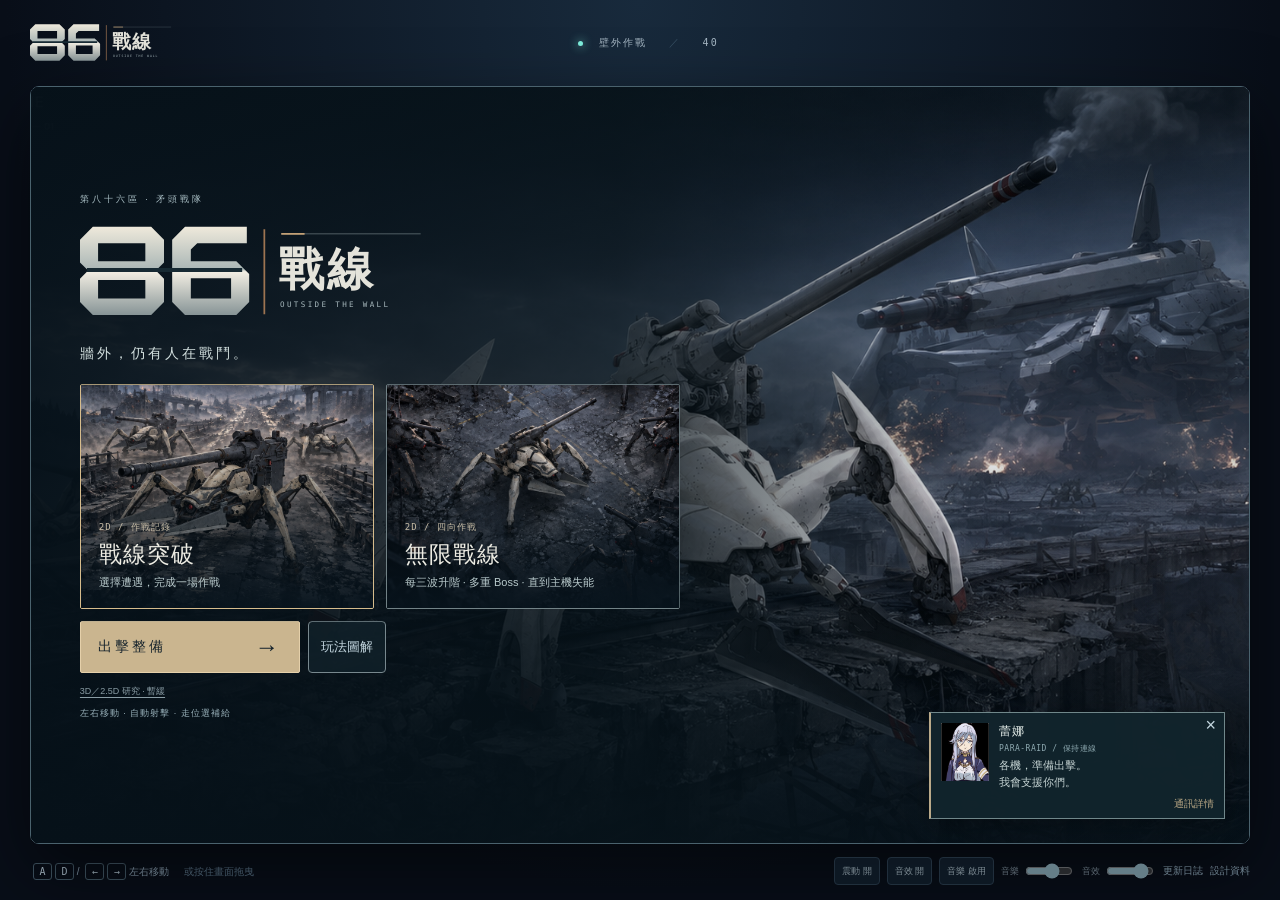
==== index.html @ 7b224cc5 "Make Legion ambushes and reinforcement waves demand distinct counters" ====
<!doctype html>
<html lang="zh-Hant">
<head>
<meta charset="utf-8"><meta name="viewport" content="width=device-width,initial-scale=1,viewport-fit=cover"><meta name="theme-color" content="#080e18">
<title>86 戰線 — 戰術試驗場</title><link rel="stylesheet" href="style.css?v=86-40-hunt"><link rel="icon" href="data:,"></head>
<body>
<main class="shell">
<header><a class="brand" href="./"><img class="brand-logo" src="assets/v37-wordmark.svg" alt="86 戰線"></a><div class="mode"><i></i> 壁外作戰 <span>／</span> 40</div><div class="actions"><button id="configure">重新配置</button><button id="pause" aria-label="暫停遊戲" disabled>暫停 <kbd>P</kbd></button></div></header>
<section class="arena" aria-label="86 戰線遊戲區">
<section id="titleScreen" class="title-screen" aria-labelledby="titleScreenHeading">
<div class="title-art" aria-hidden="true"></div><div class="title-shade" aria-hidden="true"></div>
<div class="title-copy"><p class="title-kicker">第八十六區 · 矛頭戰隊</p><h1 id="titleScreenHeading"><img src="assets/v37-wordmark.svg" alt="86 戰線"></h1><p class="title-subtitle">牆外，仍有人在戰鬥。</p><div class="title-rule" aria-hidden="true"></div><div class="mode-select" aria-label="遊戲模式">
<button type="button" class="mode-card" data-choice="gameMode" data-game-mode="frontline" data-value="frontline"><span class="mode-art" aria-hidden="true"><img src="assets/v37-mode-atlas.png" alt=""></span><small>2D / 作戰記錄</small><strong>戰線突破</strong><span>選擇遭遇，完成一場作戰</span></button>
<button type="button" class="mode-card" data-choice="gameMode" data-game-mode="endless" data-value="endless"><span class="mode-art" aria-hidden="true"><img src="assets/v37-mode-atlas.png" alt=""></span><small>2D / 四向作戰</small><strong>無限戰線</strong><span>每三波升階 · 多重 Boss · 直到主機失能</span></button>
<input type="hidden" id="gameMode" value="frontline"></div>
<div class="title-actions"><button id="enterGame" class="enter-game" type="button">出擊整備 <span aria-hidden="true">→</span></button><button type="button" class="guide-open">玩法圖解</button></div><a class="mode-research" href="art-direction/86-reference/design-overview.html">3D／2.5D 研究 · 暫緩</a><small id="titleControl" class="title-control">左右移動 · 自動射擊 · 走位選補給</small></div>
<aside class="title-radio" aria-label="蕾娜的待命通訊"><div class="radio-portrait"><img src="assets/characters/lena-reference.png" alt="蕾娜"></div><div><strong>蕾娜</strong><small>PARA-RAID / 保持連線</small><p>各機，準備出擊。<br>我會支援你們。</p></div></aside>
<div class="title-signal"><span>指揮頻道待命</span><span>壁外作戰 / SPEARHEAD</span></div>
</section>
<button id="returnTitle" class="return-title" type="button">返回首頁</button>
<canvas id="game" aria-label="使用 A、D、方向鍵或拖曳左右移動，自動射擊" tabindex="0"></canvas>
<div class="vignette"></div>
<div class="hud"><div class="squad-stat"><span>作戰小隊</span><strong id="count">02<small>／04</small></strong><div id="shield" class="shield">護盾 0</div></div><div class="hud-center"><span id="threat">戰線推進中</span><time id="time">00:00</time><div class="threat-track" role="progressbar" aria-label="作戰目標完成度" aria-valuemin="0" aria-valuemax="100"><i id="threatbar"></i></div><div id="objectiveRoute" class="objective-route" hidden><span id="routeDino"><img id="routeDinoImage" alt="重戰車"></span><i></i><span id="routeMorpho"><img id="routeMorphoImage" alt="電磁加速砲"></span></div></div><div class="kills"><span>確認擊破</span><strong id="kills">000</strong><small id="bosskills">BOSS 00</small></div></div>
<div id="bossbar" class="bossbar" data-phase="armored" hidden>
<small id="bossWave" class="boss-wave" hidden></small>
<div class="boss-caption"><span><i></i> <b id="bossname">LÖWE · 戰車型指揮機</b></span><strong id="bosshp">100%</strong></div>
<div class="boss-track"><i id="bossfill"></i><span></span><span></span></div>
<div class="boss-systems">
<div id="bossnodeleft" class="boss-node" data-active="true" data-firing="false" role="img" aria-label="左副砲在線"><svg viewBox="0 0 28 24" fill="none" aria-hidden="true"><path class="node-body" d="M11 2h6v10h4l3 8H4l3-8h4V2Z"/><path class="node-detail" d="M8 16h12M14 4v9M8 23h12"/><path class="node-break" d="m5 3 18 18M19 3 4 19"/></svg><span>左砲</span></div>
<div id="bossContacts" class="boss-contacts" hidden></div>
<div class="boss-phase"><small id="bosshint">裝甲閉合</small><span class="boss-phase-track" aria-hidden="true"><i id="bossphasefill"></i></span></div>
<div id="bossnoderight" class="boss-node" data-active="true" data-firing="false" role="img" aria-label="右副砲在線"><svg viewBox="0 0 28 24" fill="none" aria-hidden="true"><path class="node-body" d="M11 2h6v10h4l3 8H4l3-8h4V2Z"/><path class="node-detail" d="M8 16h12M14 4v9M8 23h12"/><path class="node-break" d="m5 3 18 18M19 3 4 19"/></svg><span>右砲</span></div>
</div></div>
<div id="arenaWeapons" class="arena-weapons" role="group" aria-label="武器切換，數字鍵或 Q 輪替" hidden><button type="button" data-weapon-slot="1"><kbd>1</kbd><b>主砲</b><span>∞</span></button><button type="button" data-weapon-slot="2"><kbd>2</kbd><b>機砲</b><span>0 / 120</span></button><button type="button" data-weapon-slot="3"><kbd>3</kbd><b>穿甲重砲</b><span>0 / 18</span></button><small>Q 輪替</small></div>
<div id="arenaAbilities" class="arena-abilities" hidden><button id="arenaBurst" type="button" aria-label="左鍵機型技能"><kbd>左鍵</kbd><b>機型技能</b><span>就緒</span></button><button id="arenaDash" type="button" aria-label="右鍵越障躍進，冷卻3秒"><kbd>右鍵</kbd><b>越障躍進</b><span>就緒</span></button></div>
<div id="machineStatus" class="machine-status"></div><div id="toast" class="toast" role="status"></div><div id="warning" class="warning" role="status"></div><div id="combo" class="combo"></div>
<div class="bottom-hud"><div class="weapon"><div class="weapon-icon"><svg viewBox="0 0 64 28" fill="none" aria-hidden="true"><path d="M5 9h31l5-5h8v5h11v7H35l-5 8h-9l2-8H8z" fill="currentColor"/><path d="M37 19h18M12 4h15" stroke="currentColor" stroke-width="2"/></svg></div><div><small id="weaponlevel">火力 LV.0</small><b id="weaponname">57mm 滑膛砲</b></div><div class="weapon-dots" id="dots"></div></div><div class="boost" id="boost" hidden>超載火力 <strong id="boosttime">8</strong><small>秒</small></div><button id="tactical" class="tactical">支援砲擊 <small>空白鍵 · 1 次</small></button><div class="bottom-tip" id="tip">走位選補給</div></div>
<aside id="combatRadio" class="combat-radio" data-character="shin" role="status" aria-live="polite" aria-atomic="true" hidden><div class="radio-portrait"><img id="radioPortrait" src="assets/characters/shin-reference.png" alt="辛"></div><div class="radio-copy"><div class="radio-meta"><strong id="radioName">辛</strong><small id="radioChannel">作戰通訊</small></div><p id="radioText"></p></div></aside>
<div id="eventNotice" class="event-notice" role="status" hidden><span class="event-signal" aria-hidden="true"></span><div><small id="eventCode"></small><strong id="eventTitle"></strong></div><span id="eventDetail"></span></div>
<div id="transition" class="sortie-transition" hidden><div class="transition-content"><div class="phase-manifest"><figure><img id="phaseMachine" alt=""><figcaption>出擊機體</figcaption></figure><span class="phase-link" aria-hidden="true">→</span><figure><img id="phaseEnemy" alt=""><figcaption id="phaseEnemyName">作戰目標</figcaption></figure></div><div class="phase-dialogue" role="status" aria-live="polite" hidden><div class="phase-speaker-portrait"><img id="phaseSpeakerPortrait" src="assets/characters/lena-reference.png" alt="蕾娜"></div><div><strong id="phaseSpeakerName">蕾娜</strong><small>PARA-RAID / 出擊通訊</small><p id="phaseSpeakerText"></p></div></div><small id="phaseLabel">出擊準備</small><h2 id="phaseTitle">系統連線</h2><p id="phaseDetail"></p><div class="phase-track"><i id="phaseProgress"></i></div><button id="skipPhase" type="button">略過準備</button></div></div>
<section id="debrief" class="debrief" aria-labelledby="reportTitle" hidden><div class="report-visual"><img id="reportMachine" alt="本次出擊機體"><span id="reportModel"></span></div><div class="report-content"><div class="report-dialogue" role="status" aria-live="polite" hidden><div class="report-speaker-portrait"><img id="reportSpeakerPortrait" src="assets/characters/shin-reference.png" alt="辛"></div><div><strong id="reportSpeakerName">辛</strong><small>PARA-RAID / 戰況回報</small><p id="reportSpeakerText"></p></div></div><small id="reportCode" class="report-code">SPEARHEAD / AFTER ACTION REPORT</small><h2 id="reportTitle" tabindex="-1"></h2><p id="reportSummary"></p><div class="report-objective"><img id="reportEnemy" alt=""><div><small>作戰目標</small><strong id="reportObjective"></strong></div><span id="reportObjectiveState"></span></div><div id="reportCause" class="report-cause"></div><div class="report-decisions"><button id="nextEncounter" class="next-encounter" type="button"><img id="nextEnemy" alt=""><span><small>下一場遭遇</small><strong id="nextName"></strong><span id="nextCounter"></span></span><b aria-hidden="true">→</b></button><div class="report-actions"><button id="retry" type="button">重試這一場</button><button id="changeLoadout" type="button">調整裝備</button></div></div><div id="reportStats" class="report-stats"></div><div id="reportResources" class="report-resources"></div><p id="reportLoadout" class="report-loadout"></p><small id="reportFootnote" class="report-footnote">下一場保留出擊機體、初始彈藥與戰術；場內強化重新取得。重試保留本場敵軍安排，敵人仍會依走位反應。</small></div></section>
<div id="overlay" class="overlay"><div class="intro"><div class="eyebrow" id="eyebrow"><i></i> 戰線已開放</div><div class="title-code">SPEARHEAD / OPERATION 27</div><h1 id="title">出擊<span>整備</span></h1><p id="description">選擇你的機體，突破軍團戰線。</p><div id="result" class="result" hidden></div><aside id="briefingRadio" class="briefing-radio" aria-label="蕾娜的出擊建議" aria-live="polite" aria-atomic="true"><div class="radio-portrait"><img src="assets/characters/lena-reference.png" alt="蕾娜"></div><div class="briefing-copy"><div class="radio-meta"><strong>蕾娜</strong><small>指揮管制</small></div><p id="briefingMachine"></p><p id="briefingEnemy"></p></div></aside><div id="loadout" class="loadout" tabindex="0" aria-label="出擊配置，可捲動查看機體與裝備">
<fieldset class="choice-group machine-choice"><legend>我方機體</legend><div class="choice-grid machine-cards">
<button type="button" class="choice-card" data-choice="machine" data-value="m1a4"><img src="art-direction/86-reference/images/official-m1a4.jpg" alt=""><b>M1A4</b><small>機動反擊</small></button><button type="button" class="choice-card" data-choice="machine" data-value="m4a3"><img src="art-direction/86-reference/images/official-m4a3.jpg" alt=""><b>M4A3</b><small>停穩重砲</small></button><button type="button" class="choice-card" data-choice="machine" data-value="xm2"><img src="art-direction/86-reference/images/official-xm2.jpg" alt=""><b>XM2</b><small>高速近擊</small></button></div><input type="hidden" id="machine" value="m1a4"></fieldset>
<fieldset class="choice-group encounter-choice"><legend>遭遇選擇</legend><div class="choice-grid encounter-cards">
<button type="button" class="choice-card" data-choice="encounter" data-value="mixed"><b>混合戰</b><small>雙頭目</small></button><button type="button" class="choice-card" data-choice="encounter" data-value="fire-support"><b>火力支援</b><small>干擾與砲兵</small></button><button type="button" class="choice-card" data-choice="encounter" data-value="mines"><b>地雷連鎖</b><small>快速體驗</small></button><button type="button" class="choice-card" data-choice="encounter" data-value="dinosauria"><b>Dinosauria</b><small>直接挑戰</small></button><button type="button" class="choice-card" data-choice="encounter" data-value="morpho"><b>Morpho</b><small>直接挑戰</small></button><button type="button" class="choice-card" data-choice="encounter" data-value="pursuit"><b>獵兵追擊</b><small>誘導與反擊</small></button></div><input type="hidden" id="encounter" value="mixed"></fieldset>
<section class="choice-group arena-map-choice" aria-labelledby="arenaMapLabel"><h2 id="arenaMapLabel" class="choice-legend">作戰地區</h2><div class="choice-grid arena-map-cards"><button type="button" class="choice-card arena-map-card" data-choice="arenaMap" data-value="ruins"><svg viewBox="0 0 160 160" aria-hidden="true"></svg><b>廢墟街區</b><small>街口交叉 · 繞牆換線</small></button><button type="button" class="choice-card arena-map-card" data-choice="arenaMap" data-value="depot"><svg viewBox="0 0 160 160" aria-hidden="true"></svg><b>補給基地</b><small>長排庫房 · 中央通道</small></button><button type="button" class="choice-card arena-map-card" data-choice="arenaMap" data-value="rail"><svg viewBox="0 0 160 160" aria-hidden="true"></svg><b>鐵路砲陣地</b><small>橫向列車 · 缺口穿越</small></button></div><input type="hidden" id="arenaMap" value="ruins"></section>
<section class="choice-group arena-boss-choice" aria-labelledby="arenaBossLabel"><h2 id="arenaBossLabel" class="choice-legend">首個接敵目標</h2><div class="choice-grid arena-boss-cards">
<button type="button" class="choice-card" data-choice="arenaBoss" data-value="dinosauria"><img data-boss-preview="dinosauria" alt="Dinosauria 重戰車型"><b>Dinosauria</b><small>重砲交叉射界</small></button><button type="button" class="choice-card" data-choice="arenaBoss" data-value="phoenix"><img data-boss-preview="phoenix" alt="Phönix 高機動型"><b>Phönix</b><small>潛伏獵殺與追斬</small></button><button type="button" class="choice-card" data-choice="arenaBoss" data-value="morpho"><img data-boss-preview="morpho" alt="Morpho 電磁砲型"><b>Morpho</b><small>扇面電磁砲</small></button></div><input type="hidden" id="arenaBoss" value="dinosauria"><p class="arena-boss-note">只決定首個 Boss，之後三型輪替接敵。</p></section>
<div id="introSide" class="loadout-previews">
<figure class="ally-dossier"><div class="preview-heading">機體情報 <span id="allyModel">M1A4</span></div><img id="allyPreview" src="art-direction/86-reference/images/official-m1a4.jpg" alt="M1A4 破壞神官方機型參考"><figcaption id="allyRole">機動反擊</figcaption><div id="allyStats" class="dossier-stats"></div><div id="machineBrief" class="skill-brief"></div></figure>
<figure class="enemy-dossier"><div class="preview-heading">敵情分析 <span id="enemyModel">DINOSAURIA</span></div><div class="enemy-images"><img id="enemyPreview" src="art-direction/86-reference/images/official-dinosauria.jpg" alt="Dinosauria 重戰車型官方機型參考"><img id="enemySecond" src="art-direction/86-reference/images/official-morpho.jpg" alt="Morpho 電磁加速砲型官方機型參考"></div><figcaption id="enemyRole">重戰車 → 電磁加速砲</figcaption><div id="enemyStats" class="enemy-stats"></div><div id="encounterBrief" class="counter-brief"></div></figure>
<small class="preview-credit">戰鬥機型預覽 · 設定參考 © 86 動畫製作委員會</small>
</div>
<fieldset class="choice-group compact-choice"><legend>起始彈藥</legend><div class="compact-options"><button type="button" class="compact-card" data-choice="ammo" data-value="standard"><svg class="choice-icon" aria-hidden="true"
  xmlns="http://www.w3.org/2000/svg"
  width="24"
  height="24"
  viewBox="0 0 24 24"
  fill="none"
  stroke="currentColor"
  stroke-width="2"
  stroke-linecap="round"
  stroke-linejoin="round"
>
  <circle cx="12" cy="12" r="10" />
  <line x1="22" x2="18" y1="12" y2="12" />
  <line x1="6" x2="2" y1="12" y2="12" />
  <line x1="12" x2="12" y1="6" y2="2" />
  <line x1="12" x2="12" y1="22" y2="18" />
</svg>
 <b>通用彈</b><small>均衡</small></button><button type="button" class="compact-card" data-choice="ammo" data-value="ap"><svg class="choice-icon" aria-hidden="true"
  xmlns="http://www.w3.org/2000/svg"
  width="24"
  height="24"
  viewBox="0 0 24 24"
  fill="none"
  stroke="currentColor"
  stroke-width="2"
  stroke-linecap="round"
  stroke-linejoin="round"
>
  <circle cx="12" cy="12" r="10" />
  <circle cx="12" cy="12" r="6" />
  <circle cx="12" cy="12" r="2" />
</svg>
 <b>穿甲彈</b><small>慢射／貫穿</small></button><button type="button" class="compact-card" data-choice="ammo" data-value="he"><svg class="choice-icon" aria-hidden="true"
  xmlns="http://www.w3.org/2000/svg"
  width="24"
  height="24"
  viewBox="0 0 24 24"
  fill="none"
  stroke="currentColor"
  stroke-width="2"
  stroke-linecap="round"
  stroke-linejoin="round"
>
  <circle cx="11" cy="13" r="9" />
  <path d="M14.35 4.65 16.3 2.7a2.41 2.41 0 0 1 3.4 0l1.6 1.6a2.4 2.4 0 0 1 0 3.4l-1.95 1.95" />
  <path d="m22 2-1.5 1.5" />
</svg>
 <b>榴彈</b><small>清群／弱破甲</small></button></div><input type="hidden" id="ammo" value="standard"><div id="ammoBrief" class="equipment-brief"></div></fieldset>
<fieldset class="choice-group compact-choice"><legend>攜帶戰術</legend><div class="compact-options"><button type="button" class="compact-card" data-choice="tactic" data-value="support"><svg class="choice-icon" aria-hidden="true"
  xmlns="http://www.w3.org/2000/svg"
  width="24"
  height="24"
  viewBox="0 0 24 24"
  fill="none"
  stroke="currentColor"
  stroke-width="2"
  stroke-linecap="round"
  stroke-linejoin="round"
>
  <path d="M19.07 4.93A10 10 0 0 0 6.99 3.34" />
  <path d="M4 6h.01" />
  <path d="M2.29 9.62A10 10 0 1 0 21.31 8.35" />
  <path d="M16.24 7.76A6 6 0 1 0 8.23 16.67" />
  <path d="M12 18h.01" />
  <path d="M17.99 11.66A6 6 0 0 1 15.77 16.67" />
  <circle cx="12" cy="12" r="2" />
  <path d="m13.41 10.59 5.66-5.66" />
</svg>
 <b>支援砲擊</b><small>對準後呼叫</small></button><button type="button" class="compact-card" data-choice="tactic" data-value="decoy"><svg class="choice-icon" aria-hidden="true"
  xmlns="http://www.w3.org/2000/svg"
  width="24"
  height="24"
  viewBox="0 0 24 24"
  fill="none"
  stroke="currentColor"
  stroke-width="2"
  stroke-linecap="round"
  stroke-linejoin="round"
>
  <path d="M3 7V5a2 2 0 0 1 2-2h2" />
  <path d="M17 3h2a2 2 0 0 1 2 2v2" />
  <path d="M21 17v2a2 2 0 0 1-2 2h-2" />
  <path d="M7 21H5a2 2 0 0 1-2-2v-2" />
</svg>
 <b>誘餌</b><small>放置後離開</small></button></div><input type="hidden" id="tactic" value="support"><div id="tacticBrief" class="equipment-brief"></div></fieldset>
<label>遭遇種子<input id="seed" type="number" value="42" min="1" max="999999" inputmode="numeric"></label><p class="replay-note">固定隨機起點，方便重試；敵軍仍會依戰況行動。</p>

</div><button id="start" class="start" disabled>開始作戰 <span>→</span></button><div class="hint" id="hint">左右移動 · 自動砲擊 · 走位選補給</div><button type="button" class="guide-open prep-guide">玩法圖解</button><small id="assetstatus" class="asset-status">正在準備作戰裝備…</small></div></div>
</section>
<footer><span id="footerControls"><kbd>A</kbd><kbd>D</kbd> / <kbd>←</kbd><kbd>→</kbd> 左右移動 <em>或按住畫面拖曳</em></span><div class="audio-levels" aria-label="遊戲設定"><button id="motion" aria-label="減少畫面震動">震動 開</button><button id="sound" aria-label="切換音效" aria-pressed="true">音效 開</button><button id="music" aria-label="切換音樂" aria-pressed="true">音樂 開</button><label>音樂 <input id="musicVolume" type="range" min="0" max="100" value="58" aria-label="背景音樂音量"></label><label>音效 <input id="sfxVolume" type="range" min="0" max="100" value="85" aria-label="音效音量"></label><a href="changelog.html" target="_blank" rel="noopener">更新日誌</a><a href="art-direction/86-reference/design-overview.html">設計資料</a></div></footer>
</main><dialog id="commandDialog" aria-labelledby="commandDialogTitle"><button type="button" class="command-dialog-close" aria-label="關閉">×</button><small class="command-code">PARA-RAID / FIELD MANUAL</small><h2 id="commandDialogTitle"></h2><div id="commandDialogBody"></div></dialog><script src="assets/units-data.js?v=86-40-hunt"></script><script src="game-core.js?v=86-40-hunt"></script><script src="game-arena-core.js?v=86-40-hunt"></script><script src="game-audio.js?v=86-40-hunt"></script><script src="game-menu.js?v=86-40-hunt"></script><script src="game-arena-view.js?v=86-40-hunt"></script><script src="game.js?v=86-40-hunt"></script></body></html>
---- style.css ----
:root{color-scheme:dark;font-family:Arial,"PingFang TC","Noto Sans TC",sans-serif;color:#e3eef3;background:#080e18;font-synthesis:none}*{box-sizing:border-box}body{margin:0;min-height:100dvh;background:radial-gradient(ellipse at 50% 0,#182a3c 0,#080e18 70%)}button,a{-webkit-tap-highlight-color:transparent}.shell{max-width:1320px;margin:auto;padding:0 30px}header{height:86px;display:flex;justify-content:space-between;align-items:center;gap:20px}.brand{display:flex;align-items:center;gap:14px;color:inherit;text-decoration:none;letter-spacing:3px;font-size:20px;font-weight:900}.brand small{display:block;margin-top:5px;font-size:8px;letter-spacing:3px;color:#718a9c}.brand-mark{width:35px;display:flex;gap:4px;transform:skew(-18deg)}.brand-mark i{display:block;width:8px;height:28px;background:#82e7f1}.brand-mark i:nth-child(2){height:37px;margin-top:-9px}.brand-mark i:last-child{opacity:.35}.mode{font:10px monospace;letter-spacing:2px;color:#a4b5c2}.mode>i{display:inline-block;width:5px;height:5px;background:#7decdb;border-radius:100%;margin-right:8px;box-shadow:0 0 10px #7decdb}.mode span{color:#3b5468;margin:0 14px}.actions{display:flex;gap:7px}button{cursor:pointer;font:11px inherit;color:#c4d7e0;border:1px solid #314556;background:#12212e;border-radius:4px;padding:10px 12px;transition:background .15s,border-color .15s}button:hover{background:#263c4b;border-color:#80bac8}button:disabled{opacity:.4;cursor:default}button:focus-visible{outline:2px solid #8ef2ff;outline-offset:4px}kbd{font:10px monospace;display:inline-block;min-width:19px;text-align:center;padding:2px 3px;border:1px solid #405563;border-radius:3px;margin-left:3px;color:#acbecb}.arena{position:relative;height:min(850px,calc(100dvh - 142px));min-height:500px;border:1px solid #3c5568;overflow:hidden;border-radius:9px;background:#122330;box-shadow:0 25px 70px #0008;isolation:isolate;--accent:#68e7f5}.arena.danger{--accent:#e195ff;border-color:#695286}canvas{display:block;width:100%;height:100%;touch-action:none;outline:none}.vignette{position:absolute;inset:0;pointer-events:none;box-shadow:inset 0 0 95px #0007;background:linear-gradient(#07111bd9,transparent 23%,transparent 80%,#07111bc9)}.hud{position:absolute;left:27px;right:27px;top:22px;display:flex;justify-content:space-between;pointer-events:none}.hud span{font-size:10px;letter-spacing:2px;color:#a5bdc9;font-weight:700}.hud strong{display:block;font:900 38px/1.15 Arial;font-variant-numeric:tabular-nums;text-shadow:0 2px 10px #0009}.hud strong small{font-size:13px;color:#607e92;margin-left:7px;font-weight:400}.shield{font:10px monospace;color:#72dbe9;margin-top:6px;letter-spacing:1px}.kills{text-align:right}.kills>small{font:9px monospace;color:#758d9d;letter-spacing:1px}.hud-center{width:160px;text-align:center}.hud-center>span{font-size:9px;color:var(--accent)}time{display:block;font:23px monospace;letter-spacing:3px;margin:7px 0}.threat-track{height:2px;background:#2b414e;width:100px;margin:auto}.threat-track i{display:block;width:10%;background:var(--accent);height:100%;box-shadow:0 0 8px var(--accent)}.bossbar{position:absolute;top:107px;left:50%;transform:translateX(-50%);width:340px;pointer-events:none}.bossbar[hidden]{display:none}.boss-caption{display:flex;justify-content:space-between;font-size:10px;letter-spacing:1px;color:#f1b7ff;margin-bottom:7px}.boss-caption i{display:inline-block;width:5px;height:5px;transform:rotate(45deg);background:#f097ff;margin-right:5px}.boss-track{position:relative;height:7px;background:#281931;border:1px solid #a86ac078;overflow:hidden}.boss-track>i{display:block;height:100%;width:100%;background:linear-gradient(90deg,#c354ff,#f29dc0);box-shadow:0 0 15px #d54eff}.boss-track>span{position:absolute;left:33.33%;top:0;width:3px;background:#18232c;height:100%}.boss-track>span:last-child{left:66.66%}.bossbar>small{display:block;font-size:10px;color:#cbbad8;text-align:center;margin-top:6px;text-shadow:0 2px 8px #000}.bottom-hud{position:absolute;bottom:20px;left:23px;right:23px;display:flex;justify-content:space-between;align-items:center;gap:12px;pointer-events:none}.weapon{display:flex;align-items:center;gap:12px;padding:12px 16px;background:#071723d9;border:1px solid #5fa7b144;border-left:2px solid #80e7f4;border-radius:3px}.weapon-icon{width:40px;color:#94dcea}.weapon-icon svg{display:block;width:100%}.weapon small{display:block;font-size:9px;letter-spacing:1px;color:#85cedb;margin-bottom:5px}.weapon b{font-size:12px;font-weight:500;letter-spacing:1px}.weapon-dots{display:flex;gap:4px;margin-left:10px}.weapon-dots i{height:14px;width:4px;transform:skew(-15deg);background:#324451}.weapon-dots i.on{background:#89e4ed;box-shadow:0 0 6px #5aeaff66}.bottom-tip{font-size:10px;color:#b0c1cb;letter-spacing:1px}.bottom-tip span{color:#3f788a;margin:0 7px}.boost{color:#ffd591;font-size:11px;letter-spacing:1px;text-shadow:0 0 10px #ffaf67}.boost strong{font:900 22px monospace;margin-left:8px}.boost small{font-size:9px;margin-left:3px}.boost[hidden]{display:none}.toast{position:absolute;top:175px;left:50%;transform:translateX(-50%) translateY(-5px);padding:10px 20px;border:1px solid #6ee2ef88;border-radius:3px;background:#0d2738ed;color:#cff9ff;font-size:13px;font-weight:700;letter-spacing:1px;pointer-events:none;opacity:0;transition:opacity .2s,transform .2s;white-space:nowrap}.toast.show{opacity:1;transform:translateX(-50%) translateY(0)}.warning{position:absolute;bottom:105px;left:50%;transform:translateX(-50%);color:#ffe0bd;background:#372119eb;border:1px solid #ef935b88;border-left:3px solid #ffab6f;border-radius:3px;padding:9px 16px;font-size:12px;letter-spacing:1px;opacity:0;pointer-events:none;transition:opacity .15s;white-space:nowrap}.warning.show{opacity:1}.combo{position:absolute;right:27px;top:190px;pointer-events:none;color:#fff0b4;font:italic 900 34px Arial;text-shadow:0 0 15px #eecc6633}.combo small{display:block;font:9px Arial;letter-spacing:2px;text-align:right;margin-top:3px}.overlay{position:absolute;inset:0;display:flex;align-items:center;padding:7%;background:linear-gradient(90deg,#071420f7 0,#071420d9 36%,#07142055 75%);z-index:5}.overlay[hidden]{display:none}.overlay.paused{background:#091520cf;backdrop-filter:blur(5px)}.overlay.over{background:linear-gradient(90deg,#071420f7,#071420c7)}.intro{width:360px;max-width:100%;position:relative}.eyebrow{font-size:10px;letter-spacing:3px;color:#8de5ea;margin-bottom:30px;display:flex;align-items:center;gap:8px}.eyebrow i{display:block;width:5px;height:5px;background:#8de5ea;border-radius:100%}.title-code{font:9px monospace;letter-spacing:4px;color:#6d8b9b;margin-bottom:15px}h1{font-size:85px;font-weight:1000;line-height:1.05;letter-spacing:-4px;margin:0 0 23px;color:#ecf2f1;text-shadow:0 4px 15px #0004}h1 span{display:block;color:#95edf0}p{font-size:13px;line-height:1.9;color:#aebfce;margin:0 0 27px}.start{display:flex;justify-content:space-between;align-items:center;width:270px;max-width:100%;padding:17px 22px;border:1px solid #cbffff;background:#9ae9ef;color:#102d3a;font-size:15px;font-weight:900;border-radius:3px;letter-spacing:2px;box-shadow:0 0 25px #4cedf417}.start:hover{background:#c9f8fa;border-color:#fff}.start span{font-size:22px;font-weight:400}.hint{font-size:10px;color:#a6b9c6;letter-spacing:1px;margin-top:17px}.asset-status{display:block;font-size:9px;color:#7693a5;margin-top:14px;min-height:13px}.intro-side{margin-left:auto;align-self:flex-end;text-align:right;max-width:240px}.intro-side>span{display:block;color:#a0b3c0;font:9px monospace;letter-spacing:2px}.intro-side b{display:block;font-size:27px;line-height:1.5;letter-spacing:3px;margin:12px 0;color:#e5f0f0}.intro-side small{font:8px monospace;letter-spacing:2px;color:#7895a7}.result{padding:12px 0;margin-bottom:20px;display:grid;grid-template-columns:repeat(3,1fr);gap:18px;max-width:330px;border-top:1px solid #4a687b;border-bottom:1px solid #4a687b}.result[hidden]{display:none}.result span{font-size:9px;color:#89a5b8;letter-spacing:1px}.result b{display:block;font:700 25px monospace;color:#e4f6fc;margin-top:7px}footer{height:54px;display:flex;align-items:center;justify-content:space-between;font-size:10px;color:#879cad;gap:12px}footer em{font-style:normal;color:#566e82;margin-left:12px}footer i{font-style:normal;margin:0 9px;color:#68b0bf}@media(max-width:700px){.shell{padding:0 8px}header{height:64px;gap:6px}.brand{font-size:15px;gap:9px;letter-spacing:1px}.brand small{font-size:6px;letter-spacing:2px}.brand-mark{width:25px;gap:3px}.brand-mark i{width:5px;height:23px}.brand-mark i:nth-child(2){height:30px;margin-top:-7px}.mode{display:none}.actions{gap:4px}.actions button{font-size:9px;padding:8px 7px}.actions kbd{display:none}#motion{display:none}.arena{height:calc(100dvh - 110px);min-height:460px;border-radius:5px}.hud{left:16px;right:16px;top:17px}.hud strong{font-size:29px}.hud span{font-size:8px}.hud-center{width:120px}.hud-center span{font-size:8px}.hud-center time{font-size:20px}.bossbar{top:100px;width:74%;max-width:300px}.bossbar>small{font-size:9px}.boss-caption{font-size:9px}.bottom-hud{left:12px;right:12px;bottom:14px}.weapon{padding:10px;gap:9px}.weapon-icon{width:28px}.weapon small{font-size:8px}.weapon b{font-size:10px}.weapon-dots{margin-left:2px;gap:3px}.bottom-tip{display:none}.boost{font-size:9px}.toast{top:155px;font-size:11px;padding:9px 12px;max-width:92%;white-space:normal;text-align:center}.warning{font-size:10px;bottom:92px;width:max-content;max-width:94%;white-space:normal;text-align:center;padding:8px 10px}.combo{top:204px;right:16px;font-size:28px}.overlay{padding:26px;background-size:auto 100%;background-position:left center;background-image:linear-gradient(90deg,#071420e8,#07142099)}.intro-side{display:none}.intro{width:100%}.eyebrow{margin-bottom:24px}.title-code{font-size:8px}h1{font-size:70px}.start{width:260px}.hint{font-size:9px}p{font-size:12px}.overlay.over{background-size:auto 100%}.result b{font-size:21px}footer{height:46px;font-size:9px}footer>span:last-child{display:none}}@media(max-height:640px) and (min-width:701px){header{height:63px}.arena{height:calc(100dvh - 107px);min-height:360px}footer{height:44px}h1{font-size:60px}.eyebrow{margin-bottom:14px}p{margin-bottom:18px}.overlay{padding:4% 7%}.hint{margin-top:12px}}
.arena.danger{--accent:#e5ab94;border-color:#806657}.boss-caption{color:#f0c5ab}.boss-caption i{background:#e4ab8a}.boss-track{background:#30211e;border-color:#a67b64}.boss-track>i{background:linear-gradient(90deg,#a9644d,#e7b185);box-shadow:0 0 12px #c17b5366}.bossbar>small{color:#d9c3b2}.overlay:not(.paused):not(.over){background-image:linear-gradient(90deg,#071420f5 0,#071420da 36%,#07142035 100%),url('art-direction/86-reference/images/concept-key-visual.png');background-size:cover;background-position:center}.audio-levels{display:flex;gap:12px;align-items:center;font-size:10px;color:#8b9ba6}.audio-levels label{display:flex;align-items:center;gap:5px}.audio-levels input{width:58px;accent-color:#a0c5d1}.audio-levels a{color:#a9c5d5;text-decoration:none}.squad-stat{min-width:110px}@media(max-width:700px){.brand-mark{display:none}.brand small{letter-spacing:1px}.audio-levels{gap:7px;font-size:8px}.audio-levels input{width:39px}.audio-levels a{display:none}.squad-stat{min-width:90px}.hud strong small{margin-left:3px}.kills strong{font-size:25px}.hud-center{width:100px}.hud-center>span{letter-spacing:0}.bossbar{top:103px}.overlay:not(.paused):not(.over){background-position:62% center}footer>span:first-child em{display:none}footer .audio-levels{display:flex}}
.loadout{display:grid;grid-template-columns:1fr 1fr;gap:10px;margin:10px 0 16px;max-width:510px}.loadout[hidden]{display:none}.loadout label{display:flex;flex-direction:column;gap:5px;font-size:10px;color:#a8c0cf}.loadout select,.loadout input{width:100%;min-width:0;padding:9px;color:#e5eff5;background:#102130;border:1px solid #476273;border-radius:3px;font:11px inherit}.loadout .machine-brief{grid-column:1/-1;font-size:11px;margin:0;line-height:1.65;color:#c6d5db}.loadout .replay-note{font-size:9px;line-height:1.7;margin:0;align-self:end}.overlay{overflow-y:auto}.overlay:not(.paused) .intro{width:510px}.overlay:not(.paused) h1{font-size:49px;letter-spacing:1px;line-height:1.1;margin-bottom:12px}.overlay:not(.paused) h1 span{display:inline;margin-left:8px}.overlay:not(.paused) .eyebrow{margin-bottom:14px}.overlay:not(.paused) p{margin-bottom:10px}.overlay:not(.paused){padding:4% 6%}.tactical{pointer-events:auto;min-width:122px;background:#26382d;border:1px solid #9bb49d;color:#e4efcd;font-size:12px;font-weight:700}.tactical small{display:block;margin-top:6px;font-size:9px;font-weight:400}.machine-status{position:absolute;left:50%;transform:translateX(-50%);bottom:94px;color:#c9e3e4;background:#091a24dd;padding:6px 10px;font-size:10px;pointer-events:none;text-align:center}.machine-status:empty{display:none}@media(max-width:700px){#configure{font-size:8px}.actions button{padding:7px 5px}.brand{font-size:12px}.brand small{font-size:5px}.intro-side{display:none}.overlay:not(.paused){padding:24px;align-items:flex-start}.overlay:not(.paused) .intro{padding-top:14px;width:100%}.overlay:not(.paused) h1{font-size:36px}.loadout{gap:9px}.loadout select,.loadout input{font-size:10px;padding:8px 4px}.loadout .machine-brief{font-size:10px}.overlay:not(.paused) .eyebrow{margin-bottom:10px}.overlay:not(.paused) .hint{font-size:8px}.tactical{min-width:104px;font-size:10px;padding:10px 7px}.machine-status{bottom:88px;width:max-content;max-width:92%;font-size:9px}.weapon-dots{display:none}}

.loadout-previews{grid-column:1/-1;display:grid;grid-template-columns:1fr 1fr;gap:10px;min-width:0}.loadout-previews figure{margin:0;min-width:0;overflow:hidden;background:#03080c;border:1px solid #42596b}.preview-heading{display:flex;justify-content:space-between;gap:6px;padding:9px 10px;color:#94acba;font-size:9px;border-bottom:1px solid #253845}.preview-heading span{font:9px monospace;color:#cfebf5;text-align:right;overflow-wrap:anywhere}.loadout-previews img{display:block;width:100%;height:142px;object-fit:contain}.enemy-images{display:flex;align-items:center;height:142px}.enemy-images img{flex:1;min-width:0;width:0}.enemy-images img[hidden]{display:none}.loadout-previews figcaption{padding:8px 10px;border-top:1px solid #253845;color:#c7d9e5;font-size:10px;min-height:32px}.preview-credit{grid-column:1/-1;color:#8195a4;font-size:8px}.overlay:not(.paused){align-items:flex-start}.overlay:not(.paused) .intro{margin:auto 0}.overlay:not(.paused) .title-code{margin-bottom:8px}@media(max-width:700px){.loadout-previews{gap:7px}.loadout-previews img,.enemy-images{height:118px}.preview-heading{flex-direction:column;font-size:8px;padding:7px}.preview-heading span{text-align:left;font-size:8px;min-height:18px}.loadout-previews figcaption{font-size:9px;padding:7px}.overlay:not(.paused) .intro{margin:0}}
.choice-group{border:0;padding:0;margin:0;min-width:0}.choice-group legend{font-size:10px;color:#a8c0cf;padding:0 0 5px}.choice-grid{display:grid;grid-template-columns:repeat(3,1fr);gap:7px}.encounter-choice{grid-column:1/-1}.encounter-cards{grid-template-columns:repeat(5,1fr)}.choice-card,.compact-card{margin:0;padding:0;min-width:0;text-align:left;background:#102130;border:1px solid #385367;border-radius:4px;color:#dceaf0}.choice-card{overflow:hidden}.choice-card img{display:block;width:100%;height:58px;object-fit:cover;opacity:.7}.choice-card b,.choice-card small{display:block;padding:4px 7px 0}.choice-card small,.compact-card small{padding-top:2px;padding-bottom:6px;color:#8faab9;font-size:9px}.choice-card.active,.compact-card.active{border-color:#8de5ea;background:#1b3543;box-shadow:0 0 0 1px #8de5ea55}.choice-card.active img{opacity:1}.compact-choice{margin-top:2px}.compact-options{display:flex;gap:7px}.compact-card{flex:1;padding:7px;text-align:left;font-size:15px;color:#91e4ec}.compact-card b{font-size:10px;color:#dceaf0;margin-left:4px}.compact-card small{display:block;margin-left:19px}.loadout>input[type=hidden]{display:none}
@media(max-width:700px){.choice-grid{gap:5px}.encounter-cards{grid-template-columns:repeat(3,1fr)}.choice-card img{height:45px}.choice-card b,.choice-card small{padding-left:5px}.choice-card small{font-size:8px}.compact-card{padding:5px 4px}.compact-card b{font-size:9px}.compact-card small{font-size:8px;margin-left:16px}}
.actions{opacity:.72;gap:4px}.actions button{padding:8px 9px;font-size:10px}.actions #pause{opacity:1;border-color:#688b9b}.audio-levels{opacity:.62}.audio-levels label{font-size:9px}.audio-levels input{height:12px}.bossbar{width:390px;padding:9px 12px 10px;background:linear-gradient(180deg,#0a1822e8,#071018d9);border:1px solid #657988;border-top:2px solid #bd9069;box-shadow:0 5px 20px #0008}.boss-caption{margin-bottom:8px;color:#e0c0a4;font:700 10px monospace;letter-spacing:1.5px}.boss-caption i{width:7px;height:7px;background:#dca276;box-shadow:0 0 8px #dca276}.boss-track{height:9px;background:repeating-linear-gradient(90deg,#2a211e 0 18px,#382b26 18px 20px);border:1px solid #9a745e}.boss-track>i{background:linear-gradient(90deg,#8b4c38,#d39b69);box-shadow:inset 0 0 3px #f4d0a3,0 0 10px #b86b4c66}.boss-track>span{background:#13202a;height:100%;width:2px}.bossbar>small{margin-top:6px;color:#9fb0b6;font:8px monospace;letter-spacing:1px;text-transform:uppercase}.tactical{position:relative;min-width:142px;padding:12px 14px;border-color:#9bb49d;background:#26382d;color:#e4efcd;box-shadow:0 0 16px #91d8a522}.tactical:after{content:'TACTICAL';display:block;margin-top:4px;color:#8caa91;font:8px monospace;letter-spacing:1px}.tactical:disabled{opacity:.48;filter:saturate(.45);border-color:#52635a;background:#17231c}.tactical:disabled:after{content:'NO CHARGES';color:#879189}.threat-track{height:3px;background:#263b47}.machine-status{border-left:2px solid #9bb49d;letter-spacing:1px}.loadout input[type=number]{font-variant-numeric:tabular-nums}
@media(max-width:700px){.actions{opacity:.62}.actions button{padding:7px 6px}.audio-levels label{font-size:8px}.bossbar{width:78%;padding:7px 9px 8px}.boss-caption{font-size:8px}.boss-track{height:8px}.tactical{min-width:112px;padding:10px 8px}.tactical:after{font-size:7px}.machine-status{bottom:88px}}
.overlay:not(.paused) .intro{width:100%;max-width:1060px;margin:auto}.overlay:not(.paused){padding:26px 4%;background-color:#07111ce8}.loadout{max-width:none;grid-template-columns:minmax(0,1.35fr) minmax(0,1fr);gap:14px 24px}.machine-choice{grid-column:1;grid-row:1}.encounter-choice{grid-column:1;grid-row:2}.loadout-previews{grid-column:2;grid-row:1/span 4;grid-template-columns:1fr;gap:10px}.compact-choice{grid-column:1}.choice-group legend{font-size:11px;letter-spacing:2px;padding-bottom:8px}.machine-cards .choice-card img{height:115px;object-fit:contain;background:#03080d}.choice-card b{font-size:12px}.choice-card small{font-size:10px;padding-bottom:10px}.choice-card{transition:border-color .15s,background .15s;cursor:pointer}.choice-card:hover,.compact-card:hover{border-color:#cee6ef;background:#233a4b}.choice-card:focus-visible,.compact-card:focus-visible{outline:2px solid #fff;outline-offset:3px}.choice-card.active{border-bottom:3px solid #b8e6e8}.encounter-cards{grid-template-columns:repeat(3,1fr)}.encounter-cards .choice-card{padding:7px 3px}.compact-options{gap:9px}.compact-card{padding:11px 7px;cursor:pointer}.loadout-previews img,.enemy-images{height:143px}.preview-heading{font-size:10px}.preview-heading span{font-size:10px}.loadout .machine-brief,.loadout .replay-note{display:none}.loadout>label:has(#seed){display:none}.preview-credit{font-size:8px;line-height:1.5}.start{width:100%;max-width:440px;margin-top:16px;background:#c3dcda;color:#10212a;box-shadow:none}.tactical:disabled:after{content:'STANDBY'}.machine-status{display:flex;align-items:center;gap:8px;border:0;background:#0a1622bb;padding:5px 9px;bottom:90px}.machine-status svg{width:22px;height:22px;flex-shrink:0}.machine-status .state-track{display:block;width:72px;height:4px;background:#425161}.state-track i{display:block;height:100%;background:#bce6e3}.bossbar>small:empty{display:none}.overlay.paused .intro{width:360px}.hint{letter-spacing:0}.overlay:not(.paused) .eyebrow{display:none}.overlay:not(.paused) h1{font-size:38px}.preview-credit{color:#95a8b4}
@media(max-width:700px){.overlay:not(.paused){padding:20px 16px}.loadout{grid-template-columns:1fr;gap:14px}.machine-choice,.encounter-choice,.compact-choice,.loadout-previews{grid-column:1;grid-row:auto}.machine-cards .choice-card img{height:83px}.loadout-previews{display:none}.choice-card b{font-size:11px}.choice-card small{font-size:9px}.compact-card{padding:11px 5px}.overlay:not(.paused) h1{font-size:31px}.encounter-cards{grid-template-columns:repeat(3,1fr)}.start{position:sticky;bottom:0;z-index:2;margin-top:14px}.machine-status{bottom:86px}.weapon{max-width:180px}.weapon-icon{display:none}}

.encounter-cards .choice-card img{height:60px;object-fit:contain;background:#03080d}.encounter-cards .choice-card{padding-top:0}.preview-credit{margin:0}.machine-cards .choice-card.active b:after{content:' / ACTIVE';font:8px monospace;color:#afcfcc}.choice-card[aria-pressed=true]{outline-offset:2px}@media(max-width:700px){.encounter-cards .choice-card img{height:45px}.machine-cards .choice-card.active b:after{content:''}.compact-options{gap:5px}}

.bossbar{top:22px;width:42%;max-width:390px;padding:8px 11px}.arena.has-boss .hud-center{visibility:hidden}.bossbar .boss-caption{font-size:9px}.bossbar>small{font-size:8px}.bossbar .boss-track{height:7px}@media(max-width:700px){.bossbar{top:78px;width:78%;padding:7px 9px}.bossbar .boss-caption{font-size:8px}.arena.has-boss .hud-center{visibility:visible}.hud-center>span{font-size:7px}.arena.has-boss .hud-center>span{visibility:hidden}.bossbar>small{display:none}}

.loadout .machine-brief{display:block;grid-column:1/-1;font-size:11px;line-height:1.8;color:#b6c9d5;padding:0 0 0 10px;border-left:2px solid #527184;margin:0}.loadout #machineBrief{color:#d4e3e8}.loadout #encounterBrief{margin-top:8px}@media(max-width:700px){.loadout .machine-brief{font-size:11px;line-height:1.8}.loadout{gap:12px}}

@media(max-width:420px){.actions button{padding:7px 4px;font-size:9px;white-space:nowrap}.brand{flex-shrink:0;font-size:12px;letter-spacing:0}.brand small{display:none}.hud{left:12px;right:12px;display:grid;grid-template-columns:minmax(0,1fr) minmax(0,1fr) minmax(0,1fr);gap:6px}.squad-stat{min-width:0}.hud-center{width:auto}.hud strong{font-size:26px}.hud strong small{font-size:10px}.hud span{letter-spacing:1px;white-space:nowrap}.hud-center time{font-size:18px;letter-spacing:1px}.threat-track{width:70%;max-width:75px}.shield{font-size:8px;letter-spacing:0;white-space:nowrap}.kills strong{font-size:24px}.kills>small{font-size:8px;letter-spacing:0}.bottom-hud{gap:8px}.weapon{padding:9px 7px;min-width:0;max-width:50%}.weapon small{font-size:7px;letter-spacing:0}.weapon b{font-size:9px;letter-spacing:0;white-space:nowrap}.tactical{min-width:94px;padding:9px 7px;font-size:10px}.audio-levels label{white-space:nowrap}footer>span:first-child{font-size:0}footer kbd{font-size:9px}}

.sortie-transition[hidden],.debrief[hidden],.event-notice[hidden]{display:none}.sortie-transition{position:absolute;inset:0;z-index:7;display:grid;place-items:center;background:linear-gradient(90deg,#07111aef,#07111a55);pointer-events:none}.transition-content{width:min(420px,80%);border-left:2px solid #b8d3d9;padding:10px 0 10px 26px}.transition-content>small{font:10px monospace;color:#96b4c0;letter-spacing:3px}.transition-content h2{font-size:clamp(24px,4vw,42px);font-weight:700;letter-spacing:3px;color:#e3edf0;margin:14px 0}.transition-content p{font-size:12px;color:#adbfc9;margin-bottom:24px}.phase-track{height:2px;background:#30424b;max-width:260px}.phase-track i{display:block;height:100%;background:#c4e9e9;transition:width .05s linear}.transition-content button{pointer-events:auto;margin-top:22px;padding:10px 16px;border-color:#78919e;background:#10202aba;color:#d7e8ea}.sortie-transition.settling{align-items:end;padding-bottom:16%;background:linear-gradient(0deg,#06111ae8,transparent 65%)}.settling .transition-content{border-color:#899dae}.settling.defeat .transition-content{border-color:#bd7c62}.settling.defeat h2{color:#e6baaa}.settling .phase-track{display:none}.event-notice{position:absolute;z-index:4;top:118px;left:50%;transform:translateX(-50%);width:min(380px,85%);display:flex;align-items:center;gap:12px;padding:12px 16px;background:linear-gradient(90deg,#201b19f0,#0c1822f0);border:1px solid #735848;border-left:3px solid #c39773;pointer-events:none;animation:notice-arrive .22s ease-out}.event-notice small{display:block;font:8px monospace;color:#c69977;letter-spacing:2px;margin-bottom:4px}.event-notice strong{display:block;font-size:15px;letter-spacing:2px}.event-notice>span:last-child{margin-left:auto;color:#9aabb4;font-size:10px;max-width:108px;line-height:1.7}.event-signal{width:8px;height:8px;background:#dbaf8b;transform:rotate(45deg);flex-shrink:0}.debrief{position:absolute;inset:0;z-index:8;display:grid;grid-template-columns:minmax(0,.85fr) minmax(0,1fr);gap:5%;align-items:center;overflow-y:auto;padding:5%;background:linear-gradient(110deg,#07111ac9,#08141ef7 50%);animation:report-arrive .45s ease-out}.report-visual{position:relative;min-width:0;align-self:center}.report-visual img{width:100%;max-height:360px;object-fit:contain;mix-blend-mode:screen;filter:saturate(.7)}.report-visual span{display:block;color:#9db4c1;font-size:11px;letter-spacing:3px;padding:18px 0;border-top:1px solid #426072}.report-content{min-width:0;width:100%;max-width:510px}.report-code{font:9px monospace;letter-spacing:2px;color:#899fab}.report-content h2{font-size:clamp(28px,4vw,50px);letter-spacing:5px;margin:14px 0 12px;line-height:1.2;color:#c7e5e4;outline:none}.debrief.defeat h2{color:#d7c0b4}.report-content>p{font-size:12px;line-height:1.7;margin-bottom:22px}.report-stats{display:grid;grid-template-columns:repeat(3,minmax(0,1fr));gap:20px 12px;border-top:1px solid #45616f;border-bottom:1px solid #314a57;padding:20px 0;margin-bottom:20px}.report-stats span{display:block;font-size:10px;color:#839eae;margin-bottom:6px}.report-stats strong{font:26px monospace;color:#e1ebef}.report-cause{border-left:2px solid #b58368;padding:0 0 0 12px;margin:20px 0}.report-cause>span{font-size:9px;color:#c08d73;margin-right:12px}.report-cause>strong{font-size:12px;font-weight:500;color:#dec7ba}.report-cause p{font-size:11px;margin:7px 0 0;color:#9daeb8}.report-content .report-loadout{font-size:10px;color:#93a9b8;line-height:1.8;margin-bottom:18px}.report-actions{display:flex;gap:9px}.report-actions button{padding:15px 16px;min-height:46px;font-size:12px;flex:1;white-space:nowrap}.report-actions #retry{display:flex;justify-content:space-between;align-items:center;flex:1.5;background:#c3dcda;color:#10212a;border-color:#e0eeeb;font-weight:700}.report-footnote{display:block;color:#6e899b;font-size:9px;margin-top:14px}.arena:has(.debrief:not([hidden])) .bottom-hud,.arena:has(.debrief:not([hidden])) .hud,.arena:has(.debrief:not([hidden])) .bossbar,.arena:has(.debrief:not([hidden])) .combo{visibility:hidden}@keyframes notice-arrive{from{opacity:0;translate:0 -6px}to{opacity:1;translate:0 0}}@keyframes report-arrive{from{opacity:0;translate:0 12px}to{opacity:1;translate:0 0}}@media(max-width:700px){.debrief{grid-template-columns:1fr;align-content:start;gap:14px;padding:22px 20px}.report-visual{display:flex;align-items:center;gap:14px;min-height:70px}.report-visual img{height:88px;width:120px}.report-visual span{padding:12px 0;border:0;font-size:10px;letter-spacing:1px}.report-content{max-width:none}.report-content h2{font-size:32px;margin-top:10px}.report-stats{gap:16px 9px;padding:16px 0;margin-bottom:16px}.report-stats strong{font-size:23px}.report-content>p{font-size:11px;margin-bottom:16px}.report-actions button{padding:14px 10px;font-size:11px}.report-cause{margin:16px 0}.event-notice{top:118px;padding:10px 12px;gap:9px}.event-notice strong{font-size:13px}.event-notice>span:last-child{font-size:9px;max-width:92px}.transition-content{padding-left:18px}.transition-content h2{font-size:25px;letter-spacing:1px}.transition-content p{font-size:11px}.sortie-transition.settling{padding-bottom:32%}}@media(prefers-reduced-motion:reduce){.debrief,.event-notice{animation:none}.phase-track i{transition:none}}

.compact-card .choice-icon{width:21px;height:21px;vertical-align:middle;stroke-width:1.6;color:#b9d2dc;margin-right:3px}.compact-card.active .choice-icon{color:#d2f0eb}.compact-card small{margin-left:30px}@media(max-width:700px){.compact-card .choice-icon{width:18px;height:18px;margin-right:1px}.compact-card small{margin-left:24px}}

[data-reward]{position:relative}[data-reward]::after{content:attr(data-reward);position:absolute;z-index:6;left:0;top:calc(100% + 10px);width:max-content;max-width:160px;padding:7px 10px;border-left:2px solid #c1e3dc;background:#112735ed;color:#e4f3ee;font:600 12px "PingFang TC",sans-serif;letter-spacing:0;white-space:nowrap;pointer-events:none;box-shadow:0 4px 15px #0005}.weapon [data-reward]::after,#tactical[data-reward]::after{top:auto;bottom:calc(100% + 18px)}#tactical[data-reward]::after{left:auto;right:0}.reward-pulse{animation:reward-confirm .9s ease-out}@keyframes reward-confirm{0%,25%{color:#f5fff9;filter:drop-shadow(0 0 8px #b6e9dc)}100%{filter:none}}@media(prefers-reduced-motion:reduce){.reward-pulse{animation:none;color:#e1f2e9}}

.reduce-motion .reward-pulse{animation:none;color:#e1f2e9}

.event-notice.compact{width:max-content;max-width:75%;padding:8px 12px;gap:9px}.event-notice.compact #eventCode{display:none}.event-notice.compact strong{font-size:13px}.event-notice.compact>span:last-child{font-size:10px}

.bottom-hud{display:grid;grid-template-columns:minmax(0,1fr) auto;align-items:end}.bottom-hud .weapon{grid-column:1;grid-row:1;justify-self:start;max-width:none}.bottom-hud .tactical{grid-column:2;grid-row:1}.bottom-hud .boost,.bottom-hud .bottom-tip{position:absolute;right:158px;bottom:15px}.weapon-dots{gap:3px}.weapon-dots i{width:3px}@media(max-width:700px){.bottom-hud .boost{right:126px;bottom:17px;font-size:0;letter-spacing:0}.bottom-hud .boost strong{font-size:18px;margin-left:0}.bottom-hud .boost small{font-size:8px}.bottom-hud .boost::before{content:'';display:inline-block;width:13px;height:14px;margin-right:3px;vertical-align:middle;background:#ffd591;mask:url('assets/ui/icons/chevrons-up.svg') center/contain no-repeat}}@media(max-width:420px){.bottom-hud .boost{right:110px}}
.overlay:not(.paused) .intro{max-width:1120px}.overlay:not(.paused) h1{font-size:32px;margin:0 0 9px}.overlay:not(.paused) #description{font-size:12px;margin-bottom:20px}.overlay:not(.paused) .title-code{font-size:8px}.loadout{grid-template-columns:minmax(0,1.12fr) minmax(0,1fr);gap:16px 26px;align-items:start}.loadout-previews{display:contents}.ally-dossier{grid-column:2;grid-row:1}.enemy-dossier{grid-column:2;grid-row:2}.loadout-previews figure{display:grid;grid-template-columns:110px minmax(0,1fr);background:linear-gradient(125deg,#102330e8,#08141ee8);border:1px solid #3c5968;border-top:2px solid #8cb8c0;align-self:stretch;align-content:start}.preview-heading{grid-column:1/-1;padding:10px 12px;letter-spacing:1px;font-size:10px}.preview-heading span{font-size:10px}.loadout-previews figure>img,.enemy-images{height:116px;grid-column:1;grid-row:2/4;align-self:center}.enemy-images{flex-direction:column}.enemy-images img{height:58px;width:100%;flex:1}.enemy-images img:only-child{height:116px}.enemy-images:has(img[hidden]) img:not([hidden]){height:116px}.loadout-previews figcaption{grid-column:2;border:0;padding:12px 12px 4px 0;font-size:12px;min-height:0}.dossier-stats{grid-column:2;display:grid;grid-template-columns:1fr 1fr;gap:9px 14px;padding:0 14px 12px 0}.stats-context{grid-column:1/-1;color:#829aa9;font-size:9px}.dossier-stat>span{font-size:9px;color:#a5bac6}.dossier-stat strong{display:block;font:19px monospace;color:#e0eeee;margin:2px 0 5px;font-variant-numeric:tabular-nums}.dossier-stat strong small{font:9px sans-serif;color:#9db4c1;margin-left:4px}.dossier-stat>i{display:block;height:3px;background:#2c414d}.dossier-stat>i>em{display:block;height:100%;background:#92cacd}.skill-brief,.counter-brief{grid-column:1/-1;border-top:1px solid #36515e;padding:11px 13px;background:#07121b77}.skill-name{display:block;font-size:10px;letter-spacing:1px;color:#8bc8ce;margin-bottom:7px}.skill-chain{display:flex;align-items:center;gap:9px;flex-wrap:wrap;font-size:11px}.skill-chain>span{color:#b3c5ce}.skill-chain>b{font-size:14px;color:#668993}.skill-chain>strong{font-size:12px;color:#ecf1e7}.skill-brief>small,.counter-brief>small{display:block;margin-top:6px;font-size:10px;line-height:1.6;color:#93aab8}.secondary-skill{border-top:1px solid #233d4b;padding-top:6px}.enemy-dossier{border-top-color:#b89274!important}.enemy-stats{grid-column:2;display:flex;gap:12px;flex-wrap:wrap;padding:4px 12px 12px 0}.enemy-stats span{display:block;color:#a8b6bd;font-size:9px;margin-bottom:5px}.enemy-stats strong{font:12px monospace;color:#dfc6ad}.counter-brief .skill-name{color:#d3a888}.counter-brief>strong{font-size:12px;font-weight:500;color:#e4d7ca}.preview-credit{grid-column:2;grid-row:5;font-size:8px;line-height:1.5}.machine-cards .choice-card img{height:108px;background:radial-gradient(ellipse,#28404d55,#07121b)}.machine-cards .choice-card.active b:after{content:''}.card-metrics{display:flex;justify-content:space-between;gap:4px;margin:0 8px;padding:8px 0;border-top:1px solid #34515f;color:#d4e4e7;font:11px monospace}.card-metrics small{display:inline;padding:0;font-size:8px;color:#95b1bf}.equipment-brief{display:flex;flex-wrap:wrap;gap:5px 13px;padding:10px 0 0;font-size:10px;line-height:1.5}.equipment-brief strong{font-weight:500;color:#c7dce3}.equipment-brief span{color:#91a9b7}.compact-choice:nth-of-type(3){grid-row:3}.compact-choice:nth-of-type(4){grid-row:4}.start{max-width:360px;min-height:52px;padding:14px 20px;font-size:16px}.overlay:not(.paused) .hint{font-size:10px}.overlay:not(.paused) .asset-status{font-size:9px}.loadout .machine-brief{display:none}
@media(max-width:700px){.overlay:not(.paused){padding:20px 14px}.overlay:not(.paused) .intro{padding-top:0}.overlay:not(.paused) h1{font-size:28px}.loadout{grid-template-columns:1fr;gap:13px}.machine-choice{grid-row:1}.ally-dossier{grid-column:1;grid-row:2}.encounter-choice{grid-row:3}.enemy-dossier{grid-column:1;grid-row:4}.compact-choice:nth-of-type(3){grid-row:5}.compact-choice:nth-of-type(4){grid-row:6}.preview-credit{grid-column:1;grid-row:7}.loadout-previews{display:contents}.preview-heading{flex-direction:row}.preview-heading span{min-height:0;text-align:right}.loadout-previews figure{grid-template-columns:96px minmax(0,1fr)}.dossier-stats{gap:8px 12px;padding-right:11px}.dossier-stat strong{font-size:18px}.machine-cards .choice-card img{height:72px}.card-metrics{margin:0 5px;font-size:10px;flex-wrap:wrap;gap:3px}.card-metrics small{font-size:8px}.enemy-stats{gap:12px;font-size:11px}.start{position:static;max-width:none;width:100%;margin-top:18px}.choice-group legend{font-size:10px;letter-spacing:1px}.loadout-previews figure>img,.enemy-images{height:106px}.enemy-images img{height:53px}.skill-chain{gap:7px}.skill-chain>strong{font-size:11px}}
.phase-manifest{display:grid;grid-template-columns:1fr 28px 1fr;align-items:center;gap:12px;margin:0 0 24px}.phase-manifest figure{margin:0;text-align:center;min-width:0}.phase-manifest img{display:block;width:100%;height:176px;object-fit:contain;filter:drop-shadow(0 12px 16px #0008)}.phase-manifest figcaption{font:10px monospace;letter-spacing:2px;color:#a6becb;border-top:1px solid #486473;padding-top:10px}.phase-link{font:26px monospace;color:#a1bcc4}.launching .transition-content{width:min(560px,86%);padding:0;border:0}.launching .transition-content h2{font-size:clamp(24px,3vw,36px);letter-spacing:1px;margin:10px 0}.launching .transition-content>small{letter-spacing:2px}.launching .transition-content p{margin:0 0 16px}.launching .phase-track{width:100%;max-width:none}.settling .phase-manifest{display:none}.sortie-transition.launching{background:linear-gradient(90deg,#06121bef,#091823c9,#06121bdb)}.arena:has(.sortie-transition.launching:not([hidden])) .hud,.arena:has(.sortie-transition.launching:not([hidden])) .bottom-hud{visibility:hidden}.transition-content button{min-height:44px;min-width:130px}.report-objective{display:flex;align-items:center;gap:14px;border-top:1px solid #56717c;border-bottom:1px solid #39505d;padding:10px 0;margin:0 0 18px}.report-objective img{width:72px;height:65px;object-fit:contain}.report-objective div{flex:1;min-width:0}.report-objective small{display:block;font-size:9px;color:#92aab7;margin-bottom:5px}.report-objective strong{font-size:13px;font-weight:500;line-height:1.6}.report-objective>span{font-size:10px;color:#a6e0d1;white-space:nowrap}.defeat .report-objective>span{color:#cba18b}.report-visual{background:radial-gradient(ellipse at 50% 45%,#425a6855,transparent 65%)}.report-visual:before{content:'';position:absolute;inset:8% 12% 18%;border:1px solid #54727b55;transform:skewY(-7deg);pointer-events:none}.report-visual img{position:relative;max-height:400px;filter:drop-shadow(0 18px 16px #0009);mix-blend-mode:normal}.debrief{background:linear-gradient(110deg,#07111ae8,#08141efc 62%);gap:4%;padding:4% 6%}.report-content{max-width:530px}.report-content h2{font-size:clamp(34px,4vw,54px);margin:10px 0 8px}.report-code{color:#a6d4ce;letter-spacing:3px}.defeat .report-code{color:#d2a993}.report-content>p{margin-bottom:16px}.report-stats{grid-template-columns:repeat(2,minmax(0,1fr));gap:14px 22px;padding:0 0 16px;border-top:0;margin-bottom:12px}.report-stats>div:nth-child(-n+2) strong{font-size:36px;color:#eff8f6}.report-stats>div:nth-child(n+3){display:flex;align-items:baseline;justify-content:space-between;border-top:1px solid #324854;padding-top:10px}.report-stats>div:nth-child(n+3) strong{font-size:20px;color:#b9ccd5}.report-stats>div:nth-child(n+3) span{margin:0}.report-cause{margin:0 0 18px;padding:10px 14px;background:linear-gradient(90deg,#50332355,transparent)}.report-cause>span{display:block;font-size:9px;letter-spacing:2px;margin-bottom:6px}.report-cause>strong{font-size:14px}.report-cause p{margin:5px 0 0;line-height:1.6}.report-resources{display:flex;flex-wrap:wrap;gap:8px 17px;margin-bottom:14px;color:#819daa;font-size:10px}.report-resources b{margin-left:5px;color:#cbdbe1;font:12px monospace}.report-content .report-loadout{margin-bottom:16px}.report-actions button{min-height:48px}.report-actions button:active,.transition-content button:active{transform:translateY(1px);filter:brightness(.82)}.report-footnote{line-height:1.6}.settling.victory .transition-content{border-color:#b3dfd4}.settling.victory h2{color:#d7f1e9}.report-objective,.report-stats{animation:report-arrive .35s ease-out both}.report-stats{animation-delay:.12s}.reduce-motion .report-objective,.reduce-motion .report-stats{animation:none}@media(max-width:700px){.phase-manifest{gap:8px;margin-bottom:24px;grid-template-columns:1fr 20px 1fr}.phase-manifest img{height:132px}.phase-manifest figcaption{font-size:9px;letter-spacing:1px}.launching .transition-content{width:84%}.launching .transition-content h2{font-size:24px;line-height:1.4}.debrief{padding:22px 20px;gap:12px}.report-visual{min-height:56px;justify-content:flex-start;gap:8px}.report-visual:before{display:none}.report-visual img{width:88px;height:72px}.report-visual span{font-size:10px;padding:0}.report-code{font-size:8px;letter-spacing:2px}.report-content h2{font-size:36px;margin:8px 0}.report-content>p{font-size:11px;margin-bottom:12px}.report-objective{gap:10px;margin-bottom:12px;padding:8px 0}.report-objective img{width:56px;height:50px}.report-objective strong{font-size:11px}.report-objective>span{font-size:9px}.report-cause{margin-bottom:14px;padding:8px 10px}.report-cause>strong{font-size:12px}.report-cause p{font-size:10px}.report-stats{gap:12px 18px;margin-bottom:10px;padding-bottom:12px}.report-stats>div:nth-child(-n+2) strong{font-size:29px}.report-stats span{font-size:9px}.report-resources{gap:8px 12px;font-size:9px;margin-bottom:10px}.report-content .report-loadout{font-size:9px;margin-bottom:12px}.report-actions{position:sticky;bottom:-1px;padding:10px 0 4px;background:linear-gradient(#08141e00,#08141e 18%);z-index:1}.report-actions button{min-height:48px}.report-footnote{margin-top:8px}}@media(prefers-reduced-motion:reduce){.report-objective,.report-stats{animation:none}}

.objective-route{display:flex;align-items:center;justify-content:center;gap:6px;margin-top:5px}.objective-route[hidden]{display:none}.objective-route>span{position:relative;width:34px;height:25px;border-bottom:1px solid #60788a44}.objective-route img{width:34px;height:25px;object-fit:contain;opacity:.3}.objective-route>.current{border-color:#dfbb90}.objective-route>.current img{opacity:1}.objective-route>.done img{opacity:.5;filter:grayscale(1)}.objective-route>.done:after{content:"";position:absolute;right:0;bottom:3px;width:8px;height:4px;border-left:2px solid #b7ded4;border-bottom:2px solid #b7ded4;transform:rotate(-45deg)}.objective-route>i{width:12px;height:1px;background:#91adbd55}@media(max-width:700px){.objective-route{gap:3px;margin-top:3px}.objective-route>span,.objective-route img{width:27px;height:21px}.objective-route>i{width:8px}}
.arena.has-boss .objective-route{visibility:hidden}

.arena:has(.sortie-transition.settling:not([hidden])) .bottom-hud,.arena:has(.sortie-transition.settling:not([hidden])) .machine-status,.arena:has(.sortie-transition.settling:not([hidden])) .combo{visibility:hidden}

.machine-status.skill-ready{box-shadow:inset 0 -1px #bbdedd88}.machine-status.skill-ready .state-track i{background:#e0f1eb;box-shadow:0 0 5px #b7dcdd55}

.next-encounter[hidden]{display:none}.next-encounter{width:100%;display:flex;align-items:center;gap:14px;padding:12px 16px;margin:0 0 10px;background:linear-gradient(110deg,#203b46,#14242e);border:1px solid #8aafb4;text-align:left;cursor:pointer;color:#dfefed}.next-encounter img{width:86px;height:80px;object-fit:contain;filter:drop-shadow(0 6px 5px #0008)}.next-encounter>span{flex:1;min-width:0}.next-encounter small{display:block;color:#9fbaba;font-size:9px;letter-spacing:2px;margin-bottom:5px}.next-encounter strong{display:block;font-size:17px;font-weight:600;margin-bottom:6px}.next-encounter span span{display:block;font-size:11px;line-height:1.6;color:#b1c6cc}.next-encounter>b{font-size:24px;font-weight:400}.next-encounter:hover{background:#2b4954;border-color:#d6efea}.next-encounter:focus-visible{outline:2px solid #efffff;outline-offset:3px}.next-encounter:active{filter:brightness(.85)}.report-actions #retry{background:#152731;color:#c8dedf;border-color:#6b8a94}.report-footnote{max-width:480px}@media(max-width:700px){.next-encounter{gap:9px;padding:10px 12px}.next-encounter img{width:65px;height:70px}.next-encounter strong{font-size:15px}.next-encounter span span{font-size:10px}.report-actions{position:static;padding:0}.report-footnote{font-size:9px}}

.bossbar{--boss-state:#bd9b77;--phase:0;top:18px;width:46%;max-width:460px;padding:10px 13px 9px;border:1px solid #66757d;border-top:2px solid var(--boss-state);background:linear-gradient(130deg,#202b32f5,#0c1720ef 68%);box-shadow:0 5px 16px #0005;transition:border-color .18s,background .18s,box-shadow .18s}
.bossbar .boss-caption{align-items:center;gap:12px;margin-bottom:8px;font-size:11px;letter-spacing:.7px;color:#d5dce0}.boss-caption>span{min-width:0}.boss-caption b{font-weight:600}.boss-caption strong{font:600 13px monospace;color:#e8eeed;white-space:nowrap}.boss-caption i{width:5px;height:5px;margin-right:5px;background:var(--boss-state);box-shadow:none}
.bossbar .boss-track{height:7px;border:0;background:#080f15}.boss-track>i{background:linear-gradient(90deg,#756855,#c9b391);box-shadow:inset 0 1px #e8dcc066;transition:width .12s linear}.boss-track>span{opacity:.5}
.boss-systems{display:grid;grid-template-columns:53px minmax(0,1fr) 53px;align-items:center;gap:12px;margin-top:8px}.boss-node{display:flex;align-items:center;gap:5px;min-width:0;color:#c3cbd0;transition:color .18s,opacity .18s,background .18s}.boss-node:last-child{flex-direction:row-reverse}.boss-node svg{display:block;flex:none;width:22px;height:21px;stroke:currentColor;stroke-width:1.5}.boss-node span{font-size:10px;white-space:nowrap}.node-body{fill:#62707966}.node-detail{stroke-width:1}.node-break{opacity:0;stroke:#d69b7e;stroke-width:2}
.boss-node[data-active="false"],.boss-node[data-active="0"]{color:#74808a}.boss-node[data-active="false"] .node-body,.boss-node[data-active="0"] .node-body{fill:#141d24;stroke-dasharray:3 2}.boss-node[data-active="false"] .node-detail,.boss-node[data-active="0"] .node-detail{opacity:.25}.boss-node[data-active="false"] .node-break,.boss-node[data-active="0"] .node-break{opacity:1}.boss-node[data-active="false"] span,.boss-node[data-active="0"] span{text-decoration:line-through;text-decoration-color:#a98673}
.boss-node[data-firing="true"],.boss-node[data-firing="1"]{color:#fff1d7;background:#bb78462b}.boss-node[data-firing="true"] .node-body,.boss-node[data-firing="1"] .node-body{fill:#e5bd8177}
.boss-phase{min-width:0;align-self:stretch;display:flex;flex-direction:column;justify-content:center;gap:6px}.boss-phase #bosshint{display:block;margin:0;color:var(--boss-state);font:600 12px/1.3 "PingFang TC",sans-serif;text-align:center;letter-spacing:.3px;white-space:nowrap;font-variant-numeric:tabular-nums;text-shadow:none;transition:color .18s}
.boss-phase-track{position:relative;display:block;height:3px;background:#75808a33;overflow:hidden}.boss-phase-track i{display:block;width:calc(var(--phase)*100%);height:100%;background:var(--boss-state);transition:width .1s linear,background .18s}
.bossbar[data-phase="charging"]{--boss-state:#edbe7d;border-color:#9d805c;box-shadow:0 5px 16px #0005,inset 0 -18px 28px #98612d12}.bossbar[data-phase="firing"]{--boss-state:#fff0cc;border-color:#d9bd8b;box-shadow:0 0 15px #c28c4929}.bossbar[data-phase="exposed"]{--boss-state:#d7eadc;border-color:#9eb6ac;background:linear-gradient(130deg,#293a3af5,#102124ef 68%)}.bossbar[data-phase="exposed"] .boss-phase-track{height:4px}.bossbar[data-phase="armored"] .boss-phase-track{opacity:.35}
.hud .squad-stat>span,.hud .kills>span{font-size:9px;letter-spacing:1px;color:#90a6b1}.hud #count{display:inline-block;font-size:23px;line-height:1.15;margin-left:8px;color:#b4c4cb}.hud #count small{font-size:10px;margin-left:3px}.squad-stat .shield{font:600 12px/1.5 "PingFang TC",sans-serif;color:#d9e9e8;letter-spacing:.2px;margin-top:8px;text-shadow:0 2px 6px #000}.hud .kills strong{font-size:23px;font-weight:500;color:#b6c5cc}.kills>small{font-size:8px}.hud-center time{font-size:18px;letter-spacing:1px;color:#a5b7c0}.arena.has-boss .combo{font-size:23px;color:#c3c9bd;opacity:.75}.event-notice{top:125px}
.report-decisions{display:flex;flex-direction:column;gap:9px;margin:0 0 20px}.report-decisions .next-encounter{margin:0;padding:12px 16px;border-left:3px solid #b8d6ca}.report-decisions .next-encounter img{width:66px;height:62px}.report-decisions .next-encounter strong{font-size:16px;margin-bottom:3px}.report-decisions .next-encounter small{margin-bottom:3px}.report-decisions .report-actions{position:static;padding:0;background:none}.report-decisions .report-actions button{min-height:46px;padding:12px}
.debrief.victory .next-encounter{background:linear-gradient(105deg,#37524f,#1c3338);border-color:#a6c6ba;color:#edf5ed;box-shadow:inset 0 1px #edf6e51a}.debrief.victory .next-encounter:hover{background:#3c5c58}.debrief.defeat .report-decisions .report-actions{order:-1}.debrief.defeat .report-actions #retry{background:#d9c2aa;border-color:#ead8c4;color:#221e1b;font-weight:700}.debrief.defeat .report-actions #retry:hover{background:#ead8c4}.debrief.defeat .next-encounter{border-color:#405661;border-left-width:1px;background:#0c1b25;color:#b2c5ce}.debrief.defeat .next-encounter img{width:48px;height:44px;opacity:.7}.debrief.defeat .next-encounter strong{font-size:13px}.debrief.defeat .next-encounter span span{font-size:10px}.debrief.defeat .next-encounter small{font-size:8px;letter-spacing:1px}
.report-content .report-stats{gap:11px 22px;margin-bottom:12px;padding-top:14px;border-top:1px solid #324854}.report-stats>div:nth-child(-n+2) strong{font-size:28px}.report-content .report-loadout{margin-bottom:10px}.report-objective{animation-duration:.18s}.report-decisions{animation:report-arrive .18s ease-out both}.report-content .report-stats{animation-duration:.18s;animation-delay:.12s}.report-footnote{color:#8ca1ad}
@media(max-width:700px){
 .hud{top:14px;left:14px;right:14px;align-items:start}.hud .squad-stat>span{font-size:9px;letter-spacing:0}.hud #count{font-size:18px;margin-left:5px}.hud #count small{font-size:9px}.squad-stat .shield{font-size:11px;letter-spacing:0;margin-top:4px}.hud .kills>span{font-size:8px;letter-spacing:0}.hud .kills strong{font-size:18px;line-height:1.3}.kills>small{font-size:7px}.hud-center time{font-size:15px;margin-top:3px}.arena.has-boss .hud-center{visibility:hidden}
 .bossbar{top:66px;width:calc(100% - 28px);max-width:none;padding:8px 10px 7px}.bossbar .boss-caption{font-size:11px;letter-spacing:.2px;margin-bottom:6px}.boss-caption strong{font-size:12px}.bossbar .boss-track{height:6px}.boss-systems{grid-template-columns:49px minmax(0,1fr) 49px;gap:8px;margin-top:7px}.boss-node svg{width:20px;height:20px}.boss-node span{font-size:10px}.boss-phase #bosshint{display:block;font-size:12px;letter-spacing:0}.boss-phase{gap:5px}.event-notice{top:154px;width:calc(100% - 36px);padding:9px 12px}.event-notice strong{font-size:12px;letter-spacing:.5px}.event-notice small{font-size:7px;letter-spacing:1px}.event-notice>span:last-child{font-size:9px}.toast{top:154px}.combo,.arena.has-boss .combo{top:202px;right:15px;font-size:22px}
 .debrief{padding:16px 18px;gap:8px}.report-visual{min-height:40px;gap:10px}.report-visual img{width:65px;height:45px}.report-visual span{font-size:10px;letter-spacing:1px}.report-code{font-size:8px;letter-spacing:1.5px}.report-content h2{font-size:31px;margin:6px 0 7px;letter-spacing:2px}.report-content>p{font-size:11px;line-height:1.6;margin-bottom:10px}.report-objective{padding:6px 0;margin-bottom:10px;gap:9px}.report-objective img{width:47px;height:43px}.report-objective strong{font-size:11px}.report-objective>span{font-size:10px}.report-cause{margin-bottom:12px;padding:8px 10px}.report-cause>strong{font-size:12px}.report-cause p{font-size:11px;line-height:1.5}.report-decisions{gap:8px;margin-bottom:13px}.report-decisions .next-encounter{padding:9px 11px;gap:10px}.report-decisions .next-encounter img{width:53px;height:53px}.report-decisions .next-encounter strong{font-size:14px}.report-decisions .next-encounter span span{font-size:10px;line-height:1.4}.report-decisions .report-actions button{min-height:46px;padding:11px 9px;font-size:12px}.debrief.defeat .next-encounter img{width:36px;height:34px}.debrief.defeat .next-encounter span span{display:none}.debrief.defeat .next-encounter strong{font-size:12px}.report-content .report-stats{gap:10px 18px;padding:12px 0;margin-bottom:10px}.report-stats>div:nth-child(-n+2) strong{font-size:25px}.report-stats>div:nth-child(n+3) strong{font-size:18px}.report-resources{font-size:10px}.report-content .report-loadout,.report-footnote{font-size:10px;line-height:1.6}
}
@media(max-width:420px){.hud{grid-template-columns:minmax(0,1.5fr) minmax(0,.65fr) minmax(0,.7fr);gap:4px}.hud .squad-stat>span{display:inline}.hud .shield{white-space:nowrap}.hud-center{width:auto}.bossbar{width:calc(100% - 24px)}.bossbar .boss-caption{font-size:10px}.boss-systems{gap:6px}}
.reduce-motion .bossbar,.reduce-motion .bossbar *{transition:none}.reduce-motion .report-decisions{animation:none}
@media(prefers-reduced-motion:reduce){.bossbar,.bossbar *{transition:none}.report-decisions{animation:none}}

.boss-node[data-charging="true"]{color:#edbe7d}.boss-node[data-charging="true"] .node-detail{stroke-width:2}

.title-screen[hidden],.combat-radio[hidden]{display:none}
.title-screen{position:absolute;inset:0;z-index:20;overflow:hidden;background:#09121a;color:#e8eeed;display:flex;align-items:center}
.title-art{position:absolute;inset:-2%;background:url('art-direction/86-reference/images/concept-key-visual.png') 62% center/cover no-repeat;animation:title-drift 24s ease-in-out infinite alternate;filter:saturate(.75)}
.title-shade{position:absolute;inset:0;background:linear-gradient(90deg,#07131af2 0,#07131aa8 39%,#07131a12 77%),linear-gradient(0deg,#061119e8,transparent 35%,transparent 75%,#07131a55)}
.title-copy{position:relative;width:470px;max-width:85%;margin:0 0 20px 7%}.title-kicker{font-size:11px;letter-spacing:3px;color:#aabfc5;margin:0 0 20px}.title-copy h1{display:flex;align-items:baseline;gap:19px;font-size:53px;letter-spacing:5px;line-height:1;margin:0 0 17px;font-weight:700;color:#e9efeb}.title-copy h1 span{font:700 112px/.9 Arial;color:#edf1ed;letter-spacing:-7px}.title-subtitle{font-size:17px;letter-spacing:3px;color:#d2dfde;margin:0 0 26px}.title-rule{width:38px;height:2px;background:#bacdc9;margin-bottom:20px}.title-description{font-size:12px;line-height:1.9;color:#acbec6;margin:0 0 25px}.enter-game{width:258px;min-height:54px;display:flex;align-items:center;justify-content:space-between;padding:14px 20px;border:1px solid #d7e2db;background:#cadbd3;color:#142329;border-radius:2px;font-size:16px;font-weight:700;letter-spacing:3px}.enter-game:hover{background:#e4ece3;border-color:#f0f6ee}.enter-game span{font-size:24px;font-weight:400}.title-control{display:block;margin-top:13px;font-size:10px;letter-spacing:1px;color:#98b0b9}.title-signal{position:absolute;left:7%;right:6%;bottom:24px;display:flex;justify-content:space-between;border-top:1px solid #a1b9bd3d;padding-top:12px;font-size:9px;letter-spacing:2px;color:#97aeb5}.title-signal>span:first-child::before{content:'';display:inline-block;width:5px;height:5px;background:#b5d1c1;margin-right:8px}.title-open .actions{visibility:hidden}.title-open .arena{border-color:#4a626d}
@keyframes title-drift{from{transform:scale(1.01) translateX(-.3%)}to{transform:scale(1.045) translateX(.5%)}}
.radio-portrait{position:relative;overflow:hidden;background:#14232c;align-self:stretch;flex:none}.radio-portrait img{display:block;width:100%;height:100%;object-fit:cover;object-position:center top;filter:saturate(.8)}.radio-meta{display:flex;align-items:baseline;gap:10px;margin-bottom:5px}.radio-meta strong{font-size:12px;color:#dce8e4;font-weight:600;letter-spacing:1px}.radio-meta small{font-size:9px;color:#8fa9b3;letter-spacing:1px}.briefing-radio{display:grid;grid-template-columns:60px minmax(0,1fr);gap:13px;padding:0 0 0 10px;border-left:1px solid #8facb1;background:linear-gradient(90deg,#162b3480,transparent);min-height:78px}.briefing-radio .radio-portrait{height:78px}.briefing-copy{padding:5px 0}.overlay:not(.paused) .briefing-copy p{font-size:11px;line-height:1.6;margin:0;color:#c3d4d8}.overlay:not(.paused) .briefing-copy #briefingEnemy{color:#a6b8c1;margin-top:3px}.overlay.paused .briefing-radio{display:none}
.overlay:not(.paused){padding:20px 3.5%;overflow:hidden;align-items:stretch}.overlay:not(.paused) .intro{height:100%;min-height:0;display:flex;flex-direction:column;margin:0 auto;padding:0;max-width:1140px}.overlay:not(.paused) .eyebrow,.overlay:not(.paused) .title-code{display:none}.overlay:not(.paused) h1{font-size:29px;letter-spacing:2px;margin:3px 0 9px;max-width:45%}.overlay:not(.paused) h1 span{color:#bdd2d0}.overlay:not(.paused) #description{font-size:11px;line-height:1.6;max-width:44%;margin:0 0 24px;min-height:30px}.overlay:not(.paused) .briefing-radio{position:absolute;right:0;top:0;width:50%}.overlay:not(.paused) .loadout{flex:1;min-height:0;overflow-y:auto;overscroll-behavior:contain;scrollbar-width:thin;scrollbar-color:#607d87 #101f2980;margin:0;padding:3px 10px 8px 3px;align-content:start;outline-offset:-2px}.overlay:not(.paused) .start{flex-shrink:0;align-self:flex-end;max-width:310px;min-height:48px;padding:11px 17px;margin-top:12px;font-size:14px;letter-spacing:2px}.overlay:not(.paused) .hint{position:absolute;left:0;bottom:26px;font-size:10px;margin:0;max-width:52%;line-height:1.5}.overlay:not(.paused) .asset-status{position:absolute;left:0;bottom:5px;margin:0;font-size:9px;max-width:52%}.choice-card.active,.compact-card.active{border-color:#b1cbc7;background:#233b44;box-shadow:inset 0 0 0 1px #bdd7cb33}.machine-cards .choice-card img{height:96px}.choice-card small{font-size:10px}.choice-group legend{letter-spacing:1px}.loadout-previews figure{border-top-color:#91afb2}.loadout-previews .skill-brief,.loadout-previews .counter-brief{padding:9px 12px}
.hud{top:10px;left:14px;right:14px;align-items:start}.hud .squad-stat>span,.hud .kills>span{font-size:8px;letter-spacing:.7px}.hud #count{font-size:18px;line-height:1.1;margin-left:5px}.hud #count small{font-size:9px}.squad-stat .shield{font-size:11px;margin-top:3px;line-height:1.4}.hud .kills strong{font-size:18px;line-height:1.2}.kills>small{font-size:7px}.hud-center time{font-size:14px;margin:3px 0;letter-spacing:1px}.hud-center>span{font-size:8px}.arena.has-boss .hud-center{visibility:hidden}.bossbar{top:9px;width:38%;max-width:360px;padding:6px 9px;background:linear-gradient(120deg,#16252ddd,#0c1720bb);box-shadow:0 3px 9px #0003}.bossbar .boss-caption{font-size:10px;margin-bottom:5px;letter-spacing:0}.boss-caption strong{font-size:11px}.bossbar .boss-track{height:5px}.boss-systems{grid-template-columns:44px minmax(0,1fr) 44px;gap:7px;margin-top:5px}.boss-node{gap:3px}.boss-node svg{width:17px;height:17px}.boss-node span{font-size:10px}.boss-phase #bosshint{font-size:11px;line-height:1.3;letter-spacing:0}.boss-phase{gap:4px}.boss-phase-track{height:2px}.bossbar[data-phase="exposed"] .boss-phase-track{height:2px}.combat-radio{position:absolute;z-index:4;right:12px;top:88px;width:238px;display:grid;grid-template-columns:48px minmax(0,1fr);gap:10px;min-height:63px;padding:0 9px 0 0;background:linear-gradient(90deg,#14232bd9,#0b1820ad);border:1px solid #66818b66;border-left:2px solid #a5c3bb;pointer-events:none;animation:radio-arrive .18s ease-out}.combat-radio .radio-portrait{height:63px}.radio-copy{align-self:center;padding:7px 0}.combat-radio .radio-meta{gap:9px;margin-bottom:4px}.combat-radio .radio-meta strong{font-size:11px}.combat-radio .radio-meta small{font-size:8px;letter-spacing:.5px}.combat-radio p{font-size:11px;line-height:1.55;margin:0;color:#d2dedf;overflow-wrap:anywhere}.combat-radio[data-type="warning"]{border-left-color:#d3a47b}.combat-radio[data-type="warning"] .radio-meta small{color:#d3b091}.combat-radio[data-type="tactic"]{border-left-color:#c2decd;background:linear-gradient(90deg,#1c3535df,#0b1820b8)}
.event-notice,.event-notice.compact{left:auto;right:12px;top:88px;transform:none;width:224px;max-width:42%;padding:8px 10px;gap:8px;align-items:start;background:linear-gradient(90deg,#262521d4,#101b22a3);border-color:#9c88744a;border-left-width:2px}.event-notice strong,.event-notice.compact strong{font-size:11px;letter-spacing:.3px}.event-notice small{font-size:7px;letter-spacing:1px}.event-notice>span:last-child,.event-notice.compact>span:last-child{font-size:10px;line-height:1.5;max-width:92px}.event-signal{width:5px;height:5px;margin-top:5px}.toast,.toast.show{left:auto;right:12px;top:163px;transform:none;max-width:240px;padding:7px 10px;font-size:11px;letter-spacing:0;white-space:normal;text-align:left;background:#10232ba8;border-color:#78999a50}.warning{left:auto;right:12px;top:208px;bottom:auto;transform:none;width:max-content;max-width:240px;padding:7px 10px;font-size:11px;letter-spacing:0;white-space:normal;text-align:left;background:#33251eae;border-color:#a7805a55}.combo,.arena.has-boss .combo{top:259px;right:14px;font-size:19px;opacity:.65}.combo small{font-size:8px;letter-spacing:1px}.arena:has(.combat-radio:not([hidden])) .event-notice{top:163px}.arena:has(.combat-radio:not([hidden])) .event-notice:not([hidden])~.toast{top:210px}.bottom-hud{bottom:12px;left:14px;right:14px}.weapon{padding:8px 10px;gap:8px;background:#0b1b25b8}.weapon-icon{width:30px}.weapon small{font-size:8px;margin-bottom:3px}.weapon b{font-size:11px}.tactical{min-width:126px;min-height:50px;padding:8px 12px;font-size:11px}.tactical small{margin-top:4px}.machine-status{bottom:73px;padding:5px 8px;background:#0a162294}.tactical:after{display:none}.bottom-hud .boost,.bottom-hud .bottom-tip{right:141px;bottom:12px}
@keyframes radio-arrive{from{opacity:0;translate:8px 0}to{opacity:1;translate:0 0}}
@media(max-height:780px) and (min-width:701px){header{height:58px}.arena{height:calc(100dvh - 94px);min-height:390px}footer{height:36px}.brand{font-size:16px}.brand-mark{transform:skew(-18deg) scale(.8)}.brand small{font-size:7px}.mode{font-size:9px}.overlay:not(.paused){padding:15px 3%}.overlay:not(.paused) #description{margin-bottom:19px}.machine-cards .choice-card img{height:79px}.loadout{gap:13px 20px}.choice-card b{font-size:11px}.choice-card small{padding-bottom:7px}.loadout-previews figure{grid-template-columns:95px minmax(0,1fr)}.loadout-previews figure>img,.enemy-images{height:98px}.enemy-images img{height:49px}.title-copy{margin-bottom:10px}.title-copy h1 span{font-size:98px}.title-kicker{margin-bottom:16px}.title-subtitle{margin-bottom:20px}.title-rule{margin-bottom:16px}.title-description{margin-bottom:18px}}
@media(max-width:700px){header{height:58px}.arena{height:calc(100dvh - 96px);min-height:420px}footer{height:38px}.title-art{background-position:59% center;inset:-2% -20% -2% -36%}.title-shade{background:linear-gradient(90deg,#07131ad6,#07131a35 95%),linear-gradient(0deg,#061119f2,transparent 74%)}.title-copy{align-self:flex-end;margin:0 7% 93px;width:auto;max-width:86%}.title-kicker{font-size:9px;letter-spacing:2px;margin-bottom:18px}.title-copy h1{font-size:38px;gap:16px;margin-bottom:17px}.title-copy h1 span{font-size:92px;letter-spacing:-5px}.title-subtitle{font-size:13px;letter-spacing:2px;margin-bottom:19px}.title-rule{margin-bottom:16px}.title-description{font-size:11px;margin-bottom:23px}.enter-game{width:244px;min-height:52px;font-size:15px}.title-control{font-size:9px;letter-spacing:.5px}.title-signal{bottom:20px;font-size:8px;letter-spacing:1px;left:7%;right:7%}.title-signal>span:last-child{max-width:110px;text-align:right;line-height:1.5}.overlay:not(.paused){padding:15px 12px 12px}.overlay:not(.paused) h1{max-width:none;font-size:24px;margin:0 0 5px}.overlay:not(.paused) #description{max-width:none;font-size:10px;min-height:0;margin:0 0 12px}.overlay:not(.paused) .briefing-radio{position:static;flex-shrink:0;width:100%;grid-template-columns:48px minmax(0,1fr);min-height:67px;gap:10px;margin-bottom:12px;padding-left:0;border-left:0;background:linear-gradient(90deg,#18303a94,#15262d33)}.briefing-radio .radio-portrait{height:67px}.briefing-copy{padding:5px 5px 5px 0}.radio-meta{gap:8px;margin-bottom:3px}.radio-meta strong{font-size:11px}.radio-meta small{font-size:8px}.overlay:not(.paused) .briefing-copy p{font-size:10px;line-height:1.5}.overlay:not(.paused) .briefing-copy #briefingEnemy{margin-top:2px}.overlay:not(.paused) .loadout{padding:3px 5px 6px 2px;gap:12px;scrollbar-width:thin}.overlay:not(.paused) .start{max-width:none;min-height:48px;margin-top:10px;padding:10px 15px;align-self:stretch}.overlay:not(.paused) .hint{position:static;max-width:none;font-size:9px;text-align:center;margin-top:7px;line-height:1.4}.overlay:not(.paused) .asset-status{position:static;max-width:none;font-size:8px;text-align:center;margin-top:3px;min-height:10px;line-height:1.3}.machine-cards .choice-card img{height:75px}.choice-card b{font-size:11px}.choice-card small{font-size:9px}.card-metrics{font-size:10px}.hud{top:8px;left:11px;right:11px}.hud #count{font-size:16px}.hud .squad-stat>span,.hud .kills>span{font-size:8px}.hud .kills strong{font-size:15px}.hud-center time{font-size:13px}.squad-stat .shield{font-size:10px;margin-top:3px}.bossbar{top:48px;width:calc(100% - 22px);max-width:none;padding:5px 8px}.bossbar .boss-caption{font-size:10px;margin-bottom:4px}.boss-caption strong{font-size:10px}.bossbar .boss-track{height:4px}.boss-systems{grid-template-columns:44px minmax(0,1fr) 44px;gap:5px;margin-top:4px}.boss-node svg{height:16px;width:16px}.boss-node span{font-size:10px}.boss-phase #bosshint{font-size:11px}.boss-phase{gap:3px}.combat-radio{top:113px;right:9px;width:184px;grid-template-columns:40px minmax(0,1fr);gap:7px;min-height:55px;padding-right:7px}.combat-radio .radio-portrait{height:55px}.combat-radio .radio-copy{padding:5px 0}.combat-radio .radio-meta{gap:6px;margin-bottom:3px}.combat-radio .radio-meta strong{font-size:10px}.combat-radio .radio-meta small{font-size:8px}.combat-radio p{font-size:11px;line-height:1.45}.event-notice,.event-notice.compact{top:113px;right:9px;width:181px;max-width:50%;padding:7px 8px;gap:6px;flex-wrap:wrap}.event-notice strong,.event-notice.compact strong{font-size:11px}.event-notice>span:last-child,.event-notice.compact>span:last-child{margin:0 0 0 11px;max-width:none;font-size:10px}.event-notice small{display:none}.toast,.toast.show{top:190px;right:9px;max-width:184px;font-size:10px;padding:6px 8px}.warning{top:232px;right:9px;max-width:184px;font-size:11px;padding:6px 8px}.combo,.arena.has-boss .combo{top:278px;right:11px;font-size:18px}.arena:has(.combat-radio:not([hidden])) .event-notice{top:190px}.bottom-hud{left:10px;right:10px;bottom:11px;gap:8px}.weapon{padding:7px 8px;gap:6px}.weapon-icon{width:25px}.weapon b{font-size:10px;letter-spacing:0}.weapon small{font-size:8px}.tactical{min-width:108px;min-height:48px;padding:8px;font-size:11px}.tactical small{font-size:8px}.bottom-hud .boost{right:118px;bottom:13px}.machine-status{bottom:70px;font-size:9px;padding:4px 7px}.bottom-hud .bottom-tip{display:none}}
.reduce-motion .title-art,.reduce-motion .combat-radio{animation:none}
@media(prefers-reduced-motion:reduce){.title-art,.combat-radio{animation:none}}
.overlay:not(.paused) .loadout{grid-auto-rows:max-content}.loadout-previews figure{min-height:min-content}.radio-portrait img{transform:scale(1.16);transform-origin:50% 23%}
@media(min-width:701px){.machine-choice{height:100%}.machine-cards{height:calc(100% - 25px)}.machine-cards .choice-card{display:flex;flex-direction:column}.machine-cards .choice-card img{flex:1;min-height:80px}.machine-cards .choice-card b,.machine-cards .choice-card small{flex-shrink:0}.machine-cards .card-metrics{align-self:stretch;flex-shrink:0}}

.title-screen{align-items:center}.title-art{inset:-4%;animation-duration:42s;filter:saturate(.68) contrast(1.04)}.title-shade{background:linear-gradient(90deg,#061119f5 0,#07131ac4 48%,#07131a25 78%),linear-gradient(0deg,#061119ed,transparent 38%,transparent 74%,#07131a70)}.title-copy{width:680px;max-width:64%;margin:0 0 14px 5%}.title-kicker{margin-bottom:12px}.title-copy h1{gap:17px;margin-bottom:10px}.title-copy h1 span{font-size:96px}.title-copy h1 b{font-size:44px;letter-spacing:7px}.title-subtitle{font-size:14px;margin-bottom:12px}.title-rule{margin-bottom:13px}.mode-select{display:grid;grid-template-columns:repeat(3,minmax(0,1fr));gap:7px;margin:0 0 12px}.mode-card{min-width:0;min-height:79px;display:flex;flex-direction:column;align-items:flex-start;justify-content:center;padding:10px 12px;text-align:left;border-radius:2px;background:#0b1a23c9;border:1px solid #58717a;color:#c6d4d6}.mode-card small{font:8px monospace;letter-spacing:1px;color:#7f9aa3;margin-bottom:5px}.mode-card strong{font-size:13px;letter-spacing:1px;color:#e1e9e6;margin-bottom:4px}.mode-card span{font-size:9px;line-height:1.45;color:#8ea5ad}.mode-card.active{border-color:#d1dfd8;background:#294047e6;box-shadow:inset 0 -3px #c9dbce}.mode-card:hover{background:#213740;border-color:#9db9b8}.future-mode{opacity:.52;border-style:dashed;cursor:default}.future-mode span{color:#b7c5c4;letter-spacing:1px}.title-actions{display:flex;align-items:stretch;gap:8px}.enter-game{width:268px;min-height:48px;padding:11px 17px;font-size:14px}.title-audio{min-width:128px;background:#102028c7;border-color:#678087;color:#b9c9cc;font-size:10px;letter-spacing:1px}.title-control{margin-top:8px}.title-radio{position:absolute;right:4%;top:12%;width:min(270px,27%);display:grid;grid-template-columns:86px minmax(0,1fr);gap:12px;background:linear-gradient(90deg,#152a33df,#0b1922aa);border-left:2px solid #aac8c0;box-shadow:0 10px 30px #0005}.title-radio .radio-portrait{height:112px}.title-radio>div:last-child{padding:14px 10px 9px 0}.title-radio strong{display:block;font-size:13px;letter-spacing:2px;color:#e2ebe7}.title-radio small{display:block;font:8px monospace;color:#8da8af;letter-spacing:1px;margin:4px 0 8px}.title-radio p{font-size:11px;line-height:1.65;color:#c3d1d1;margin:0}.title-signal{left:5%}.title-copy>*{animation:title-copy-in .7s cubic-bezier(.16,1,.3,1) both}.title-copy h1{animation-delay:.08s}.title-subtitle{animation-delay:.16s}.title-rule{animation-delay:.21s}.mode-select{animation-delay:.27s}.title-actions{animation-delay:.36s}.title-control{animation-delay:.42s}.title-radio{animation:title-radio-in .72s .42s cubic-bezier(.16,1,.3,1) both}@keyframes title-copy-in{from{opacity:0;translate:0 15px;clip-path:inset(0 0 18% 0)}to{opacity:1;translate:0 0;clip-path:inset(0)}}@keyframes title-radio-in{from{opacity:0;translate:12px 0}to{opacity:1;translate:0 0}}
.return-title{position:absolute;right:14px;top:14px;z-index:30;display:none;min-height:36px;padding:8px 12px;background:#0c1a23dc;border-color:#637b84;color:#c5d3d4;letter-spacing:1px}.arena:has(#overlay:not([hidden]):not(.paused)) .return-title,.arena:has(#debrief:not([hidden])) .return-title{display:block}.title-open .return-title{display:none!important}
.overlay:not(.paused) .briefing-radio{grid-template-columns:86px minmax(0,1fr);min-height:106px;width:52%;background:linear-gradient(90deg,#18313bd9,#10232c55)}.overlay:not(.paused) .briefing-radio .radio-portrait{height:106px}.overlay:not(.paused) h1,.overlay:not(.paused) #description{max-width:43%}.briefing-copy{padding:9px 8px 7px 0}.overlay:not(.paused) .briefing-copy p{font-size:11px;line-height:1.55}
.phase-dialogue[hidden],.report-dialogue[hidden]{display:none}.phase-dialogue,.report-dialogue{display:grid;grid-template-columns:72px minmax(0,1fr);gap:12px;background:linear-gradient(90deg,#1a3038e8,#0c1922a8);border-left:2px solid #a9c9c0;min-height:84px}.phase-speaker-portrait,.report-speaker-portrait{overflow:hidden;background:#13232b}.phase-speaker-portrait img,.report-speaker-portrait img{display:block;width:100%;height:100%;object-fit:cover;object-position:center top;transform:scale(1.12);transform-origin:50% 20%;filter:saturate(.82)}.phase-dialogue>div:last-child,.report-dialogue>div:last-child{padding:10px 10px 8px 0}.phase-dialogue strong,.report-dialogue strong{display:inline-block;font-size:13px;letter-spacing:2px;color:#e4ece8;margin-right:10px}.phase-dialogue small,.report-dialogue small{font:8px monospace;letter-spacing:1px;color:#8ea8af}.phase-dialogue p,.report-dialogue p{font-size:12px!important;line-height:1.6!important;color:#d0dcdc!important;margin:6px 0 0!important}.launching .phase-dialogue{margin:0 0 14px}.settling .phase-dialogue{margin:0 0 16px;max-width:440px}.report-dialogue{grid-template-columns:68px minmax(0,1fr);min-height:78px;margin:0 0 12px}.report-dialogue p{font-size:11px!important}.report-speaker-portrait{height:78px}.phase-speaker-portrait{height:84px}
@media(max-height:680px) and (min-width:701px){.title-copy{margin-bottom:5px}.title-copy h1 span{font-size:78px}.title-copy h1 b{font-size:37px}.mode-card{min-height:68px;padding:8px 10px}.mode-card span{font-size:8px}.title-radio{top:9%}.phase-manifest{margin-bottom:12px}.phase-manifest img{height:132px}.launching .phase-dialogue{margin-bottom:9px}.launching .transition-content h2{margin:6px 0}.report-dialogue{min-height:68px}.report-speaker-portrait{height:68px}.report-dialogue>div:last-child{padding-top:7px}}
@media(max-width:700px){.title-copy{align-self:flex-end;width:auto;max-width:90%;margin:0 5% 47px}.title-copy h1 span{font-size:70px}.title-copy h1 b{font-size:31px}.title-subtitle{font-size:12px}.mode-select{grid-template-columns:repeat(3,minmax(0,1fr));gap:4px}.mode-card{min-height:68px;padding:7px}.mode-card small{font-size:7px;letter-spacing:0}.mode-card strong{font-size:11px}.mode-card span{display:none}.title-actions{gap:5px}.enter-game{width:220px;min-height:45px;font-size:12px;letter-spacing:2px}.title-audio{min-width:0;padding:8px;font-size:9px}.title-control{display:none}.title-radio{top:17px;right:16px;width:174px;grid-template-columns:54px minmax(0,1fr);gap:8px}.title-radio .radio-portrait{height:68px}.title-radio>div:last-child{padding:7px 5px 5px 0}.title-radio strong{font-size:10px}.title-radio small{font-size:6px;margin:2px 0 4px}.title-radio p{font-size:8px;line-height:1.4}.overlay:not(.paused) .briefing-radio{grid-template-columns:62px minmax(0,1fr);min-height:78px;width:100%}.overlay:not(.paused) .briefing-radio .radio-portrait{height:78px}.overlay:not(.paused) h1,.overlay:not(.paused) #description{max-width:none}.return-title{right:9px;top:9px;padding:7px 9px;font-size:9px}.phase-dialogue{grid-template-columns:58px minmax(0,1fr);min-height:68px}.phase-speaker-portrait{height:68px}.phase-dialogue>div:last-child{padding:7px 7px 5px 0}.phase-dialogue strong{font-size:11px}.phase-dialogue small{font-size:7px}.phase-dialogue p{font-size:10px!important}.report-dialogue{grid-template-columns:58px minmax(0,1fr);min-height:68px}.report-speaker-portrait{height:68px}.report-dialogue>div:last-child{padding:7px 6px 5px 0}}
.reduce-motion .title-copy>*,.reduce-motion .title-radio,.reduce-motion .phase-dialogue,.reduce-motion .report-dialogue{animation:none}.reduce-motion .mode-card,.reduce-motion button{transition:none}@media(prefers-reduced-motion:reduce){.title-copy>*,.title-radio,.phase-dialogue,.report-dialogue{animation:none}.mode-card,button{transition:none}}
.audio-levels{gap:7px;white-space:nowrap}.audio-levels button{padding:5px 7px;font-size:9px;min-height:28px}.audio-levels label{gap:4px}.audio-levels input{width:48px}.endless-mode .encounter-choice{display:none}.endless-mode .enemy-dossier{grid-row:2}.endless-mode .enemy-stats{display:grid;grid-template-columns:repeat(3,minmax(0,1fr));gap:8px}.endless-mode .enemy-stats strong{font-size:10px;white-space:nowrap}.endless-mode .counter-brief>strong{display:block;line-height:1.5}.endless-mode .compact-choice:nth-of-type(3){grid-row:3}.endless-mode .compact-choice:nth-of-type(4){grid-row:4}
@media(max-width:1100px){.audio-levels a{display:none}footer{gap:8px}#footerControls{font-size:9px}#footerControls em{margin-left:7px}.audio-levels{gap:5px}.audio-levels button{padding:5px 6px}.audio-levels input{width:42px}}
@media(max-width:700px){#footerControls{display:none}.audio-levels{width:100%;justify-content:flex-end;overflow-x:auto}.audio-levels #motion{display:inline-block}.audio-levels button{flex:0 0 auto;padding:4px 5px}.audio-levels label{flex:0 0 auto}.endless-mode .enemy-stats{grid-template-columns:1fr}.endless-mode .enemy-dossier{grid-row:3}.endless-mode .compact-choice:nth-of-type(3){grid-row:4}.endless-mode .compact-choice:nth-of-type(4){grid-row:5}}

.endless-mode .combat-radio{top:8px;right:13px;width:225px;grid-template-columns:35px minmax(0,1fr);min-height:44px;gap:7px;background:#10222bce}.endless-mode .combat-radio .radio-portrait{height:48px}.endless-mode .combat-radio .radio-copy{padding:4px 0}.endless-mode .combat-radio p{font-size:10px;line-height:1.4}.endless-mode .combat-radio .radio-meta{margin-bottom:2px}.endless-mode .combat-radio .radio-meta small{display:none}.endless-mode .arena:has(.combat-radio:not([hidden])) .kills{visibility:hidden}.endless-mode .boss-systems{grid-template-columns:minmax(0,1fr)}.endless-mode .event-notice,.endless-mode .arena:has(.combat-radio:not([hidden])) .event-notice{top:68px;max-width:210px}.endless-mode .toast,.endless-mode .toast.show{top:112px;max-width:195px}

.arena-abilities[hidden]{display:none}.arena-abilities{position:absolute;right:16px;bottom:80px;display:flex;gap:6px;z-index:6}.arena-abilities button{position:relative;display:grid;grid-template-columns:auto auto;gap:3px 6px;min-width:92px;padding:7px 8px;background:#0c1c27d9;border:1px solid #65818c77;color:#c7dbdf;border-radius:3px;overflow:hidden}.arena-abilities button:after{content:"";position:absolute;bottom:0;left:0;width:calc(var(--ready,1)*100%);height:2px;background:#abd6d4}.arena-abilities button kbd{font-size:9px;grid-row:span 2;align-self:center}.arena-abilities button b{font-size:10px;font-weight:500}.arena-abilities button span{font-size:9px;color:#a4b6be;text-align:left}.arena-abilities button:disabled{opacity:.7}.arena-abilities button.active{border-color:#efd2a5;color:#ffe2b8}.arena-abilities button.active:after{background:#efcc9b}@media(max-height:600px){.arena-abilities{bottom:69px;right:10px}.arena-abilities button{padding:5px;min-width:84px}}

.boss-node[hidden]{display:none}.endless-mode .bossbar{top:9px;padding:8px 10px}.endless-mode .boss-caption{margin-bottom:5px}.endless-mode .boss-systems{margin-top:4px}.endless-mode .boss-phase{min-height:16px}

.endless-mode #game{background-color:#172634;background-image:linear-gradient(#07131c44,#07131c44),url('assets/ruined-road-86.png');background-size:100% 100%,166.6667% 128.2051%;background-position:center,50% 63.6364%;background-repeat:no-repeat}

.combat-radio,.endless-mode .combat-radio{top:auto;bottom:82px;left:14px;right:auto;width:min(310px,calc(100% - 28px));grid-template-columns:62px minmax(0,1fr);gap:11px;min-height:82px;padding-right:12px;border:1px solid #829b9b88;border-left:3px solid #d3c4a3;background:linear-gradient(100deg,#152932f5,#0a1922ed);box-shadow:0 5px 18px #0005;animation:none;z-index:7}
.combat-radio[data-character="lena"],.endless-mode .combat-radio[data-character="lena"]{left:auto;right:14px;bottom:144px;border-left-color:#b4d8d2}
.combat-radio .radio-portrait,.endless-mode .combat-radio .radio-portrait{height:82px}.combat-radio .radio-copy,.endless-mode .combat-radio .radio-copy{padding:9px 0}.combat-radio .radio-meta,.endless-mode .combat-radio .radio-meta{margin-bottom:5px;gap:10px}.combat-radio .radio-meta strong{font-size:13px;letter-spacing:1px}.combat-radio .radio-meta small,.endless-mode .combat-radio .radio-meta small{display:block;font-size:9px;color:#a8c0c6}.combat-radio p,.endless-mode .combat-radio p{font-size:13px;line-height:1.55;color:#e1e9e6}.endless-mode .arena:has(.combat-radio:not([hidden])) .kills{visibility:visible}
.arena:has(.combat-radio:not([hidden])) .event-notice{top:88px}.endless-mode .arena:has(.combat-radio:not([hidden])) .event-notice{top:68px}
.overlay:not(.paused) .briefing-radio{border:1px solid #7e9e9c77;border-left:3px solid #bdd8cf;background:linear-gradient(100deg,#213b45f5,#132731e8);box-shadow:0 5px 18px #0003}.overlay:not(.paused) .briefing-copy p{font-size:12px;line-height:1.6;color:#dce7e3}.briefing-copy .radio-meta strong{font-size:14px;color:#edf3ee}.briefing-copy .radio-meta small{font-size:10px;color:#b3cacb}.overlay:not(.paused) .briefing-copy #briefingEnemy{color:#b6c9ce}
.endless-mode [data-choice="tactic"][data-value="decoy"]{display:none}.endless-mode .compact-options:has([data-choice="tactic"]){grid-template-columns:1fr}
#titleScreen,#overlay,#transition,#debrief,#combatRadio{opacity:1;translate:0 0;transition:opacity .24s ease,translate .24s ease,display .24s allow-discrete;transition-behavior:allow-discrete}
#titleScreen[hidden],#overlay[hidden],#transition[hidden],#debrief[hidden],#combatRadio[hidden]{opacity:0;translate:0 10px;pointer-events:none}
@starting-style{#titleScreen:not([hidden]),#overlay:not([hidden]),#transition:not([hidden]),#debrief:not([hidden]),#combatRadio:not([hidden]){opacity:0;translate:0 10px}}
#overlay.paused .intro{animation:panel-settle .22s ease-out both}.choice-card,.compact-card,.mode-card,button{transition:background-color .16s,border-color .16s,box-shadow .16s,transform .16s}.choice-card:hover,.compact-card:hover,.mode-card:hover{transform:translateY(-2px)}button:active{transform:translateY(1px)}.choice-card.active,.compact-card.active,.mode-card.active{box-shadow:inset 0 -3px #c9dbce,0 0 0 1px #b7d1c022}.phase-dialogue,.report-dialogue{animation:panel-settle .3s ease-out both}@keyframes panel-settle{from{opacity:.2;translate:0 8px}to{opacity:1;translate:0 0}}
@media(max-width:700px){.combat-radio,.endless-mode .combat-radio{left:10px;bottom:77px;width:min(255px,calc(100% - 20px));grid-template-columns:50px minmax(0,1fr);gap:9px;min-height:70px;padding-right:9px}.combat-radio[data-character="lena"],.endless-mode .combat-radio[data-character="lena"]{right:10px;left:auto;bottom:132px}.combat-radio .radio-portrait,.endless-mode .combat-radio .radio-portrait{height:70px}.combat-radio .radio-copy,.endless-mode .combat-radio .radio-copy{padding:7px 0}.combat-radio p,.endless-mode .combat-radio p{font-size:12px;line-height:1.5}.combat-radio .radio-meta strong{font-size:12px}.combat-radio .radio-meta small,.endless-mode .combat-radio .radio-meta small{font-size:8px}.arena:has(.combat-radio:not([hidden])) .event-notice{top:113px}.endless-mode .arena:has(.combat-radio:not([hidden])) .event-notice{top:68px}.overlay:not(.paused) .briefing-copy p{font-size:11px;line-height:1.55}.briefing-copy .radio-meta strong{font-size:12px}}
@media(max-height:520px) and (min-width:701px){.combat-radio,.endless-mode .combat-radio{width:270px;grid-template-columns:46px minmax(0,1fr);min-height:60px;bottom:70px}.combat-radio[data-character="lena"],.endless-mode .combat-radio[data-character="lena"]{bottom:116px}.combat-radio .radio-portrait,.endless-mode .combat-radio .radio-portrait{height:60px}.combat-radio p,.endless-mode .combat-radio p{font-size:11px}.combat-radio .radio-copy,.endless-mode .combat-radio .radio-copy{padding:5px 0}}
.reduce-motion #titleScreen,.reduce-motion #overlay,.reduce-motion #transition,.reduce-motion #debrief,.reduce-motion #combatRadio,.reduce-motion button{transition:none}.reduce-motion #overlay.paused .intro,.reduce-motion .phase-dialogue,.reduce-motion .report-dialogue{animation:none}.reduce-motion button:hover{transform:none}
@media(prefers-reduced-motion:reduce){#titleScreen,#overlay,#transition,#debrief,#combatRadio,button{transition:none}#overlay.paused .intro,.phase-dialogue,.report-dialogue{animation:none}button:hover{transform:none}}
@media(max-height:520px) and (min-width:701px){.arena{height:calc(100dvh - 94px);min-height:260px}}
.arena-boss-choice{display:none}.endless-mode .arena-boss-choice{display:block;grid-column:1;grid-row:2;min-width:0}.choice-legend{font-size:11px;font-weight:500;letter-spacing:2px;color:#c5d6d8;margin:0;padding:0 0 8px}.arena-boss-cards{grid-template-columns:repeat(3,minmax(0,1fr));gap:7px}.arena-boss-cards .choice-card img{display:block;width:100%;height:90px;object-fit:contain;background:#06111a}.arena-boss-cards .choice-card b{font-size:11px;letter-spacing:.2px}.arena-boss-cards .choice-card small{font-size:9px;padding:0 4px 8px;line-height:1.45}.arena-boss-note{font-size:10px!important;line-height:1.45;margin:7px 0 0!important;color:#a5bdc5}.endless-mode .enemy-stats strong{white-space:normal}
@media(max-width:700px){.endless-mode .arena-boss-choice{grid-row:auto}.arena-boss-cards .choice-card img{height:76px}.arena-boss-cards .choice-card b{font-size:10px}.arena-boss-cards .choice-card small{font-size:8px}.arena-boss-cards{gap:5px}}
@media(max-width:700px){.endless-mode .arena-boss-choice{grid-row:3}.endless-mode .enemy-dossier{grid-row:4}.endless-mode .compact-choice:nth-of-type(3){grid-row:5}.endless-mode .compact-choice:nth-of-type(4){grid-row:6}}

.boss-contacts{display:grid;grid-template-columns:repeat(3,minmax(0,1fr));gap:5px 10px;margin:5px 0 1px}.boss-contacts[hidden]{display:none}.boss-contact{min-width:0;display:grid;grid-template-columns:minmax(0,1fr) auto;gap:5px;align-items:center;font-size:9px;color:#c1d4dd}.boss-contact b{font-weight:500;white-space:nowrap}.boss-contact i{grid-column:1/-1;grid-row:2;height:3px;background:linear-gradient(90deg,#cfa682 var(--hp),#33434d var(--hp))}.boss-contact[data-phase="2"]{color:#ebba8c}.boss-contact small{font-size:9px}@media(max-width:600px){.boss-contacts{gap:7px}.boss-contact{grid-template-columns:auto auto}.boss-contact i{display:none}}

.boss-wave{display:block;margin-bottom:3px;font-size:9px;letter-spacing:1px;color:#90aab7}.boss-wave[hidden]{display:none}

.brand-logo{width:145px;height:45px;display:block}.title-copy h1{display:block;margin:0 0 14px}.title-copy h1 img{display:block;width:350px;max-width:100%;height:auto}.title-copy{width:600px;max-width:64%;margin:0 0 18px 4%}.title-rule{display:none}.title-kicker{font-size:9px}.title-subtitle{margin-bottom:18px}.mode-select{grid-template-columns:repeat(2,minmax(0,1fr));gap:12px}.mode-card{position:relative;isolation:isolate;height:225px;justify-content:flex-end;padding:18px;overflow:hidden;border:1px solid #728286}.mode-card .mode-art{position:absolute;inset:0;z-index:-2;max-width:none}.mode-art img{position:absolute;width:200%;height:100%;max-width:none;object-fit:cover;object-position:center 53%}.mode-card[data-value="endless"] .mode-art img{left:-100%}.mode-card:after{content:"";position:absolute;inset:0;background:linear-gradient(0deg,#07131cf5,transparent 85%);z-index:-1}.mode-card small{font-size:9px;color:#c7bda7}.mode-card strong{font-size:23px;color:#edece3}.mode-card>span:last-child{font-size:11px;color:#b9cacc;line-height:1.5}.mode-card.active{border-color:#d6bc8c;box-shadow:inset 0 -3px #d6bc8c}.enter-game{width:220px;background:#cab58f;border-color:#e5d0aa;color:#16232c;box-shadow:none}.enter-game:hover{background:#e0cdab}.guide-open{border-color:#78888e;background:#11212bc9;min-height:42px}.mode-research{display:block;width:max-content;color:#8a9da5;font-size:9px;margin:12px 0 0;text-underline-offset:3px}.title-control{font-size:9px;line-height:1.6;max-width:100%;white-space:normal}.title-signal{display:none}
.command-radio,.overlay:not(.paused) .briefing-radio{width:296px;max-width:100%;grid-template-columns:48px minmax(0,1fr);gap:10px;min-height:82px;padding:10px 24px 27px 10px;border:1px solid #70878a;border-left:2px solid #baaa8a;background:#11242cf5;box-shadow:0 7px 22px #0004;position:relative;animation:none;transition:opacity .2s,translate .2s,display .2s allow-discrete}.title-radio.command-radio{position:absolute;top:auto;bottom:24px;right:24px}.command-radio .radio-portrait,.overlay:not(.paused) .briefing-radio .radio-portrait,.command-radio .phase-speaker-portrait,.command-radio .report-speaker-portrait{width:48px;height:58px;min-height:0}.command-radio img{width:100%;height:100%;object-fit:cover;object-position:50% 15%;transform:none}.command-radio>div:last-of-type{padding:0}.command-radio p,.overlay:not(.paused) .briefing-copy p{font-size:11px;line-height:1.55;margin:3px 0 0;display:-webkit-box;-webkit-line-clamp:2;-webkit-box-orient:vertical;overflow:hidden}.command-radio small{font-size:8px;letter-spacing:.5px;margin:3px 0}.command-radio strong,.briefing-copy .radio-meta strong{font-size:12px;letter-spacing:1px}.command-radio-close{position:absolute;right:3px;top:0;padding:2px 5px;border:0;background:none;font-size:18px}.command-radio-details{position:absolute;right:10px;bottom:5px;padding:2px 0;border:0;background:none;font-size:10px;color:#bba986}.command-radio-reopen{font-size:10px;min-height:30px;padding:5px 10px}.title-radio+.command-radio-reopen{position:absolute;right:24px;bottom:24px}.command-radio.radio-collapsed{display:none;opacity:0;translate:0 6px}.command-radio[hidden]{display:none}.command-radio-reopen[hidden]{display:none}.overlay:not(.paused) .briefing-radio{position:absolute;top:0;right:0;left:auto;width:296px;min-height:82px}.briefing-radio+.command-radio-reopen{position:absolute;right:0;top:20px}.briefing-radio #briefingMachine,.briefing-radio #briefingEnemy{display:none!important}.overlay.paused .command-radio-reopen,.overlay.paused .prep-guide{display:none}.prep-guide{position:absolute;right:0;bottom:20px;min-height:32px;font-size:10px}.phase-dialogue.command-radio,.report-dialogue.command-radio{margin:10px 0;max-width:100%;text-align:left}.phase-dialogue.command-radio{margin:10px auto}.phase-dialogue[hidden]+.command-radio-reopen,.report-dialogue[hidden]+.command-radio-reopen{display:none}.combat-radio,.endless-mode .combat-radio{width:min(280px,calc(100% - 28px));grid-template-columns:48px minmax(0,1fr);min-height:66px;gap:9px}.combat-radio .radio-portrait,.endless-mode .combat-radio .radio-portrait{height:64px}.combat-radio p,.endless-mode .combat-radio p{font-size:12px}.combat-radio .radio-copy,.endless-mode .combat-radio .radio-copy{padding:6px 0}
#commandDialog{width:min(760px,calc(100vw - 36px));max-height:calc(100dvh - 36px);overflow:auto;border:1px solid #849397;background:#111f29;color:#e7e8df;padding:28px;box-shadow:0 20px 80px #0009}#commandDialog::backdrop{background:#020a10bb}#commandDialog[open]{animation:panel-settle .22s ease-out}#commandDialog.leaving{opacity:0;translate:0 6px;transition:opacity .18s,translate .18s}.command-dialog-close{position:absolute;right:12px;top:8px;font-size:24px;border:0;background:none}.command-code{font:9px monospace;letter-spacing:2px;color:#a5b8bd}#commandDialog h2{font-size:22px;margin:12px 0 20px}.command-diagrams{display:grid;grid-template-columns:repeat(3,minmax(0,1fr));gap:12px}.command-diagrams section{padding:12px;background:#0a1720;border-top:2px solid #a08f72}.command-diagrams svg{width:100%;height:140px;fill:none;stroke:#c1b597;stroke-width:1.6}.command-diagrams .unit{fill:#dedbcc;stroke:#dedbcc}.command-diagrams .cover{fill:#526873;stroke:#526873}.command-diagrams h3{font-size:14px;margin:12px 0 7px}.command-diagrams p,.command-detail p{font-size:12px;line-height:1.8;color:#bbcbcd;margin:0}.command-detail p{margin-bottom:16px}.command-footnote{grid-column:1/-1} @starting-style{.command-radio:not([hidden]):not(.radio-collapsed){opacity:0;translate:0 6px}}
@media(max-height:700px) and (min-width:701px){.title-copy{margin-bottom:0}.title-copy h1 img{width:270px}.title-kicker{margin-bottom:7px}.title-subtitle{font-size:12px;margin-bottom:12px}.mode-card{height:185px;padding:14px}.mode-card strong{font-size:20px}.mode-research{margin-top:7px}.title-radio.command-radio{bottom:18px;right:18px;width:275px}.title-copy{max-width:63%}.command-radio,.overlay:not(.paused) .briefing-radio{min-height:74px}.command-radio .radio-portrait,.overlay:not(.paused) .briefing-radio .radio-portrait{height:48px}}
@media(max-width:700px){.brand-logo{width:115px;height:35px}.title-copy{width:auto;max-width:none;margin:0 18px 20px}.title-copy h1 img{width:265px}.mode-card{height:200px;padding:12px}.mode-card strong{font-size:19px}.mode-card>span:last-child{font-size:10px}.title-radio.command-radio,.title-radio+.command-radio-reopen{display:none}.overlay:not(.paused) .briefing-radio{position:relative;width:100%;margin:10px 0}.briefing-radio+.command-radio-reopen{position:relative;top:auto;right:auto;margin:7px 0}.prep-guide{position:static;margin:8px 0}.command-diagrams{grid-template-columns:1fr}.command-diagrams svg{height:85px}.command-diagrams section{display:grid;grid-template-columns:90px 1fr;column-gap:12px}.command-diagrams svg{grid-row:1/3}.command-diagrams h3{margin:4px 0}.command-radio,.overlay:not(.paused) .briefing-radio{max-width:296px}}
.reduce-motion .command-radio,.reduce-motion #commandDialog,.reduce-motion #commandDialog.leaving{animation:none;transition:none}@media(prefers-reduced-motion:reduce){.command-radio,#commandDialog,#commandDialog.leaving{animation:none;transition:none}}
@media(min-width:701px){.overlay:not(.paused) .briefing-radio,.briefing-radio+.command-radio-reopen{right:102px}.prep-guide{top:23px;right:425px;bottom:auto}.overlay:not(.paused) .prep-guide{min-height:32px}}
.arena-map-choice{display:none}.endless-mode .arena-map-choice{display:block;grid-column:1;grid-row:3;min-width:0}.arena-map-cards{grid-template-columns:repeat(3,minmax(0,1fr));gap:7px}.arena-map-card svg{display:block;width:100%;height:100px;background:#15232b}.arena-map-card b{font-size:11px}.arena-map-card small{font-size:9px;line-height:1.5;padding:0 5px 7px}.endless-mode .compact-choice:nth-of-type(3){grid-row:4}.endless-mode .compact-choice:nth-of-type(4){grid-row:5}.arena-weapons[hidden]{display:none}.arena-weapons{position:absolute;left:16px;bottom:80px;display:flex;align-items:center;gap:4px;z-index:6}.arena-weapons button{display:grid;grid-template-columns:auto auto;gap:2px 5px;padding:5px 7px;background:#0b1c27ed;border-color:#657b8177;min-width:72px}.arena-weapons kbd{grid-row:span 2;align-self:center;font-size:9px}.arena-weapons b{font-size:10px;font-weight:500}.arena-weapons span{font:9px monospace;color:#aebec3}.arena-weapons button.active{border-color:#d2bd92;background:#27352fed;box-shadow:inset 0 -2px #cfba8e}.arena-weapons>small{font-size:9px;color:#adc0c5;margin-left:4px}.endless-mode .combat-radio[data-character="shin"]{bottom:134px}
@media(max-width:700px){.endless-mode .arena-map-choice{grid-row:5}.endless-mode .compact-choice:nth-of-type(3){grid-row:6}.endless-mode .compact-choice:nth-of-type(4){grid-row:7}.arena-map-card svg{height:80px}.arena-weapons{left:10px;bottom:124px;gap:3px}.arena-weapons button{min-width:65px;padding:4px}.arena-weapons>small{display:none}.endless-mode .combat-radio[data-character="shin"]{bottom:176px}}
@media(max-height:600px) and (min-width:701px){.arena-weapons{bottom:70px}.arena-weapons button{padding:4px}.endless-mode .combat-radio[data-character="shin"]{bottom:118px}}
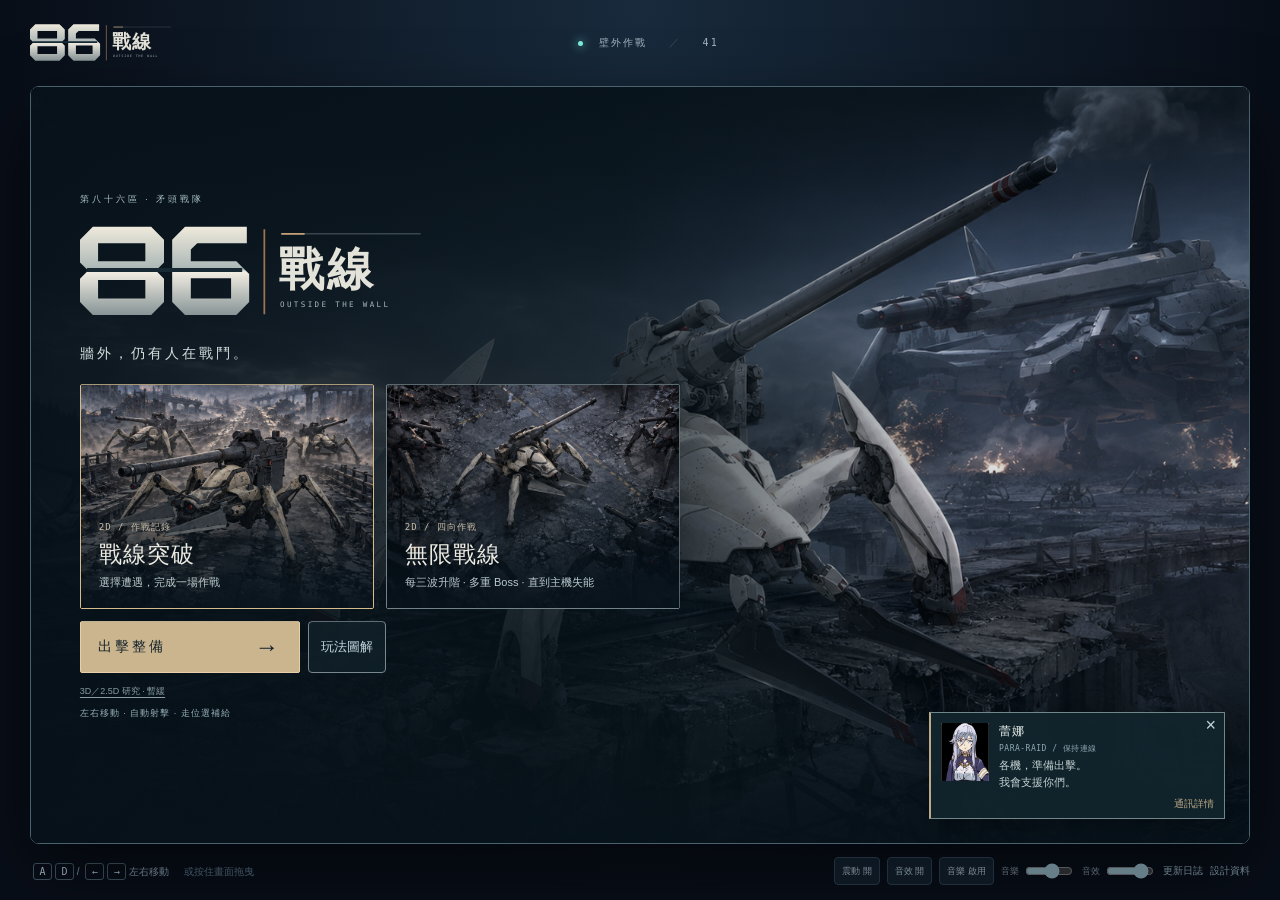
==== commit e79959bd: "Balance finite arena waves and restore counterplay windows" ====
--- a/index.html
+++ b/index.html
@@ -2,10 +2,10 @@
 <html lang="zh-Hant">
 <head>
 <meta charset="utf-8"><meta name="viewport" content="width=device-width,initial-scale=1,viewport-fit=cover"><meta name="theme-color" content="#080e18">
-<title>86 戰線 — 戰術試驗場</title><link rel="stylesheet" href="style.css?v=86-40-hunt"><link rel="icon" href="data:,"></head>
+<title>86 戰線 — 戰術試驗場</title><link rel="stylesheet" href="style.css?v=86-41-regroup"><link rel="icon" href="data:,"></head>
 <body>
 <main class="shell">
-<header><a class="brand" href="./"><img class="brand-logo" src="assets/v37-wordmark.svg" alt="86 戰線"></a><div class="mode"><i></i> 壁外作戰 <span>／</span> 40</div><div class="actions"><button id="configure">重新配置</button><button id="pause" aria-label="暫停遊戲" disabled>暫停 <kbd>P</kbd></button></div></header>
+<header><a class="brand" href="./"><img class="brand-logo" src="assets/v37-wordmark.svg" alt="86 戰線"></a><div class="mode"><i></i> 壁外作戰 <span>／</span> 41</div><div class="actions"><button id="configure">重新配置</button><button id="pause" aria-label="暫停遊戲" disabled>暫停 <kbd>P</kbd></button></div></header>
 <section class="arena" aria-label="86 戰線遊戲區">
 <section id="titleScreen" class="title-screen" aria-labelledby="titleScreenHeading">
 <div class="title-art" aria-hidden="true"></div><div class="title-shade" aria-hidden="true"></div>
@@ -142,4 +142,4 @@
 </div><button id="start" class="start" disabled>開始作戰 <span>→</span></button><div class="hint" id="hint">左右移動 · 自動砲擊 · 走位選補給</div><button type="button" class="guide-open prep-guide">玩法圖解</button><small id="assetstatus" class="asset-status">正在準備作戰裝備…</small></div></div>
 </section>
 <footer><span id="footerControls"><kbd>A</kbd><kbd>D</kbd> / <kbd>←</kbd><kbd>→</kbd> 左右移動 <em>或按住畫面拖曳</em></span><div class="audio-levels" aria-label="遊戲設定"><button id="motion" aria-label="減少畫面震動">震動 開</button><button id="sound" aria-label="切換音效" aria-pressed="true">音效 開</button><button id="music" aria-label="切換音樂" aria-pressed="true">音樂 開</button><label>音樂 <input id="musicVolume" type="range" min="0" max="100" value="58" aria-label="背景音樂音量"></label><label>音效 <input id="sfxVolume" type="range" min="0" max="100" value="85" aria-label="音效音量"></label><a href="changelog.html" target="_blank" rel="noopener">更新日誌</a><a href="art-direction/86-reference/design-overview.html">設計資料</a></div></footer>
-</main><dialog id="commandDialog" aria-labelledby="commandDialogTitle"><button type="button" class="command-dialog-close" aria-label="關閉">×</button><small class="command-code">PARA-RAID / FIELD MANUAL</small><h2 id="commandDialogTitle"></h2><div id="commandDialogBody"></div></dialog><script src="assets/units-data.js?v=86-40-hunt"></script><script src="game-core.js?v=86-40-hunt"></script><script src="game-arena-core.js?v=86-40-hunt"></script><script src="game-audio.js?v=86-40-hunt"></script><script src="game-menu.js?v=86-40-hunt"></script><script src="game-arena-view.js?v=86-40-hunt"></script><script src="game.js?v=86-40-hunt"></script></body></html>
+</main><dialog id="commandDialog" aria-labelledby="commandDialogTitle"><button type="button" class="command-dialog-close" aria-label="關閉">×</button><small class="command-code">PARA-RAID / FIELD MANUAL</small><h2 id="commandDialogTitle"></h2><div id="commandDialogBody"></div></dialog><script src="assets/units-data.js?v=86-41-regroup"></script><script src="game-core.js?v=86-41-regroup"></script><script src="game-arena-core.js?v=86-41-regroup"></script><script src="game-audio.js?v=86-41-regroup"></script><script src="game-menu.js?v=86-41-regroup"></script><script src="game-arena-view.js?v=86-41-regroup"></script><script src="game.js?v=86-41-regroup"></script></body></html>
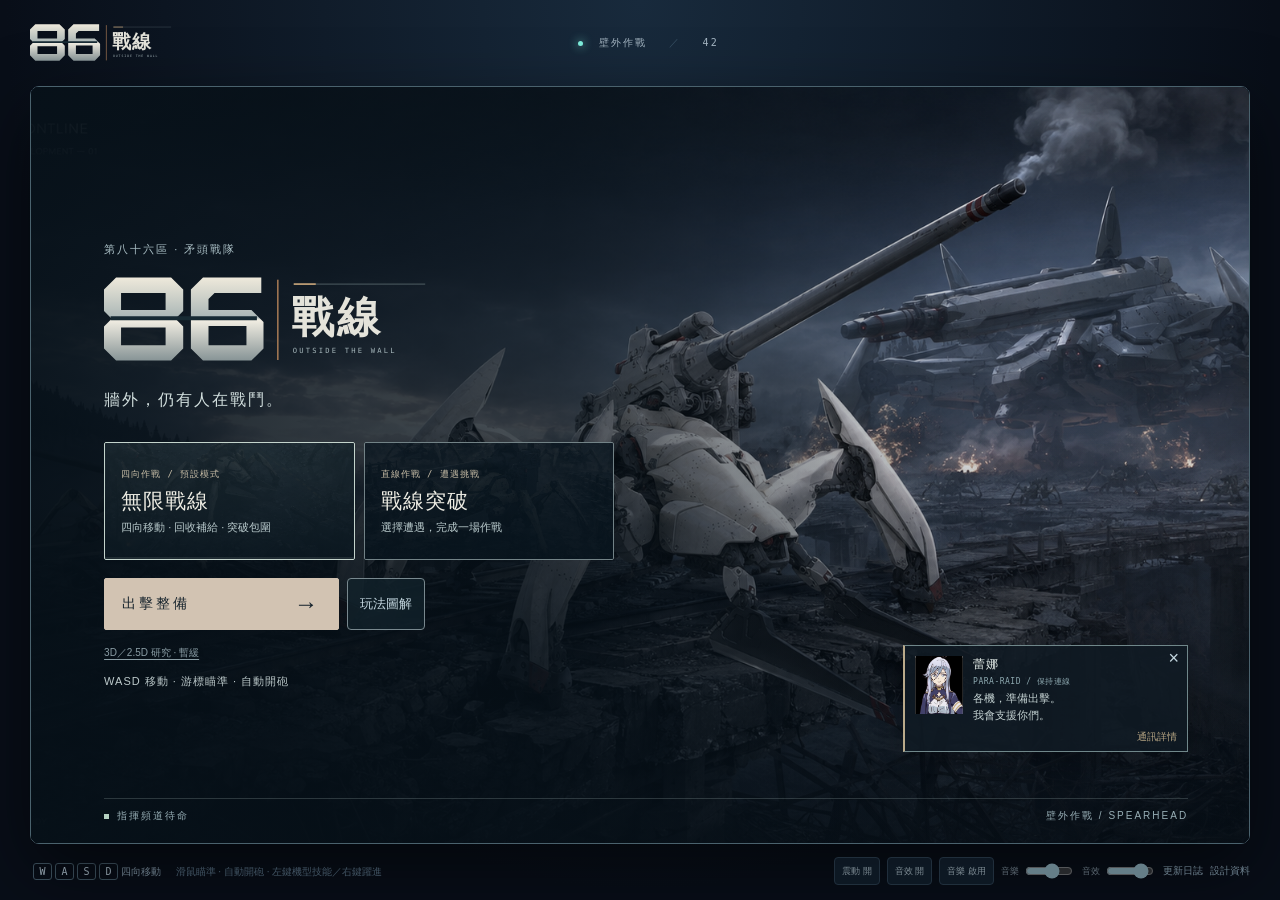
==== commit d326e3d5: "feat: refine command screens and staged battle debrief" ====
--- a/index.html
+++ b/index.html
@@ -2,17 +2,17 @@
 <html lang="zh-Hant">
 <head>
 <meta charset="utf-8"><meta name="viewport" content="width=device-width,initial-scale=1,viewport-fit=cover"><meta name="theme-color" content="#080e18">
-<title>86 戰線 — 戰術試驗場</title><link rel="stylesheet" href="style.css?v=86-41-regroup"><link rel="icon" href="data:,"></head>
+<title>86 戰線 — 戰術試驗場</title><link rel="stylesheet" href="style.css?v=86-42-command"><link rel="icon" href="data:,"></head>
 <body>
 <main class="shell">
-<header><a class="brand" href="./"><img class="brand-logo" src="assets/v37-wordmark.svg" alt="86 戰線"></a><div class="mode"><i></i> 壁外作戰 <span>／</span> 41</div><div class="actions"><button id="configure">重新配置</button><button id="pause" aria-label="暫停遊戲" disabled>暫停 <kbd>P</kbd></button></div></header>
+<header><a class="brand" href="./"><img class="brand-logo" src="assets/v37-wordmark.svg" alt="86 戰線"></a><div class="mode"><i></i> 壁外作戰 <span>／</span> 42</div><div class="actions"><button id="configure">重新配置</button><button id="pause" aria-label="暫停遊戲" disabled>暫停 <kbd>P</kbd></button></div></header>
 <section class="arena" aria-label="86 戰線遊戲區">
 <section id="titleScreen" class="title-screen" aria-labelledby="titleScreenHeading">
 <div class="title-art" aria-hidden="true"></div><div class="title-shade" aria-hidden="true"></div>
 <div class="title-copy"><p class="title-kicker">第八十六區 · 矛頭戰隊</p><h1 id="titleScreenHeading"><img src="assets/v37-wordmark.svg" alt="86 戰線"></h1><p class="title-subtitle">牆外，仍有人在戰鬥。</p><div class="title-rule" aria-hidden="true"></div><div class="mode-select" aria-label="遊戲模式">
-<button type="button" class="mode-card" data-choice="gameMode" data-game-mode="frontline" data-value="frontline"><span class="mode-art" aria-hidden="true"><img src="assets/v37-mode-atlas.png" alt=""></span><small>2D / 作戰記錄</small><strong>戰線突破</strong><span>選擇遭遇，完成一場作戰</span></button>
-<button type="button" class="mode-card" data-choice="gameMode" data-game-mode="endless" data-value="endless"><span class="mode-art" aria-hidden="true"><img src="assets/v37-mode-atlas.png" alt=""></span><small>2D / 四向作戰</small><strong>無限戰線</strong><span>每三波升階 · 多重 Boss · 直到主機失能</span></button>
-<input type="hidden" id="gameMode" value="frontline"></div>
+<button type="button" class="mode-card" data-choice="gameMode" data-game-mode="endless" data-value="endless"><span class="mode-art" aria-hidden="true"><img src="assets/v37-mode-atlas.png" alt=""></span><small>四向作戰 / 預設模式</small><strong>無限戰線</strong><span>四向移動 · 回收補給 · 突破包圍</span></button>
+<button type="button" class="mode-card" data-choice="gameMode" data-game-mode="frontline" data-value="frontline"><span class="mode-art" aria-hidden="true"><img src="assets/v37-mode-atlas.png" alt=""></span><small>直線作戰 / 遭遇挑戰</small><strong>戰線突破</strong><span>選擇遭遇，完成一場作戰</span></button>
+<input type="hidden" id="gameMode" value="endless"></div>
 <div class="title-actions"><button id="enterGame" class="enter-game" type="button">出擊整備 <span aria-hidden="true">→</span></button><button type="button" class="guide-open">玩法圖解</button></div><a class="mode-research" href="art-direction/86-reference/design-overview.html">3D／2.5D 研究 · 暫緩</a><small id="titleControl" class="title-control">左右移動 · 自動射擊 · 走位選補給</small></div>
 <aside class="title-radio" aria-label="蕾娜的待命通訊"><div class="radio-portrait"><img src="assets/characters/lena-reference.png" alt="蕾娜"></div><div><strong>蕾娜</strong><small>PARA-RAID / 保持連線</small><p>各機，準備出擊。<br>我會支援你們。</p></div></aside>
 <div class="title-signal"><span>指揮頻道待命</span><span>壁外作戰 / SPEARHEAD</span></div>
@@ -40,6 +40,7 @@
 <div id="transition" class="sortie-transition" hidden><div class="transition-content"><div class="phase-manifest"><figure><img id="phaseMachine" alt=""><figcaption>出擊機體</figcaption></figure><span class="phase-link" aria-hidden="true">→</span><figure><img id="phaseEnemy" alt=""><figcaption id="phaseEnemyName">作戰目標</figcaption></figure></div><div class="phase-dialogue" role="status" aria-live="polite" hidden><div class="phase-speaker-portrait"><img id="phaseSpeakerPortrait" src="assets/characters/lena-reference.png" alt="蕾娜"></div><div><strong id="phaseSpeakerName">蕾娜</strong><small>PARA-RAID / 出擊通訊</small><p id="phaseSpeakerText"></p></div></div><small id="phaseLabel">出擊準備</small><h2 id="phaseTitle">系統連線</h2><p id="phaseDetail"></p><div class="phase-track"><i id="phaseProgress"></i></div><button id="skipPhase" type="button">略過準備</button></div></div>
 <section id="debrief" class="debrief" aria-labelledby="reportTitle" hidden><div class="report-visual"><img id="reportMachine" alt="本次出擊機體"><span id="reportModel"></span></div><div class="report-content"><div class="report-dialogue" role="status" aria-live="polite" hidden><div class="report-speaker-portrait"><img id="reportSpeakerPortrait" src="assets/characters/shin-reference.png" alt="辛"></div><div><strong id="reportSpeakerName">辛</strong><small>PARA-RAID / 戰況回報</small><p id="reportSpeakerText"></p></div></div><small id="reportCode" class="report-code">SPEARHEAD / AFTER ACTION REPORT</small><h2 id="reportTitle" tabindex="-1"></h2><p id="reportSummary"></p><div class="report-objective"><img id="reportEnemy" alt=""><div><small>作戰目標</small><strong id="reportObjective"></strong></div><span id="reportObjectiveState"></span></div><div id="reportCause" class="report-cause"></div><div class="report-decisions"><button id="nextEncounter" class="next-encounter" type="button"><img id="nextEnemy" alt=""><span><small>下一場遭遇</small><strong id="nextName"></strong><span id="nextCounter"></span></span><b aria-hidden="true">→</b></button><div class="report-actions"><button id="retry" type="button">重試這一場</button><button id="changeLoadout" type="button">調整裝備</button></div></div><div id="reportStats" class="report-stats"></div><div id="reportResources" class="report-resources"></div><p id="reportLoadout" class="report-loadout"></p><small id="reportFootnote" class="report-footnote">下一場保留出擊機體、初始彈藥與戰術；場內強化重新取得。重試保留本場敵軍安排，敵人仍會依走位反應。</small></div></section>
 <div id="overlay" class="overlay"><div class="intro"><div class="eyebrow" id="eyebrow"><i></i> 戰線已開放</div><div class="title-code">SPEARHEAD / OPERATION 27</div><h1 id="title">出擊<span>整備</span></h1><p id="description">選擇你的機體，突破軍團戰線。</p><div id="result" class="result" hidden></div><aside id="briefingRadio" class="briefing-radio" aria-label="蕾娜的出擊建議" aria-live="polite" aria-atomic="true"><div class="radio-portrait"><img src="assets/characters/lena-reference.png" alt="蕾娜"></div><div class="briefing-copy"><div class="radio-meta"><strong>蕾娜</strong><small>指揮管制</small></div><p id="briefingMachine"></p><p id="briefingEnemy"></p></div></aside><div id="loadout" class="loadout" tabindex="0" aria-label="出擊配置，可捲動查看機體與裝備">
+<fieldset class="choice-group prep-mode-choice"><legend>作戰模式</legend><div class="compact-options"><button type="button" class="compact-card" data-choice="gameMode" data-value="endless"><b>無限戰線</b><small>四向作戰</small></button><button type="button" class="compact-card" data-choice="gameMode" data-value="frontline"><b>戰線突破</b><small>直線遭遇</small></button></div></fieldset>
 <fieldset class="choice-group machine-choice"><legend>我方機體</legend><div class="choice-grid machine-cards">
 <button type="button" class="choice-card" data-choice="machine" data-value="m1a4"><img src="art-direction/86-reference/images/official-m1a4.jpg" alt=""><b>M1A4</b><small>機動反擊</small></button><button type="button" class="choice-card" data-choice="machine" data-value="m4a3"><img src="art-direction/86-reference/images/official-m4a3.jpg" alt=""><b>M4A3</b><small>停穩重砲</small></button><button type="button" class="choice-card" data-choice="machine" data-value="xm2"><img src="art-direction/86-reference/images/official-xm2.jpg" alt=""><b>XM2</b><small>高速近擊</small></button></div><input type="hidden" id="machine" value="m1a4"></fieldset>
 <fieldset class="choice-group encounter-choice"><legend>遭遇選擇</legend><div class="choice-grid encounter-cards">
@@ -50,9 +51,10 @@
 <div id="introSide" class="loadout-previews">
 <figure class="ally-dossier"><div class="preview-heading">機體情報 <span id="allyModel">M1A4</span></div><img id="allyPreview" src="art-direction/86-reference/images/official-m1a4.jpg" alt="M1A4 破壞神官方機型參考"><figcaption id="allyRole">機動反擊</figcaption><div id="allyStats" class="dossier-stats"></div><div id="machineBrief" class="skill-brief"></div></figure>
 <figure class="enemy-dossier"><div class="preview-heading">敵情分析 <span id="enemyModel">DINOSAURIA</span></div><div class="enemy-images"><img id="enemyPreview" src="art-direction/86-reference/images/official-dinosauria.jpg" alt="Dinosauria 重戰車型官方機型參考"><img id="enemySecond" src="art-direction/86-reference/images/official-morpho.jpg" alt="Morpho 電磁加速砲型官方機型參考"></div><figcaption id="enemyRole">重戰車 → 電磁加速砲</figcaption><div id="enemyStats" class="enemy-stats"></div><div id="encounterBrief" class="counter-brief"></div></figure>
+<section class="arena-weapon-brief" aria-label="戰場武器用途"><h2>回收補給，擴充武器</h2><p><b>主砲</b><span>開局可用，自動射擊</span></p><p><b>機砲</b><span>高射速壓制，有限彈藥</span></p><p><b>穿甲重砲</b><span>貫穿成列目標，有限重彈</span></p><small>回收彈箱後按 Q 輪替；耗盡自動切回主砲。</small></section>
 <small class="preview-credit">戰鬥機型預覽 · 設定參考 © 86 動畫製作委員會</small>
 </div>
-<fieldset class="choice-group compact-choice"><legend>起始彈藥</legend><div class="compact-options"><button type="button" class="compact-card" data-choice="ammo" data-value="standard"><svg class="choice-icon" aria-hidden="true"
+<fieldset class="choice-group compact-choice ammo-choice"><legend>起始彈藥</legend><div class="compact-options"><button type="button" class="compact-card" data-choice="ammo" data-value="standard"><svg class="choice-icon" aria-hidden="true"
   xmlns="http://www.w3.org/2000/svg"
   width="24"
   height="24"
@@ -100,7 +102,7 @@
   <path d="m22 2-1.5 1.5" />
 </svg>
  <b>榴彈</b><small>清群／弱破甲</small></button></div><input type="hidden" id="ammo" value="standard"><div id="ammoBrief" class="equipment-brief"></div></fieldset>
-<fieldset class="choice-group compact-choice"><legend>攜帶戰術</legend><div class="compact-options"><button type="button" class="compact-card" data-choice="tactic" data-value="support"><svg class="choice-icon" aria-hidden="true"
+<fieldset class="choice-group compact-choice tactic-choice"><legend>攜帶戰術</legend><div class="compact-options"><button type="button" class="compact-card" data-choice="tactic" data-value="support"><svg class="choice-icon" aria-hidden="true"
   xmlns="http://www.w3.org/2000/svg"
   width="24"
   height="24"
@@ -142,4 +144,4 @@
 </div><button id="start" class="start" disabled>開始作戰 <span>→</span></button><div class="hint" id="hint">左右移動 · 自動砲擊 · 走位選補給</div><button type="button" class="guide-open prep-guide">玩法圖解</button><small id="assetstatus" class="asset-status">正在準備作戰裝備…</small></div></div>
 </section>
 <footer><span id="footerControls"><kbd>A</kbd><kbd>D</kbd> / <kbd>←</kbd><kbd>→</kbd> 左右移動 <em>或按住畫面拖曳</em></span><div class="audio-levels" aria-label="遊戲設定"><button id="motion" aria-label="減少畫面震動">震動 開</button><button id="sound" aria-label="切換音效" aria-pressed="true">音效 開</button><button id="music" aria-label="切換音樂" aria-pressed="true">音樂 開</button><label>音樂 <input id="musicVolume" type="range" min="0" max="100" value="58" aria-label="背景音樂音量"></label><label>音效 <input id="sfxVolume" type="range" min="0" max="100" value="85" aria-label="音效音量"></label><a href="changelog.html" target="_blank" rel="noopener">更新日誌</a><a href="art-direction/86-reference/design-overview.html">設計資料</a></div></footer>
-</main><dialog id="commandDialog" aria-labelledby="commandDialogTitle"><button type="button" class="command-dialog-close" aria-label="關閉">×</button><small class="command-code">PARA-RAID / FIELD MANUAL</small><h2 id="commandDialogTitle"></h2><div id="commandDialogBody"></div></dialog><script src="assets/units-data.js?v=86-41-regroup"></script><script src="game-core.js?v=86-41-regroup"></script><script src="game-arena-core.js?v=86-41-regroup"></script><script src="game-audio.js?v=86-41-regroup"></script><script src="game-menu.js?v=86-41-regroup"></script><script src="game-arena-view.js?v=86-41-regroup"></script><script src="game.js?v=86-41-regroup"></script></body></html>
+</main><dialog id="commandDialog" aria-labelledby="commandDialogTitle"><button type="button" class="command-dialog-close" aria-label="關閉">×</button><small class="command-code">PARA-RAID / FIELD MANUAL</small><h2 id="commandDialogTitle"></h2><div id="commandDialogBody"></div></dialog><script src="assets/units-data.js?v=86-42-command"></script><script src="game-core.js?v=86-42-command"></script><script src="game-arena-core.js?v=86-42-command"></script><script src="game-audio.js?v=86-42-command"></script><script src="game-menu.js?v=86-42-command"></script><script src="game-arena-view.js?v=86-42-command"></script><script src="game.js?v=86-42-command"></script></body></html>
--- a/style.css
+++ b/style.css
@@ -136,3 +136,22 @@
 .arena-map-choice{display:none}.endless-mode .arena-map-choice{display:block;grid-column:1;grid-row:3;min-width:0}.arena-map-cards{grid-template-columns:repeat(3,minmax(0,1fr));gap:7px}.arena-map-card svg{display:block;width:100%;height:100px;background:#15232b}.arena-map-card b{font-size:11px}.arena-map-card small{font-size:9px;line-height:1.5;padding:0 5px 7px}.endless-mode .compact-choice:nth-of-type(3){grid-row:4}.endless-mode .compact-choice:nth-of-type(4){grid-row:5}.arena-weapons[hidden]{display:none}.arena-weapons{position:absolute;left:16px;bottom:80px;display:flex;align-items:center;gap:4px;z-index:6}.arena-weapons button{display:grid;grid-template-columns:auto auto;gap:2px 5px;padding:5px 7px;background:#0b1c27ed;border-color:#657b8177;min-width:72px}.arena-weapons kbd{grid-row:span 2;align-self:center;font-size:9px}.arena-weapons b{font-size:10px;font-weight:500}.arena-weapons span{font:9px monospace;color:#aebec3}.arena-weapons button.active{border-color:#d2bd92;background:#27352fed;box-shadow:inset 0 -2px #cfba8e}.arena-weapons>small{font-size:9px;color:#adc0c5;margin-left:4px}.endless-mode .combat-radio[data-character="shin"]{bottom:134px}
 @media(max-width:700px){.endless-mode .arena-map-choice{grid-row:5}.endless-mode .compact-choice:nth-of-type(3){grid-row:6}.endless-mode .compact-choice:nth-of-type(4){grid-row:7}.arena-map-card svg{height:80px}.arena-weapons{left:10px;bottom:124px;gap:3px}.arena-weapons button{min-width:65px;padding:4px}.arena-weapons>small{display:none}.endless-mode .combat-radio[data-character="shin"]{bottom:176px}}
 @media(max-height:600px) and (min-width:701px){.arena-weapons{bottom:70px}.arena-weapons button{padding:4px}.endless-mode .combat-radio[data-character="shin"]{bottom:118px}}
+
+.title-art{inset:0;animation:none;filter:saturate(.68)}
+.title-shade{background:linear-gradient(90deg,#061018f2,#061018b8 43%,#07101912 80%),linear-gradient(0deg,#071018c9,transparent 55%)}
+.title-copy{width:510px;max-width:51%;margin:0 0 0 6%}.title-copy h1 img{width:330px}.title-kicker{font-size:11px;letter-spacing:2px}.title-subtitle{font-size:16px;letter-spacing:2px;margin-bottom:27px}.title-copy>*,.title-radio{animation:command-fade .24s ease-out both;animation-delay:0s}.mode-select{gap:9px;margin-bottom:18px}.mode-card{height:auto;min-height:118px;padding:14px 16px;background:#0b1923db;justify-content:center}.mode-card .mode-art{opacity:.15}.mode-card:after{background:linear-gradient(0deg,#07131cd9,#07131c66)}.mode-card strong{font-size:21px;letter-spacing:1px}.mode-card small{font-size:9px;line-height:1.6}.mode-card>span:last-child{font-size:11px}.mode-card.active{background:#2a3b41e8;border-color:#c4d4cc;box-shadow:inset 0 -2px #c4d4cc}.title-actions .enter-game{min-height:50px;width:235px;background:#d2c3b2;border-color:#d2c3b2}.title-control{font-size:11px;margin-top:13px;color:#bdcacb}.mode-research{font-size:10px;margin-top:16px}.title-radio.command-radio{right:5%;bottom:12%;width:285px;background:#101a23dc}.title-signal{display:flex;bottom:20px;left:6%;right:5%;font-size:10px;border-top:1px solid #64747566;padding-top:10px}
+@keyframes command-fade{from{opacity:0}to{opacity:1}}
+.overlay:not(.paused){padding:24px 4% 18px;background:linear-gradient(110deg,#0c1921ee,#09131af5)}.overlay:not(.paused) h1{font-size:30px}.overlay:not(.paused) #description{font-size:13px;margin-bottom:19px}.overlay:not(.paused) .title-code{font-size:10px}.overlay:not(.paused) .loadout{grid-template-columns:minmax(0,1.05fr) minmax(0,1fr);gap:16px 22px;padding:4px 12px 12px 2px}.prep-mode-choice{grid-column:1/-1;grid-row:1;display:flex;align-items:center;gap:18px;min-width:0}.prep-mode-choice legend{float:left;flex-shrink:0;padding:0;font-size:12px}.prep-mode-choice .compact-options{display:flex;gap:10px}.prep-mode-choice .compact-card{min-height:42px;display:flex;align-items:center;gap:12px;padding:8px 17px}.prep-mode-choice .compact-card small{margin:0;padding:0;font-size:11px}.loadout .machine-choice{grid-column:2;grid-row:2}.loadout .encounter-choice,.endless-mode .loadout .arena-boss-choice{grid-column:2;grid-row:3}.endless-mode .loadout .arena-map-choice{grid-column:2;grid-row:4}.loadout .ally-dossier{grid-column:1;grid-row:2/span 2;grid-template-columns:1fr;align-content:start;background:radial-gradient(ellipse at 50% 30%,#32485166,transparent 65%),#0c1820;border:1px solid #57696e;border-top:2px solid #a7c0bd}.loadout .ally-dossier .preview-heading{grid-column:1;grid-row:1;padding:12px 16px;font-size:11px}.loadout .ally-dossier .preview-heading span{font-size:12px}.loadout .ally-dossier>img{grid-column:1;grid-row:2;width:100%;height:230px;padding:8px 24px;object-fit:contain;filter:drop-shadow(0 12px 10px #0007)}.loadout .ally-dossier figcaption{grid-column:1;grid-row:3;padding:4px 16px 11px;font-size:13px}.loadout .ally-dossier .dossier-stats{grid-column:1;grid-row:4;padding:0 16px 14px;gap:10px 20px}.loadout .ally-dossier .dossier-stat strong{font-size:22px}.loadout .ally-dossier .dossier-stat>span{font-size:11px}.loadout .ally-dossier .skill-brief{grid-column:1;grid-row:5;padding:12px 16px}.loadout .enemy-dossier,.endless-mode .loadout .enemy-dossier{grid-column:1;grid-row:4;align-self:start}.loadout .compact-choice.ammo-choice,.endless-mode .loadout .compact-choice.ammo-choice{grid-column:1;grid-row:5}.loadout .compact-choice.tactic-choice,.endless-mode .loadout .compact-choice.tactic-choice{grid-column:2;grid-row:5}.loadout .preview-credit{grid-column:1/-1;grid-row:7;font-size:10px}.choice-group legend,.choice-legend{font-size:12px;letter-spacing:1px}.machine-cards .choice-card img{height:110px}.machine-cards .choice-card b{font-size:14px}.machine-cards .choice-card>small{font-size:11px}.loadout .card-metrics{font-size:12px}.loadout .card-metrics small{font-size:10px}.encounter-cards .choice-card b,.arena-boss-cards .choice-card b{font-size:12px}.encounter-cards .choice-card small,.arena-boss-cards .choice-card small,.arena-map-card small{font-size:11px;line-height:1.5}.arena-map-card svg{height:105px}.compact-card b{font-size:12px}.compact-card small,.equipment-brief{font-size:11px}.arena-weapon-brief{display:none}.endless-mode .arena-weapon-brief{display:block;grid-column:1/-1;grid-row:6;border-top:1px solid #42565e;padding:14px 0 4px}.arena-weapon-brief h2{font-size:13px;margin:0 0 10px}.arena-weapon-brief p{display:inline-flex;gap:10px;margin:0 22px 8px 0!important;font-size:12px}.arena-weapon-brief p span{color:#aabfc5}.arena-weapon-brief>small{display:block;font-size:11px;color:#adc0c5}.overlay:not(.paused) .start{max-width:290px;min-height:50px;background:#d2c3b2;border-color:#d2c3b2}.overlay:not(.paused) .prep-guide{right:310px;bottom:18px;min-height:36px;font-size:11px}.overlay:not(.paused) .hint{max-width:43%;bottom:30px;font-size:11px}.overlay:not(.paused) .asset-status{font-size:10px}
+#transition.settling.defeat{background:none;align-items:center;padding:0;isolation:isolate;transition:none;translate:none}#transition.settling.defeat:before,#transition.settling.defeat:after{content:'';position:absolute;inset:0;z-index:-1;pointer-events:none}#transition.settling.defeat:before{background:#05070b;opacity:var(--settle-black,.18)}#transition.settling.defeat:after{background:radial-gradient(ellipse at center,transparent 35%,#6f2729);opacity:var(--settle-red,0)}#transition.settling.defeat .transition-content{width:min(470px,82%);border-color:rgba(149,112,106,var(--settle-copy,0));opacity:1;transition:none;translate:none}#transition.settling.defeat .transition-content>:not(#skipPhase){opacity:var(--settle-copy,0);transition:none}#transition.settling.defeat h2{font-weight:500;color:#d8c5bd;letter-spacing:3px}#transition.settling.defeat .phase-dialogue.command-radio{background:#11171fe8;border-color:#77615d;box-shadow:none;width:100%;margin:0 0 22px}#transition.settling.defeat #skipPhase{position:absolute;right:26px;bottom:26px;opacity:1;min-height:44px;background:#10171ce8}#transition.settling.defeat .transition-content:has(#skipPhase){position:static}#debrief.incoming{opacity:var(--report-reveal,0);animation:none;transition:none;translate:none;pointer-events:none}#debrief.incoming .report-objective,#debrief.incoming .report-stats,#debrief.incoming .report-dialogue{animation:none;transition:none;translate:none}#debrief.defeat{animation:none;translate:none}body.settling .hud,body.settling .bottom-hud,body.settling .bossbar,body.settling .arena-weapons,body.settling .arena-abilities,body.settling .combat-radio,body.settling .machine-status,body.settling .combo{opacity:0;transition:opacity .3s ease-out;pointer-events:none}
+@media(max-height:700px) and (min-width:701px){.title-copy h1 img{width:285px}.title-subtitle{margin-bottom:19px}.mode-card{height:auto;min-height:108px}.title-radio.command-radio{bottom:12%}.overlay:not(.paused){padding-top:18px}.loadout .ally-dossier>img{height:210px}}
+@media(max-width:1050px) and (min-width:701px){.title-copy{max-width:56%;margin-left:5%}.title-radio.command-radio{width:245px;right:4%}.mode-card{padding:12px}.mode-card strong{font-size:20px}.overlay:not(.paused) .hint{max-width:37%;font-size:10px}.loadout .ally-dossier>img{height:210px}.loadout .card-metrics{flex-wrap:wrap}.arena-weapon-brief p{display:flex}}
+@media(max-width:700px){.title-copy{align-self:center;width:auto;max-width:88%;margin:0 6%}.title-copy h1 img{width:285px}.title-kicker{font-size:10px}.title-subtitle{font-size:14px;margin-bottom:22px}.mode-select{gap:8px}.mode-card{height:auto;min-height:120px;padding:12px}.mode-card strong{font-size:20px}.mode-card small{font-size:9px}.mode-card>span:last-child{display:block;font-size:11px}.title-radio.command-radio,.title-radio+.command-radio-reopen{display:none}.title-control{display:block;font-size:11px}.title-actions .enter-game{width:210px}.title-signal{font-size:9px}.overlay:not(.paused){padding:16px 12px 12px}.overlay:not(.paused) .loadout{grid-template-columns:1fr;gap:15px;padding-right:6px}.overlay:not(.paused) .briefing-radio{position:static;width:100%;margin-bottom:12px}.prep-mode-choice{display:block}.prep-mode-choice legend{float:none;padding-bottom:8px}.prep-mode-choice .compact-options{display:grid;grid-template-columns:1fr 1fr}.prep-mode-choice .compact-card{display:block;padding:10px}.prep-mode-choice .compact-card small{display:block;margin-top:4px}.loadout .machine-choice{grid-column:1;grid-row:2}.loadout .ally-dossier{grid-column:1;grid-row:3}.loadout .ally-dossier>img{height:205px}.loadout .encounter-choice,.endless-mode .loadout .arena-boss-choice{grid-column:1;grid-row:4}.loadout .enemy-dossier,.endless-mode .loadout .enemy-dossier{grid-column:1;grid-row:5}.endless-mode .loadout .arena-map-choice{grid-column:1;grid-row:6}.loadout .compact-choice.ammo-choice,.endless-mode .loadout .compact-choice.ammo-choice{grid-column:1;grid-row:7}.loadout .compact-choice.tactic-choice,.endless-mode .loadout .compact-choice.tactic-choice{grid-column:1;grid-row:8}.endless-mode .arena-weapon-brief{grid-column:1;grid-row:9}.loadout .preview-credit{grid-column:1;grid-row:10}.machine-cards .choice-card img{height:85px}.overlay:not(.paused) .start{max-width:none;min-height:48px}.overlay:not(.paused) .hint{position:static;max-width:none;font-size:10px;margin-top:8px}.overlay:not(.paused) .prep-guide{position:static;min-height:36px;margin-top:8px;align-self:center}.arena-weapon-brief p{display:flex;font-size:11px}#transition.settling.defeat .transition-content{width:84%;padding-left:18px}#transition.settling.defeat #skipPhase{right:18px;bottom:18px}#transition.settling.defeat h2{font-size:29px}}
+.reduce-motion .title-copy>*,.reduce-motion .title-radio{animation:none}.reduce-motion.settling .hud,.reduce-motion.settling .bottom-hud,.reduce-motion.settling .bossbar,.reduce-motion.settling .arena-weapons,.reduce-motion.settling .arena-abilities,.reduce-motion.settling .combat-radio,.reduce-motion.settling .machine-status,.reduce-motion.settling .combo{transition:none}@media(prefers-reduced-motion:reduce){.title-copy>*,.title-radio{animation:none}body.settling .hud,body.settling .bottom-hud,body.settling .bossbar,body.settling .arena-weapons,body.settling .arena-abilities,body.settling .combat-radio,body.settling .machine-status,body.settling .combo{transition:none}}
+
+.debrief.revealed,.debrief.revealed *{animation:none!important}
+
+.overlay:not(.paused) .prep-guide{top:auto;left:auto;right:310px;bottom:8px;width:96px;height:38px;min-height:38px;max-height:38px;display:inline-flex;align-items:center;justify-content:center;align-self:flex-end;flex:0 0 auto;padding:8px 10px;margin:0}.overlay:not(.paused) #description{min-height:0;margin-bottom:12px}.overlay:not(.paused) .loadout{gap:12px 20px}.prep-mode-choice .compact-card{min-height:38px;padding:7px 14px}.loadout .ally-dossier .preview-heading{padding:8px 13px}.loadout .ally-dossier>img{height:170px;padding:5px 18px}.loadout .ally-dossier figcaption{padding:3px 13px 8px;font-size:12px}.loadout .ally-dossier .dossier-stats{grid-template-columns:repeat(4,minmax(0,1fr));gap:6px 10px;padding:0 13px 10px}.loadout .ally-dossier .dossier-stat strong{font-size:20px;margin:2px 0 4px}.loadout .ally-dossier .dossier-stat strong small{display:block;font-size:9px;margin:2px 0 0}.loadout .ally-dossier .skill-brief{padding:8px 13px}.loadout .ally-dossier .skill-name{margin-bottom:4px}.loadout .ally-dossier .skill-brief>small{margin-top:4px}.loadout .machine-cards{height:auto;align-items:start}.loadout .machine-cards .choice-card img{flex:none;min-height:0;height:80px}.loadout .machine-cards .choice-card>small{padding-bottom:6px}.loadout .machine-cards .card-metrics{padding:6px 0;font-size:11px}.loadout .arena-boss-cards .choice-card img{height:75px}.loadout .arena-boss-cards .choice-card small{padding-bottom:6px}.overlay:not(.paused) .hint:before{content:'向下捲動：彈藥與戰術';display:block;color:#d2dcd6;font-size:11px;margin-bottom:3px}.overlay:not(.paused) .hint{bottom:26px}
+@media(max-height:700px) and (min-width:701px){.overlay:not(.paused){padding-top:16px}.overlay:not(.paused) h1{font-size:27px;margin-bottom:5px}.overlay:not(.paused) #description{font-size:12px;margin-bottom:10px}.overlay:not(.paused) .loadout{gap:10px 18px}.loadout .ally-dossier{grid-template-columns:minmax(0,.9fr) minmax(0,1.1fr)}.loadout .ally-dossier .preview-heading{grid-column:1/-1}.loadout .ally-dossier>img{grid-column:1;grid-row:2;height:150px;padding:6px 10px}.loadout .ally-dossier .dossier-stats{grid-column:2;grid-row:2;grid-template-columns:1fr 1fr;align-self:center;padding:8px 10px 8px 0;gap:8px 12px}.loadout .ally-dossier .dossier-stat strong{font-size:19px}.loadout .ally-dossier .dossier-stat strong small{display:inline;font-size:8px;margin-left:3px}.loadout .ally-dossier figcaption{grid-column:1/-1;grid-row:3;padding-top:5px}.loadout .ally-dossier .skill-brief{grid-column:1/-1;grid-row:4}.loadout .ally-dossier .skill-chain{gap:5px;font-size:10px}.loadout .ally-dossier .skill-chain>strong{font-size:11px}.loadout .machine-cards .choice-card img{height:70px}.loadout .machine-cards .choice-card b{font-size:13px}.loadout .arena-boss-cards .choice-card img{height:65px}.loadout .arena-boss-cards .choice-card small{font-size:10px}.loadout .arena-boss-note{font-size:10px;margin:5px 0}.overlay:not(.paused) .hint{font-size:9px;max-width:36%}.overlay:not(.paused) .start{margin-top:10px;min-height:48px}}
+@media(max-width:700px){.overlay:not(.paused) .prep-guide{position:static;inset:auto;width:auto;height:38px;align-self:center;margin-top:7px}.loadout .ally-dossier>img{height:170px}.loadout .ally-dossier .dossier-stats{grid-template-columns:1fr 1fr}.loadout .ally-dossier .dossier-stat strong small{display:inline;margin-left:4px}.loadout .machine-cards .choice-card img{height:75px}.overlay:not(.paused) .hint:before{font-size:10px}.overlay:not(.paused) .hint{position:static;max-width:none}}
+
+.endless-mode .overlay:not(.paused) .hint:before{content:"向下捲動：地圖、彈藥與戰術"}
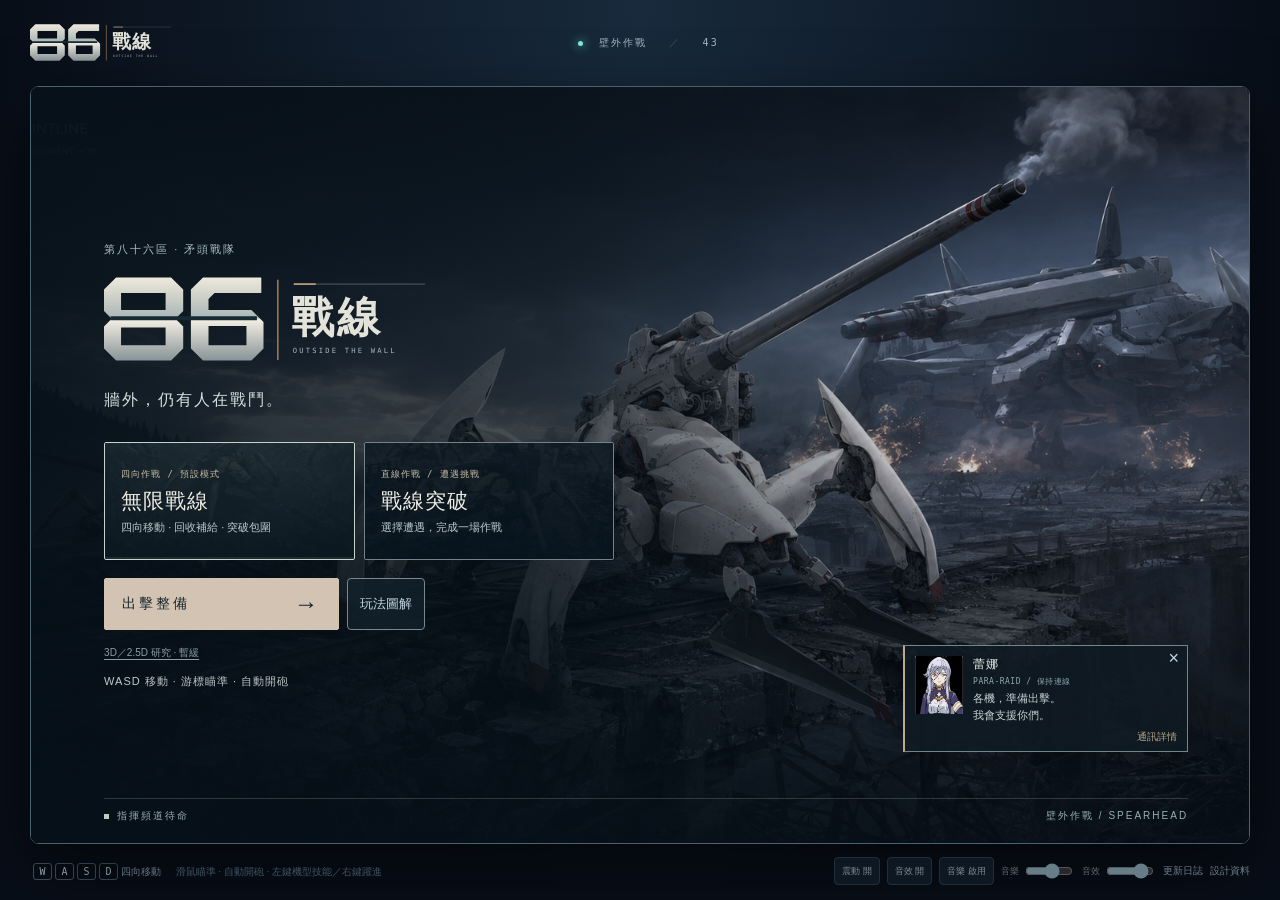
==== commit 5a917aee: "feat: add replayable field training with real combat inputs" ====
--- a/index.html
+++ b/index.html
@@ -2,10 +2,10 @@
 <html lang="zh-Hant">
 <head>
 <meta charset="utf-8"><meta name="viewport" content="width=device-width,initial-scale=1,viewport-fit=cover"><meta name="theme-color" content="#080e18">
-<title>86 戰線 — 戰術試驗場</title><link rel="stylesheet" href="style.css?v=86-42-command"><link rel="icon" href="data:,"></head>
+<title>86 戰線 — 戰術試驗場</title><link rel="stylesheet" href="style.css?v=86-43-training"><link rel="icon" href="data:,"></head>
 <body>
 <main class="shell">
-<header><a class="brand" href="./"><img class="brand-logo" src="assets/v37-wordmark.svg" alt="86 戰線"></a><div class="mode"><i></i> 壁外作戰 <span>／</span> 42</div><div class="actions"><button id="configure">重新配置</button><button id="pause" aria-label="暫停遊戲" disabled>暫停 <kbd>P</kbd></button></div></header>
+<header><a class="brand" href="./"><img class="brand-logo" src="assets/v37-wordmark.svg" alt="86 戰線"></a><div class="mode"><i></i> 壁外作戰 <span>／</span> 43</div><div class="actions"><button id="configure">重新配置</button><button id="pause" aria-label="暫停遊戲" disabled>暫停 <kbd>P</kbd></button></div></header>
 <section class="arena" aria-label="86 戰線遊戲區">
 <section id="titleScreen" class="title-screen" aria-labelledby="titleScreenHeading">
 <div class="title-art" aria-hidden="true"></div><div class="title-shade" aria-hidden="true"></div>
@@ -18,6 +18,7 @@
 <div class="title-signal"><span>指揮頻道待命</span><span>壁外作戰 / SPEARHEAD</span></div>
 </section>
 <button id="returnTitle" class="return-title" type="button">返回首頁</button>
+<section id="trainingPanel" class="training-panel" hidden aria-label="實戰練習指引"><div class="training-heading"><img id="trainingPortrait" src="assets/characters/lena-reference.png" alt="蕾娜"><div><small id="trainingStep"></small><h2 id="trainingTitle"></h2></div></div><p id="trainingObjective"></p><p id="trainingMessage" aria-live="polite"></p><div class="training-track"><i id="trainingProgress"></i></div><div class="training-actions"><button id="trainingRetry" type="button">重試本項</button><button id="trainingExit" type="button">離開練習</button></div></section>
 <canvas id="game" aria-label="使用 A、D、方向鍵或拖曳左右移動，自動射擊" tabindex="0"></canvas>
 <div class="vignette"></div>
 <div class="hud"><div class="squad-stat"><span>作戰小隊</span><strong id="count">02<small>／04</small></strong><div id="shield" class="shield">護盾 0</div></div><div class="hud-center"><span id="threat">戰線推進中</span><time id="time">00:00</time><div class="threat-track" role="progressbar" aria-label="作戰目標完成度" aria-valuemin="0" aria-valuemax="100"><i id="threatbar"></i></div><div id="objectiveRoute" class="objective-route" hidden><span id="routeDino"><img id="routeDinoImage" alt="重戰車"></span><i></i><span id="routeMorpho"><img id="routeMorphoImage" alt="電磁加速砲"></span></div></div><div class="kills"><span>確認擊破</span><strong id="kills">000</strong><small id="bosskills">BOSS 00</small></div></div>
@@ -144,4 +145,4 @@
 </div><button id="start" class="start" disabled>開始作戰 <span>→</span></button><div class="hint" id="hint">左右移動 · 自動砲擊 · 走位選補給</div><button type="button" class="guide-open prep-guide">玩法圖解</button><small id="assetstatus" class="asset-status">正在準備作戰裝備…</small></div></div>
 </section>
 <footer><span id="footerControls"><kbd>A</kbd><kbd>D</kbd> / <kbd>←</kbd><kbd>→</kbd> 左右移動 <em>或按住畫面拖曳</em></span><div class="audio-levels" aria-label="遊戲設定"><button id="motion" aria-label="減少畫面震動">震動 開</button><button id="sound" aria-label="切換音效" aria-pressed="true">音效 開</button><button id="music" aria-label="切換音樂" aria-pressed="true">音樂 開</button><label>音樂 <input id="musicVolume" type="range" min="0" max="100" value="58" aria-label="背景音樂音量"></label><label>音效 <input id="sfxVolume" type="range" min="0" max="100" value="85" aria-label="音效音量"></label><a href="changelog.html" target="_blank" rel="noopener">更新日誌</a><a href="art-direction/86-reference/design-overview.html">設計資料</a></div></footer>
-</main><dialog id="commandDialog" aria-labelledby="commandDialogTitle"><button type="button" class="command-dialog-close" aria-label="關閉">×</button><small class="command-code">PARA-RAID / FIELD MANUAL</small><h2 id="commandDialogTitle"></h2><div id="commandDialogBody"></div></dialog><script src="assets/units-data.js?v=86-42-command"></script><script src="game-core.js?v=86-42-command"></script><script src="game-arena-core.js?v=86-42-command"></script><script src="game-audio.js?v=86-42-command"></script><script src="game-menu.js?v=86-42-command"></script><script src="game-arena-view.js?v=86-42-command"></script><script src="game.js?v=86-42-command"></script></body></html>
+</main><dialog id="commandDialog" aria-labelledby="commandDialogTitle"><button type="button" class="command-dialog-close" aria-label="關閉">×</button><small class="command-code">PARA-RAID / FIELD MANUAL</small><h2 id="commandDialogTitle"></h2><div id="commandDialogBody"></div></dialog><script src="assets/units-data.js?v=86-43-training"></script><script src="game-core.js?v=86-43-training"></script><script src="game-arena-core.js?v=86-43-training"></script><script src="game-audio.js?v=86-43-training"></script><script src="game-menu.js?v=86-43-training"></script><script src="game-arena-view.js?v=86-43-training"></script><script src="game-training.js?v=86-43-training"></script><script src="game.js?v=86-43-training"></script></body></html>
--- a/style.css
+++ b/style.css
@@ -155,3 +155,7 @@
 @media(max-width:700px){.overlay:not(.paused) .prep-guide{position:static;inset:auto;width:auto;height:38px;align-self:center;margin-top:7px}.loadout .ally-dossier>img{height:170px}.loadout .ally-dossier .dossier-stats{grid-template-columns:1fr 1fr}.loadout .ally-dossier .dossier-stat strong small{display:inline;margin-left:4px}.loadout .machine-cards .choice-card img{height:75px}.overlay:not(.paused) .hint:before{font-size:10px}.overlay:not(.paused) .hint{position:static;max-width:none}}
 
 .endless-mode .overlay:not(.paused) .hint:before{content:"向下捲動：地圖、彈藥與戰術"}
+
+.training-panel{position:absolute;z-index:16;left:18px;top:18px;width:min(355px,42%);padding:15px 17px;background:#0b1924e8;border:1px solid #607e85;border-top:2px solid #aacbc2;box-shadow:0 8px 30px #0004;animation:command-fade .25s ease-out}.training-heading{display:flex;gap:12px;align-items:center}.training-heading img{width:40px;height:50px;object-fit:cover;object-position:top}.training-heading small{color:#96b9bd;font:10px ui-monospace,monospace;letter-spacing:1px}.training-heading h2{font-size:17px;margin:5px 0;color:#e1ece7}.training-panel p{font-size:12px;line-height:1.65;margin:10px 0}.training-panel #trainingMessage{color:#abc2cc;min-height:36px}.training-track{height:2px;background:#334c56;margin:12px 0}.training-track i{display:block;height:100%;background:#b8d9ca;transition:width .3s}.training-actions{display:flex;gap:8px;justify-content:flex-end}.training-actions button{font-size:11px;padding:7px 10px}.training-mode .hud,.training-mode .bossbar,.training-mode .combat-radio,.training-mode .event-notice,.training-mode #objectiveRoute{visibility:hidden!important}.command-diagrams>.training-start{grid-column:1/-1;justify-self:end;border-color:#b3cbc0;background:#c4d7cf;color:#10232c;padding:13px 20px;font-weight:600}.reduce-motion .training-panel{animation:none}.reduce-motion .training-track i{transition:none}@media(prefers-reduced-motion:reduce){.training-panel{animation:none}.training-track i{transition:none}}
+
+.training-mode .kills{visibility:hidden!important}
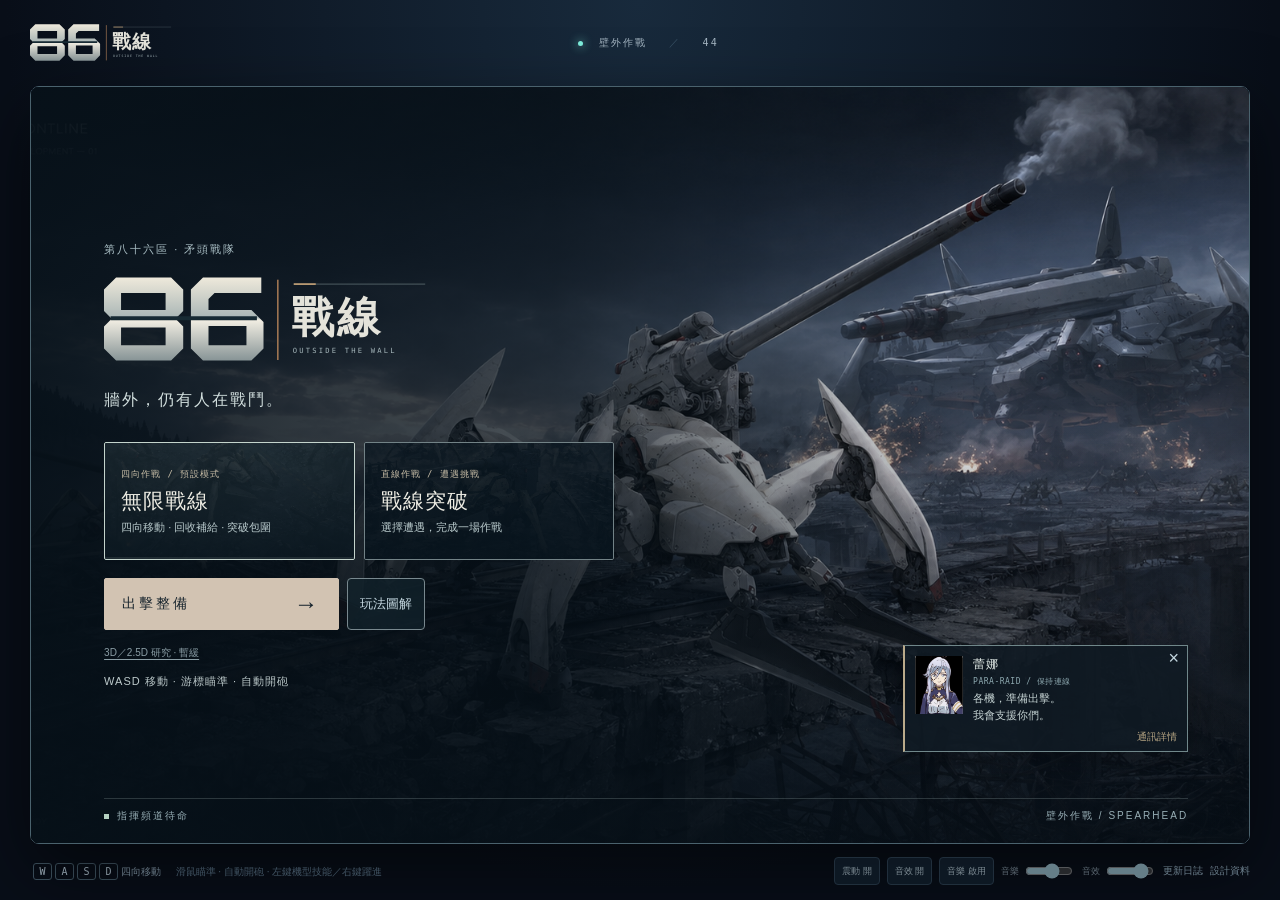
==== commit ae492357: "Refine heavy-unit destruction aftermath and reduce overlapping bursts" ====
--- a/index.html
+++ b/index.html
@@ -2,10 +2,10 @@
 <html lang="zh-Hant">
 <head>
 <meta charset="utf-8"><meta name="viewport" content="width=device-width,initial-scale=1,viewport-fit=cover"><meta name="theme-color" content="#080e18">
-<title>86 戰線 — 戰術試驗場</title><link rel="stylesheet" href="style.css?v=86-43-training"><link rel="icon" href="data:,"></head>
+<title>86 戰線 — 戰術試驗場</title><link rel="stylesheet" href="style.css?v=86-44-aftermath"><link rel="icon" href="data:,"></head>
 <body>
 <main class="shell">
-<header><a class="brand" href="./"><img class="brand-logo" src="assets/v37-wordmark.svg" alt="86 戰線"></a><div class="mode"><i></i> 壁外作戰 <span>／</span> 43</div><div class="actions"><button id="configure">重新配置</button><button id="pause" aria-label="暫停遊戲" disabled>暫停 <kbd>P</kbd></button></div></header>
+<header><a class="brand" href="./"><img class="brand-logo" src="assets/v37-wordmark.svg" alt="86 戰線"></a><div class="mode"><i></i> 壁外作戰 <span>／</span> 44</div><div class="actions"><button id="configure">重新配置</button><button id="pause" aria-label="暫停遊戲" disabled>暫停 <kbd>P</kbd></button></div></header>
 <section class="arena" aria-label="86 戰線遊戲區">
 <section id="titleScreen" class="title-screen" aria-labelledby="titleScreenHeading">
 <div class="title-art" aria-hidden="true"></div><div class="title-shade" aria-hidden="true"></div>
@@ -145,4 +145,4 @@
 </div><button id="start" class="start" disabled>開始作戰 <span>→</span></button><div class="hint" id="hint">左右移動 · 自動砲擊 · 走位選補給</div><button type="button" class="guide-open prep-guide">玩法圖解</button><small id="assetstatus" class="asset-status">正在準備作戰裝備…</small></div></div>
 </section>
 <footer><span id="footerControls"><kbd>A</kbd><kbd>D</kbd> / <kbd>←</kbd><kbd>→</kbd> 左右移動 <em>或按住畫面拖曳</em></span><div class="audio-levels" aria-label="遊戲設定"><button id="motion" aria-label="減少畫面震動">震動 開</button><button id="sound" aria-label="切換音效" aria-pressed="true">音效 開</button><button id="music" aria-label="切換音樂" aria-pressed="true">音樂 開</button><label>音樂 <input id="musicVolume" type="range" min="0" max="100" value="58" aria-label="背景音樂音量"></label><label>音效 <input id="sfxVolume" type="range" min="0" max="100" value="85" aria-label="音效音量"></label><a href="changelog.html" target="_blank" rel="noopener">更新日誌</a><a href="art-direction/86-reference/design-overview.html">設計資料</a></div></footer>
-</main><dialog id="commandDialog" aria-labelledby="commandDialogTitle"><button type="button" class="command-dialog-close" aria-label="關閉">×</button><small class="command-code">PARA-RAID / FIELD MANUAL</small><h2 id="commandDialogTitle"></h2><div id="commandDialogBody"></div></dialog><script src="assets/units-data.js?v=86-43-training"></script><script src="game-core.js?v=86-43-training"></script><script src="game-arena-core.js?v=86-43-training"></script><script src="game-audio.js?v=86-43-training"></script><script src="game-menu.js?v=86-43-training"></script><script src="game-arena-view.js?v=86-43-training"></script><script src="game-training.js?v=86-43-training"></script><script src="game.js?v=86-43-training"></script></body></html>
+</main><dialog id="commandDialog" aria-labelledby="commandDialogTitle"><button type="button" class="command-dialog-close" aria-label="關閉">×</button><small class="command-code">PARA-RAID / FIELD MANUAL</small><h2 id="commandDialogTitle"></h2><div id="commandDialogBody"></div></dialog><script src="assets/units-data.js?v=86-44-aftermath"></script><script src="game-core.js?v=86-44-aftermath"></script><script src="game-arena-core.js?v=86-44-aftermath"></script><script src="game-audio.js?v=86-44-aftermath"></script><script src="game-menu.js?v=86-44-aftermath"></script><script src="game-arena-view.js?v=86-44-aftermath"></script><script src="game-training.js?v=86-44-aftermath"></script><script src="game.js?v=86-44-aftermath"></script></body></html>
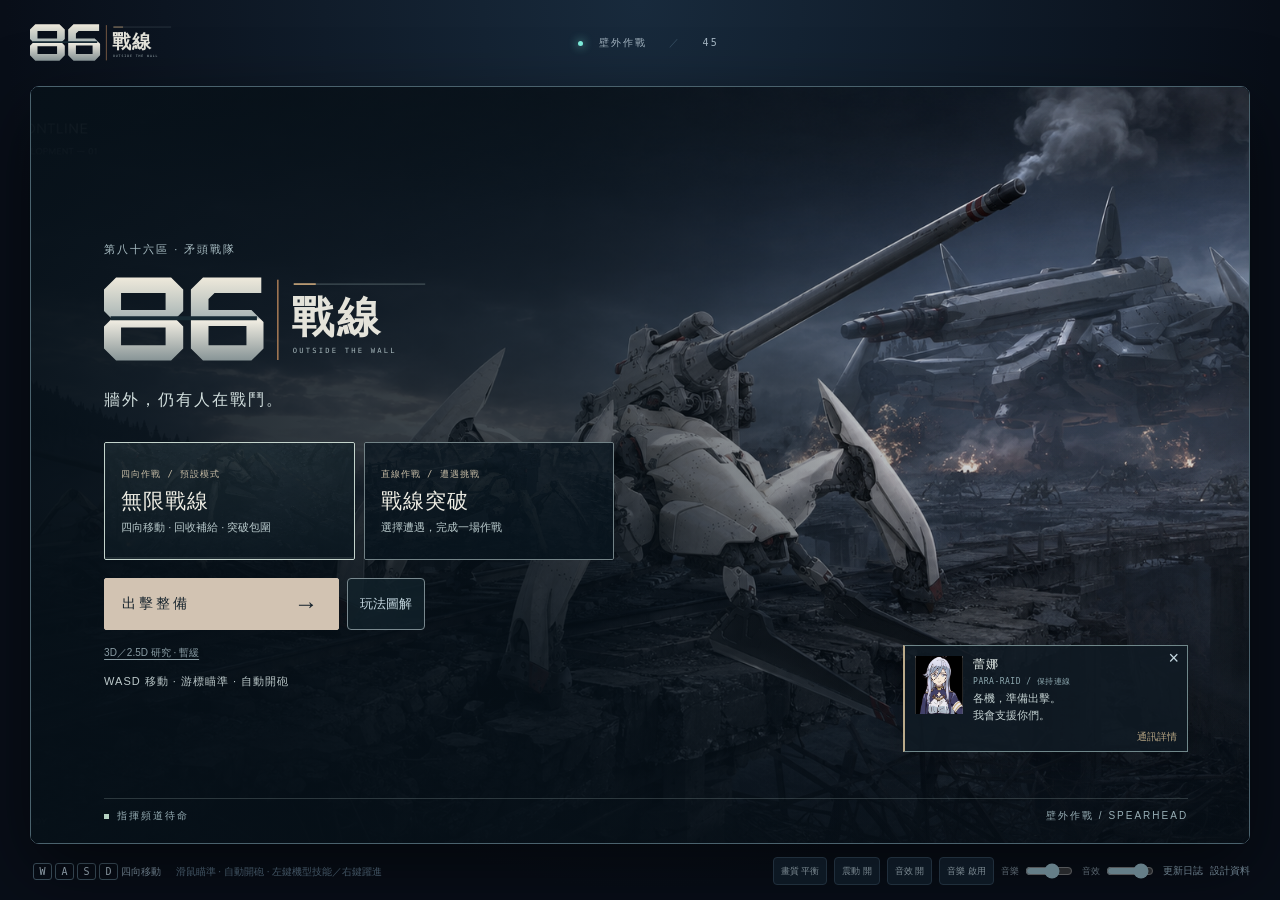
==== commit 0962828b: "Add persistent battlefield render quality setting" ====
--- a/index.html
+++ b/index.html
@@ -2,10 +2,10 @@
 <html lang="zh-Hant">
 <head>
 <meta charset="utf-8"><meta name="viewport" content="width=device-width,initial-scale=1,viewport-fit=cover"><meta name="theme-color" content="#080e18">
-<title>86 戰線 — 戰術試驗場</title><link rel="stylesheet" href="style.css?v=86-44-aftermath"><link rel="icon" href="data:,"></head>
+<title>86 戰線 — 戰術試驗場</title><link rel="stylesheet" href="style.css?v=86-45-quality"><link rel="icon" href="data:,"></head>
 <body>
 <main class="shell">
-<header><a class="brand" href="./"><img class="brand-logo" src="assets/v37-wordmark.svg" alt="86 戰線"></a><div class="mode"><i></i> 壁外作戰 <span>／</span> 44</div><div class="actions"><button id="configure">重新配置</button><button id="pause" aria-label="暫停遊戲" disabled>暫停 <kbd>P</kbd></button></div></header>
+<header><a class="brand" href="./"><img class="brand-logo" src="assets/v37-wordmark.svg" alt="86 戰線"></a><div class="mode"><i></i> 壁外作戰 <span>／</span> 45</div><div class="actions"><button id="configure">重新配置</button><button id="pause" aria-label="暫停遊戲" disabled>暫停 <kbd>P</kbd></button></div></header>
 <section class="arena" aria-label="86 戰線遊戲區">
 <section id="titleScreen" class="title-screen" aria-labelledby="titleScreenHeading">
 <div class="title-art" aria-hidden="true"></div><div class="title-shade" aria-hidden="true"></div>
@@ -144,5 +144,5 @@
 
 </div><button id="start" class="start" disabled>開始作戰 <span>→</span></button><div class="hint" id="hint">左右移動 · 自動砲擊 · 走位選補給</div><button type="button" class="guide-open prep-guide">玩法圖解</button><small id="assetstatus" class="asset-status">正在準備作戰裝備…</small></div></div>
 </section>
-<footer><span id="footerControls"><kbd>A</kbd><kbd>D</kbd> / <kbd>←</kbd><kbd>→</kbd> 左右移動 <em>或按住畫面拖曳</em></span><div class="audio-levels" aria-label="遊戲設定"><button id="motion" aria-label="減少畫面震動">震動 開</button><button id="sound" aria-label="切換音效" aria-pressed="true">音效 開</button><button id="music" aria-label="切換音樂" aria-pressed="true">音樂 開</button><label>音樂 <input id="musicVolume" type="range" min="0" max="100" value="58" aria-label="背景音樂音量"></label><label>音效 <input id="sfxVolume" type="range" min="0" max="100" value="85" aria-label="音效音量"></label><a href="changelog.html" target="_blank" rel="noopener">更新日誌</a><a href="art-direction/86-reference/design-overview.html">設計資料</a></div></footer>
-</main><dialog id="commandDialog" aria-labelledby="commandDialogTitle"><button type="button" class="command-dialog-close" aria-label="關閉">×</button><small class="command-code">PARA-RAID / FIELD MANUAL</small><h2 id="commandDialogTitle"></h2><div id="commandDialogBody"></div></dialog><script src="assets/units-data.js?v=86-44-aftermath"></script><script src="game-core.js?v=86-44-aftermath"></script><script src="game-arena-core.js?v=86-44-aftermath"></script><script src="game-audio.js?v=86-44-aftermath"></script><script src="game-menu.js?v=86-44-aftermath"></script><script src="game-arena-view.js?v=86-44-aftermath"></script><script src="game-training.js?v=86-44-aftermath"></script><script src="game.js?v=86-44-aftermath"></script></body></html>
+<footer><span id="footerControls"><kbd>A</kbd><kbd>D</kbd> / <kbd>←</kbd><kbd>→</kbd> 左右移動 <em>或按住畫面拖曳</em></span><div class="audio-levels" aria-label="遊戲設定"><button id="renderQuality" type="button" aria-label="切換清晰畫質" aria-pressed="false" title="平衡：優先流暢；清晰：優先戰場細節">畫質 平衡</button><button id="motion" aria-label="減少畫面震動">震動 開</button><button id="sound" aria-label="切換音效" aria-pressed="true">音效 開</button><button id="music" aria-label="切換音樂" aria-pressed="true">音樂 開</button><label>音樂 <input id="musicVolume" type="range" min="0" max="100" value="58" aria-label="背景音樂音量"></label><label>音效 <input id="sfxVolume" type="range" min="0" max="100" value="85" aria-label="音效音量"></label><a href="changelog.html" target="_blank" rel="noopener">更新日誌</a><a href="art-direction/86-reference/design-overview.html">設計資料</a></div></footer>
+</main><dialog id="commandDialog" aria-labelledby="commandDialogTitle"><button type="button" class="command-dialog-close" aria-label="關閉">×</button><small class="command-code">PARA-RAID / FIELD MANUAL</small><h2 id="commandDialogTitle"></h2><div id="commandDialogBody"></div></dialog><script src="assets/units-data.js?v=86-45-quality"></script><script src="game-core.js?v=86-45-quality"></script><script src="game-arena-core.js?v=86-45-quality"></script><script src="game-audio.js?v=86-45-quality"></script><script src="game-menu.js?v=86-45-quality"></script><script src="game-arena-view.js?v=86-45-quality"></script><script src="game-training.js?v=86-45-quality"></script><script src="game.js?v=86-45-quality"></script></body></html>
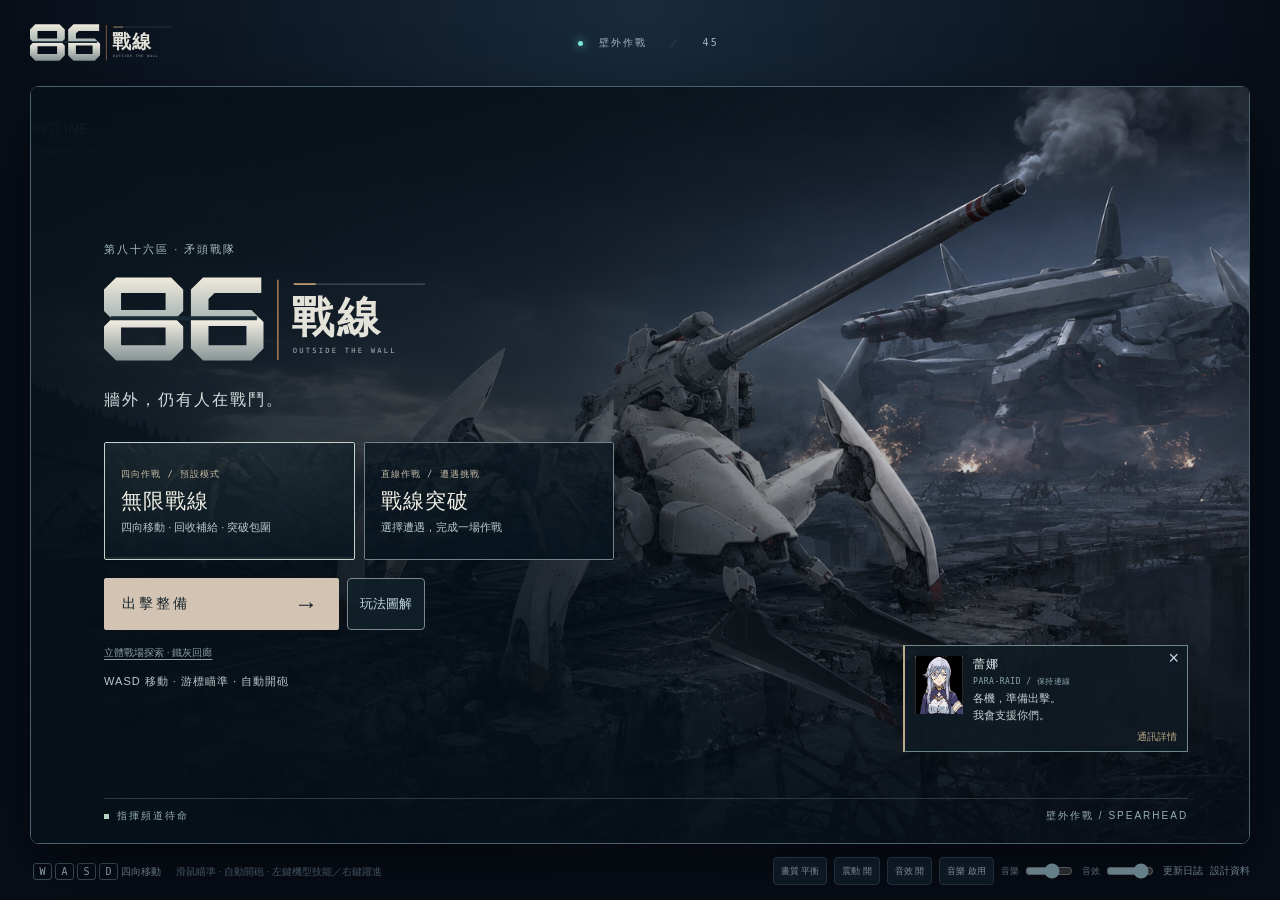
==== commit ea400af6: "Add isolated 3D industrial sortie exploration" ====
--- a/index.html
+++ b/index.html
@@ -13,7 +13,7 @@
 <button type="button" class="mode-card" data-choice="gameMode" data-game-mode="endless" data-value="endless"><span class="mode-art" aria-hidden="true"><img src="assets/v37-mode-atlas.png" alt=""></span><small>四向作戰 / 預設模式</small><strong>無限戰線</strong><span>四向移動 · 回收補給 · 突破包圍</span></button>
 <button type="button" class="mode-card" data-choice="gameMode" data-game-mode="frontline" data-value="frontline"><span class="mode-art" aria-hidden="true"><img src="assets/v37-mode-atlas.png" alt=""></span><small>直線作戰 / 遭遇挑戰</small><strong>戰線突破</strong><span>選擇遭遇，完成一場作戰</span></button>
 <input type="hidden" id="gameMode" value="endless"></div>
-<div class="title-actions"><button id="enterGame" class="enter-game" type="button">出擊整備 <span aria-hidden="true">→</span></button><button type="button" class="guide-open">玩法圖解</button></div><a class="mode-research" href="art-direction/86-reference/design-overview.html">3D／2.5D 研究 · 暫緩</a><small id="titleControl" class="title-control">左右移動 · 自動射擊 · 走位選補給</small></div>
+<div class="title-actions"><button id="enterGame" class="enter-game" type="button">出擊整備 <span aria-hidden="true">→</span></button><button type="button" class="guide-open">玩法圖解</button></div><a class="mode-research" href="sortie-3d.html">立體戰場探索 · 鐵灰回廊</a><small id="titleControl" class="title-control">左右移動 · 自動射擊 · 走位選補給</small></div>
 <aside class="title-radio" aria-label="蕾娜的待命通訊"><div class="radio-portrait"><img src="assets/characters/lena-reference.png" alt="蕾娜"></div><div><strong>蕾娜</strong><small>PARA-RAID / 保持連線</small><p>各機，準備出擊。<br>我會支援你們。</p></div></aside>
 <div class="title-signal"><span>指揮頻道待命</span><span>壁外作戰 / SPEARHEAD</span></div>
 </section>
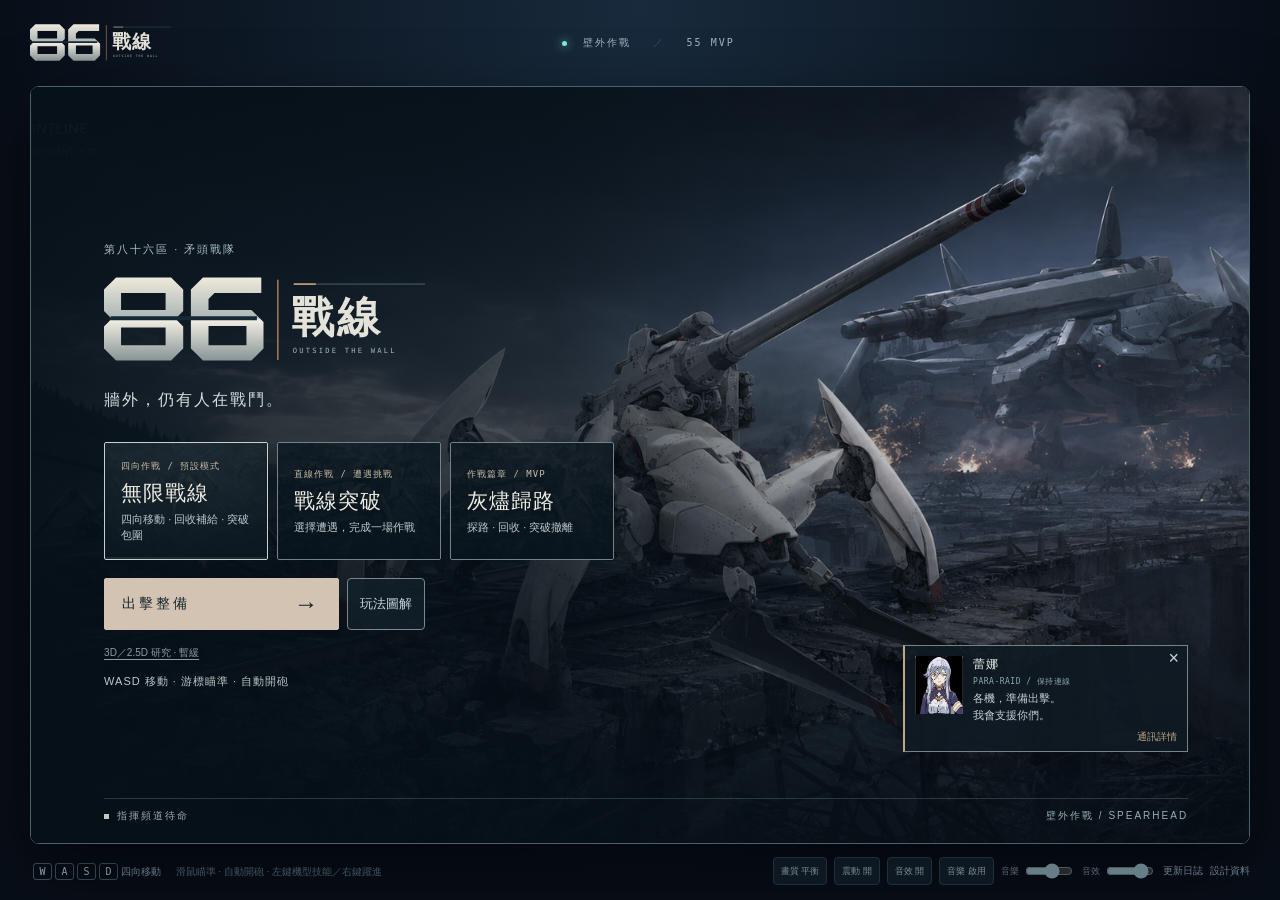
==== commit 68025f57: "Add Ash Return 2D recovery and extraction MVP" ====
--- a/index.html
+++ b/index.html
@@ -2,25 +2,26 @@
 <html lang="zh-Hant">
 <head>
 <meta charset="utf-8"><meta name="viewport" content="width=device-width,initial-scale=1,viewport-fit=cover"><meta name="theme-color" content="#080e18">
-<title>86 戰線 — 戰術試驗場</title><link rel="stylesheet" href="style.css?v=86-45-quality"><link rel="icon" href="data:,"></head>
+<title>86 戰線 — 戰術試驗場</title><link rel="stylesheet" href="style.css?v=86-55-ash"><link rel="icon" href="data:,"></head>
 <body>
 <main class="shell">
-<header><a class="brand" href="./"><img class="brand-logo" src="assets/v37-wordmark.svg" alt="86 戰線"></a><div class="mode"><i></i> 壁外作戰 <span>／</span> 45</div><div class="actions"><button id="configure">重新配置</button><button id="pause" aria-label="暫停遊戲" disabled>暫停 <kbd>P</kbd></button></div></header>
+<header><a class="brand" href="./"><img class="brand-logo" src="assets/v37-wordmark.svg" alt="86 戰線"></a><div class="mode"><i></i> 壁外作戰 <span>／</span> 55 MVP</div><div class="actions"><button id="configure">重新配置</button><button id="pause" aria-label="暫停遊戲" disabled>暫停 <kbd>P</kbd></button></div></header>
 <section class="arena" aria-label="86 戰線遊戲區">
 <section id="titleScreen" class="title-screen" aria-labelledby="titleScreenHeading">
 <div class="title-art" aria-hidden="true"></div><div class="title-shade" aria-hidden="true"></div>
 <div class="title-copy"><p class="title-kicker">第八十六區 · 矛頭戰隊</p><h1 id="titleScreenHeading"><img src="assets/v37-wordmark.svg" alt="86 戰線"></h1><p class="title-subtitle">牆外，仍有人在戰鬥。</p><div class="title-rule" aria-hidden="true"></div><div class="mode-select" aria-label="遊戲模式">
 <button type="button" class="mode-card" data-choice="gameMode" data-game-mode="endless" data-value="endless"><span class="mode-art" aria-hidden="true"><img src="assets/v37-mode-atlas.png" alt=""></span><small>四向作戰 / 預設模式</small><strong>無限戰線</strong><span>四向移動 · 回收補給 · 突破包圍</span></button>
 <button type="button" class="mode-card" data-choice="gameMode" data-game-mode="frontline" data-value="frontline"><span class="mode-art" aria-hidden="true"><img src="assets/v37-mode-atlas.png" alt=""></span><small>直線作戰 / 遭遇挑戰</small><strong>戰線突破</strong><span>選擇遭遇，完成一場作戰</span></button>
+<button type="button" class="mode-card campaign-card" data-choice="gameMode" data-game-mode="campaign" data-value="campaign"><span class="mode-art" aria-hidden="true"><img src="assets/v37-mode-atlas.png" alt=""></span><small>作戰篇章 / MVP</small><strong>灰燼歸路</strong><span>探路 · 回收 · 突破撤離</span></button>
 <input type="hidden" id="gameMode" value="endless"></div>
-<div class="title-actions"><button id="enterGame" class="enter-game" type="button">出擊整備 <span aria-hidden="true">→</span></button><button type="button" class="guide-open">玩法圖解</button></div><a class="mode-research" href="sortie-3d.html">立體戰場探索 · 鐵灰回廊</a><small id="titleControl" class="title-control">左右移動 · 自動射擊 · 走位選補給</small></div>
+<div class="title-actions"><button id="enterGame" class="enter-game" type="button">出擊整備 <span aria-hidden="true">→</span></button><button type="button" class="guide-open">玩法圖解</button></div><a class="mode-research" href="art-direction/86-reference/design-overview.html">3D／2.5D 研究 · 暫緩</a><small id="titleControl" class="title-control">左右移動 · 自動射擊 · 走位選補給</small></div>
 <aside class="title-radio" aria-label="蕾娜的待命通訊"><div class="radio-portrait"><img src="assets/characters/lena-reference.png" alt="蕾娜"></div><div><strong>蕾娜</strong><small>PARA-RAID / 保持連線</small><p>各機，準備出擊。<br>我會支援你們。</p></div></aside>
 <div class="title-signal"><span>指揮頻道待命</span><span>壁外作戰 / SPEARHEAD</span></div>
 </section>
 <button id="returnTitle" class="return-title" type="button">返回首頁</button>
 <section id="trainingPanel" class="training-panel" hidden aria-label="實戰練習指引"><div class="training-heading"><img id="trainingPortrait" src="assets/characters/lena-reference.png" alt="蕾娜"><div><small id="trainingStep"></small><h2 id="trainingTitle"></h2></div></div><p id="trainingObjective"></p><p id="trainingMessage" aria-live="polite"></p><div class="training-track"><i id="trainingProgress"></i></div><div class="training-actions"><button id="trainingRetry" type="button">重試本項</button><button id="trainingExit" type="button">離開練習</button></div></section>
 <canvas id="game" aria-label="使用 A、D、方向鍵或拖曳左右移動，自動射擊" tabindex="0"></canvas>
-<div class="vignette"></div>
+<div class="vignette"></div><section id="missionPanel" class="mission-panel" hidden aria-label="作戰目標"><small>ASH RETURN / 作戰目標</small><strong id="missionObjective" aria-live="polite"></strong><span id="missionHint"></span><div class="mission-progress"><i id="missionProgress"></i></div><button id="missionInteract" type="button"><kbd>E</kbd> 開始回收</button></section>
 <div class="hud"><div class="squad-stat"><span>作戰小隊</span><strong id="count">02<small>／04</small></strong><div id="shield" class="shield">護盾 0</div></div><div class="hud-center"><span id="threat">戰線推進中</span><time id="time">00:00</time><div class="threat-track" role="progressbar" aria-label="作戰目標完成度" aria-valuemin="0" aria-valuemax="100"><i id="threatbar"></i></div><div id="objectiveRoute" class="objective-route" hidden><span id="routeDino"><img id="routeDinoImage" alt="重戰車"></span><i></i><span id="routeMorpho"><img id="routeMorphoImage" alt="電磁加速砲"></span></div></div><div class="kills"><span>確認擊破</span><strong id="kills">000</strong><small id="bosskills">BOSS 00</small></div></div>
 <div id="bossbar" class="bossbar" data-phase="armored" hidden>
 <small id="bossWave" class="boss-wave" hidden></small>
@@ -41,8 +42,8 @@
 <div id="transition" class="sortie-transition" hidden><div class="transition-content"><div class="phase-manifest"><figure><img id="phaseMachine" alt=""><figcaption>出擊機體</figcaption></figure><span class="phase-link" aria-hidden="true">→</span><figure><img id="phaseEnemy" alt=""><figcaption id="phaseEnemyName">作戰目標</figcaption></figure></div><div class="phase-dialogue" role="status" aria-live="polite" hidden><div class="phase-speaker-portrait"><img id="phaseSpeakerPortrait" src="assets/characters/lena-reference.png" alt="蕾娜"></div><div><strong id="phaseSpeakerName">蕾娜</strong><small>PARA-RAID / 出擊通訊</small><p id="phaseSpeakerText"></p></div></div><small id="phaseLabel">出擊準備</small><h2 id="phaseTitle">系統連線</h2><p id="phaseDetail"></p><div class="phase-track"><i id="phaseProgress"></i></div><button id="skipPhase" type="button">略過準備</button></div></div>
 <section id="debrief" class="debrief" aria-labelledby="reportTitle" hidden><div class="report-visual"><img id="reportMachine" alt="本次出擊機體"><span id="reportModel"></span></div><div class="report-content"><div class="report-dialogue" role="status" aria-live="polite" hidden><div class="report-speaker-portrait"><img id="reportSpeakerPortrait" src="assets/characters/shin-reference.png" alt="辛"></div><div><strong id="reportSpeakerName">辛</strong><small>PARA-RAID / 戰況回報</small><p id="reportSpeakerText"></p></div></div><small id="reportCode" class="report-code">SPEARHEAD / AFTER ACTION REPORT</small><h2 id="reportTitle" tabindex="-1"></h2><p id="reportSummary"></p><div class="report-objective"><img id="reportEnemy" alt=""><div><small>作戰目標</small><strong id="reportObjective"></strong></div><span id="reportObjectiveState"></span></div><div id="reportCause" class="report-cause"></div><div class="report-decisions"><button id="nextEncounter" class="next-encounter" type="button"><img id="nextEnemy" alt=""><span><small>下一場遭遇</small><strong id="nextName"></strong><span id="nextCounter"></span></span><b aria-hidden="true">→</b></button><div class="report-actions"><button id="retry" type="button">重試這一場</button><button id="changeLoadout" type="button">調整裝備</button></div></div><div id="reportStats" class="report-stats"></div><div id="reportResources" class="report-resources"></div><p id="reportLoadout" class="report-loadout"></p><small id="reportFootnote" class="report-footnote">下一場保留出擊機體、初始彈藥與戰術；場內強化重新取得。重試保留本場敵軍安排，敵人仍會依走位反應。</small></div></section>
 <div id="overlay" class="overlay"><div class="intro"><div class="eyebrow" id="eyebrow"><i></i> 戰線已開放</div><div class="title-code">SPEARHEAD / OPERATION 27</div><h1 id="title">出擊<span>整備</span></h1><p id="description">選擇你的機體，突破軍團戰線。</p><div id="result" class="result" hidden></div><aside id="briefingRadio" class="briefing-radio" aria-label="蕾娜的出擊建議" aria-live="polite" aria-atomic="true"><div class="radio-portrait"><img src="assets/characters/lena-reference.png" alt="蕾娜"></div><div class="briefing-copy"><div class="radio-meta"><strong>蕾娜</strong><small>指揮管制</small></div><p id="briefingMachine"></p><p id="briefingEnemy"></p></div></aside><div id="loadout" class="loadout" tabindex="0" aria-label="出擊配置，可捲動查看機體與裝備">
-<fieldset class="choice-group prep-mode-choice"><legend>作戰模式</legend><div class="compact-options"><button type="button" class="compact-card" data-choice="gameMode" data-value="endless"><b>無限戰線</b><small>四向作戰</small></button><button type="button" class="compact-card" data-choice="gameMode" data-value="frontline"><b>戰線突破</b><small>直線遭遇</small></button></div></fieldset>
-<fieldset class="choice-group machine-choice"><legend>我方機體</legend><div class="choice-grid machine-cards">
+<fieldset class="choice-group prep-mode-choice"><legend>作戰模式</legend><div class="compact-options"><button type="button" class="compact-card" data-choice="gameMode" data-value="endless"><b>無限戰線</b><small>四向作戰</small></button><button type="button" class="compact-card" data-choice="gameMode" data-value="frontline"><b>戰線突破</b><small>直線遭遇</small></button><button type="button" class="compact-card" data-choice="gameMode" data-value="campaign"><b>灰燼歸路</b><small>回收撤離</small></button></div></fieldset>
+<section class="campaign-brief"><small>OPERATION / ASH RETURN</small><h2>帶著物資，也帶著自己回來。</h2><div class="mission-route"><span><b>01</b> 切斷觀測</span><i>→</i><span><b>02</b> 回收物資</span><i>→</i><span><b>03</b> 突破撤離</span></div><p>靠近回收點按 E 開始，離開即可中止。西側救援可取得補給；北側封鎖可擊破或繞行。</p><small>共和國前線 · 原創局部作戰 · 本關固定 M1A4</small></section><fieldset class="choice-group machine-choice"><legend>我方機體</legend><div class="choice-grid machine-cards">
 <button type="button" class="choice-card" data-choice="machine" data-value="m1a4"><img src="art-direction/86-reference/images/official-m1a4.jpg" alt=""><b>M1A4</b><small>機動反擊</small></button><button type="button" class="choice-card" data-choice="machine" data-value="m4a3"><img src="art-direction/86-reference/images/official-m4a3.jpg" alt=""><b>M4A3</b><small>停穩重砲</small></button><button type="button" class="choice-card" data-choice="machine" data-value="xm2"><img src="art-direction/86-reference/images/official-xm2.jpg" alt=""><b>XM2</b><small>高速近擊</small></button></div><input type="hidden" id="machine" value="m1a4"></fieldset>
 <fieldset class="choice-group encounter-choice"><legend>遭遇選擇</legend><div class="choice-grid encounter-cards">
 <button type="button" class="choice-card" data-choice="encounter" data-value="mixed"><b>混合戰</b><small>雙頭目</small></button><button type="button" class="choice-card" data-choice="encounter" data-value="fire-support"><b>火力支援</b><small>干擾與砲兵</small></button><button type="button" class="choice-card" data-choice="encounter" data-value="mines"><b>地雷連鎖</b><small>快速體驗</small></button><button type="button" class="choice-card" data-choice="encounter" data-value="dinosauria"><b>Dinosauria</b><small>直接挑戰</small></button><button type="button" class="choice-card" data-choice="encounter" data-value="morpho"><b>Morpho</b><small>直接挑戰</small></button><button type="button" class="choice-card" data-choice="encounter" data-value="pursuit"><b>獵兵追擊</b><small>誘導與反擊</small></button></div><input type="hidden" id="encounter" value="mixed"></fieldset>
@@ -145,4 +146,4 @@
 </div><button id="start" class="start" disabled>開始作戰 <span>→</span></button><div class="hint" id="hint">左右移動 · 自動砲擊 · 走位選補給</div><button type="button" class="guide-open prep-guide">玩法圖解</button><small id="assetstatus" class="asset-status">正在準備作戰裝備…</small></div></div>
 </section>
 <footer><span id="footerControls"><kbd>A</kbd><kbd>D</kbd> / <kbd>←</kbd><kbd>→</kbd> 左右移動 <em>或按住畫面拖曳</em></span><div class="audio-levels" aria-label="遊戲設定"><button id="renderQuality" type="button" aria-label="切換清晰畫質" aria-pressed="false" title="平衡：優先流暢；清晰：優先戰場細節">畫質 平衡</button><button id="motion" aria-label="減少畫面震動">震動 開</button><button id="sound" aria-label="切換音效" aria-pressed="true">音效 開</button><button id="music" aria-label="切換音樂" aria-pressed="true">音樂 開</button><label>音樂 <input id="musicVolume" type="range" min="0" max="100" value="58" aria-label="背景音樂音量"></label><label>音效 <input id="sfxVolume" type="range" min="0" max="100" value="85" aria-label="音效音量"></label><a href="changelog.html" target="_blank" rel="noopener">更新日誌</a><a href="art-direction/86-reference/design-overview.html">設計資料</a></div></footer>
-</main><dialog id="commandDialog" aria-labelledby="commandDialogTitle"><button type="button" class="command-dialog-close" aria-label="關閉">×</button><small class="command-code">PARA-RAID / FIELD MANUAL</small><h2 id="commandDialogTitle"></h2><div id="commandDialogBody"></div></dialog><script src="assets/units-data.js?v=86-45-quality"></script><script src="game-core.js?v=86-45-quality"></script><script src="game-arena-core.js?v=86-45-quality"></script><script src="game-audio.js?v=86-45-quality"></script><script src="game-menu.js?v=86-45-quality"></script><script src="game-arena-view.js?v=86-45-quality"></script><script src="game-training.js?v=86-45-quality"></script><script src="game.js?v=86-45-quality"></script></body></html>
+</main><dialog id="commandDialog" aria-labelledby="commandDialogTitle"><button type="button" class="command-dialog-close" aria-label="關閉">×</button><small class="command-code">PARA-RAID / FIELD MANUAL</small><h2 id="commandDialogTitle"></h2><div id="commandDialogBody"></div></dialog><script src="assets/units-data.js?v=86-55-ash"></script><script src="game-core.js?v=86-55-ash"></script><script src="game-arena-core.js?v=86-55-ash"></script><script src="game-campaign.js?v=86-55-ash"></script><script src="game-audio.js?v=86-55-ash"></script><script src="game-menu.js?v=86-55-ash"></script><script src="game-arena-view.js?v=86-55-ash"></script><script src="game-training.js?v=86-55-ash"></script><script src="game.js?v=86-55-ash"></script></body></html>
--- a/style.css
+++ b/style.css
@@ -159,3 +159,10 @@
 .training-panel{position:absolute;z-index:16;left:18px;top:18px;width:min(355px,42%);padding:15px 17px;background:#0b1924e8;border:1px solid #607e85;border-top:2px solid #aacbc2;box-shadow:0 8px 30px #0004;animation:command-fade .25s ease-out}.training-heading{display:flex;gap:12px;align-items:center}.training-heading img{width:40px;height:50px;object-fit:cover;object-position:top}.training-heading small{color:#96b9bd;font:10px ui-monospace,monospace;letter-spacing:1px}.training-heading h2{font-size:17px;margin:5px 0;color:#e1ece7}.training-panel p{font-size:12px;line-height:1.65;margin:10px 0}.training-panel #trainingMessage{color:#abc2cc;min-height:36px}.training-track{height:2px;background:#334c56;margin:12px 0}.training-track i{display:block;height:100%;background:#b8d9ca;transition:width .3s}.training-actions{display:flex;gap:8px;justify-content:flex-end}.training-actions button{font-size:11px;padding:7px 10px}.training-mode .hud,.training-mode .bossbar,.training-mode .combat-radio,.training-mode .event-notice,.training-mode #objectiveRoute{visibility:hidden!important}.command-diagrams>.training-start{grid-column:1/-1;justify-self:end;border-color:#b3cbc0;background:#c4d7cf;color:#10232c;padding:13px 20px;font-weight:600}.reduce-motion .training-panel{animation:none}.reduce-motion .training-track i{transition:none}@media(prefers-reduced-motion:reduce){.training-panel{animation:none}.training-track i{transition:none}}
 
 .training-mode .kills{visibility:hidden!important}
+
+/* Ash Return mission slice */
+.mode-select{grid-template-columns:repeat(3,minmax(0,1fr))}.campaign-card .mode-art img{filter:sepia(.35)}
+.campaign-brief{display:none}.campaign-mode .campaign-brief{display:block;grid-column:1/-1;grid-row:2;padding:22px 24px;border:1px solid #617c7b;background:linear-gradient(110deg,#16313aea,#16232ed9)}.campaign-brief>small{color:#c1ad92;letter-spacing:.12em;font-size:10px}.campaign-brief h2{font-size:22px;margin:9px 0 16px}.mission-route{display:flex;align-items:center;gap:18px;flex-wrap:wrap}.mission-route b{color:#c6e8df;margin-right:7px}.mission-route i{color:#748e94}.campaign-brief p{font-size:13px;max-width:65ch;line-height:1.8}.campaign-mode .loadout .machine-choice,.campaign-mode .loadout .arena-map-choice,.campaign-mode .loadout .arena-boss-choice,.campaign-mode .loadout .encounter-choice{display:none}.campaign-mode .loadout .ally-dossier{grid-row:3;grid-column:1}.campaign-mode .loadout .enemy-dossier{grid-row:3;grid-column:2}.campaign-mode .loadout .compact-choice{grid-row:4}.campaign-mode .loadout .arena-weapon-brief{grid-row:5}.campaign-mode .overlay:not(.paused) .hint:before{content:""}
+.mission-panel{position:absolute;right:18px;top:110px;z-index:9;width:235px;padding:12px 14px;border-left:2px solid #b6d6c8;background:linear-gradient(100deg,#10232bed,#10232bba);box-shadow:0 8px 25px #0002;animation:radio-in .25s ease-out}.mission-panel[hidden]{display:none}.mission-panel>small{display:block;font-size:9px;letter-spacing:.12em;color:#b5baa9}.mission-panel>strong{display:block;font-size:15px;margin:6px 0}.mission-panel>span{font-size:11px;color:#b6c7c9;line-height:1.6;display:block}.mission-progress{height:2px;background:#4b6269;margin-top:10px}.mission-progress i{display:block;height:100%;width:0;background:#baded1;transition:width .1s linear}.mission-panel button{font-size:11px;margin-top:10px;padding:6px 10px;width:100%;background:#233e46}
+@media(max-width:900px){.mission-panel{top:72px;right:12px;width:195px;padding:9px 11px}.mission-panel>strong{font-size:13px}.mode-select{grid-template-columns:repeat(3,minmax(0,1fr))}.mode-card{min-width:0}.mode-card strong{font-size:18px}.campaign-mode .loadout .enemy-dossier{grid-column:1;grid-row:4}.campaign-mode .loadout .compact-choice.ammo-choice{grid-row:5}.campaign-mode .loadout .compact-choice.tactic-choice{grid-row:6}.campaign-mode .loadout .arena-weapon-brief{grid-row:7}}
+@media(prefers-reduced-motion:reduce){.mission-panel{animation:none}.mission-progress i{transition:none}}
